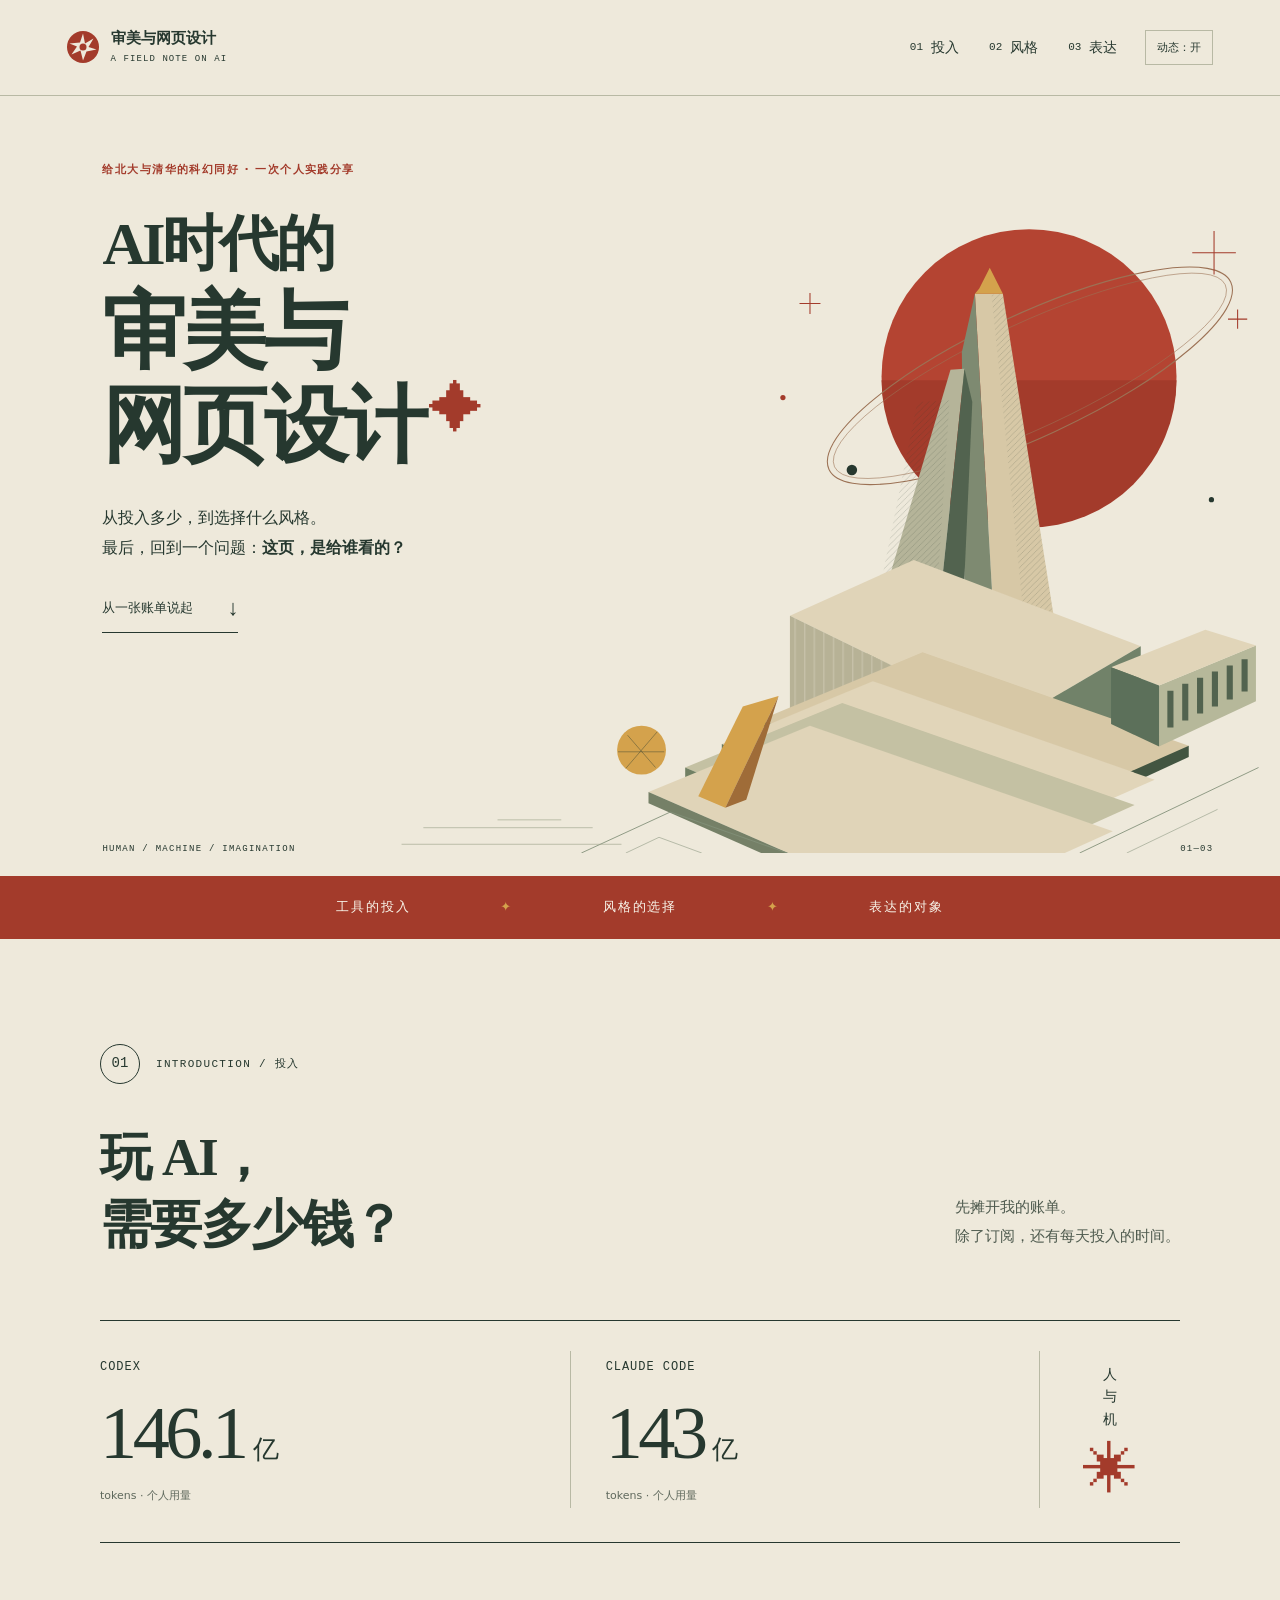
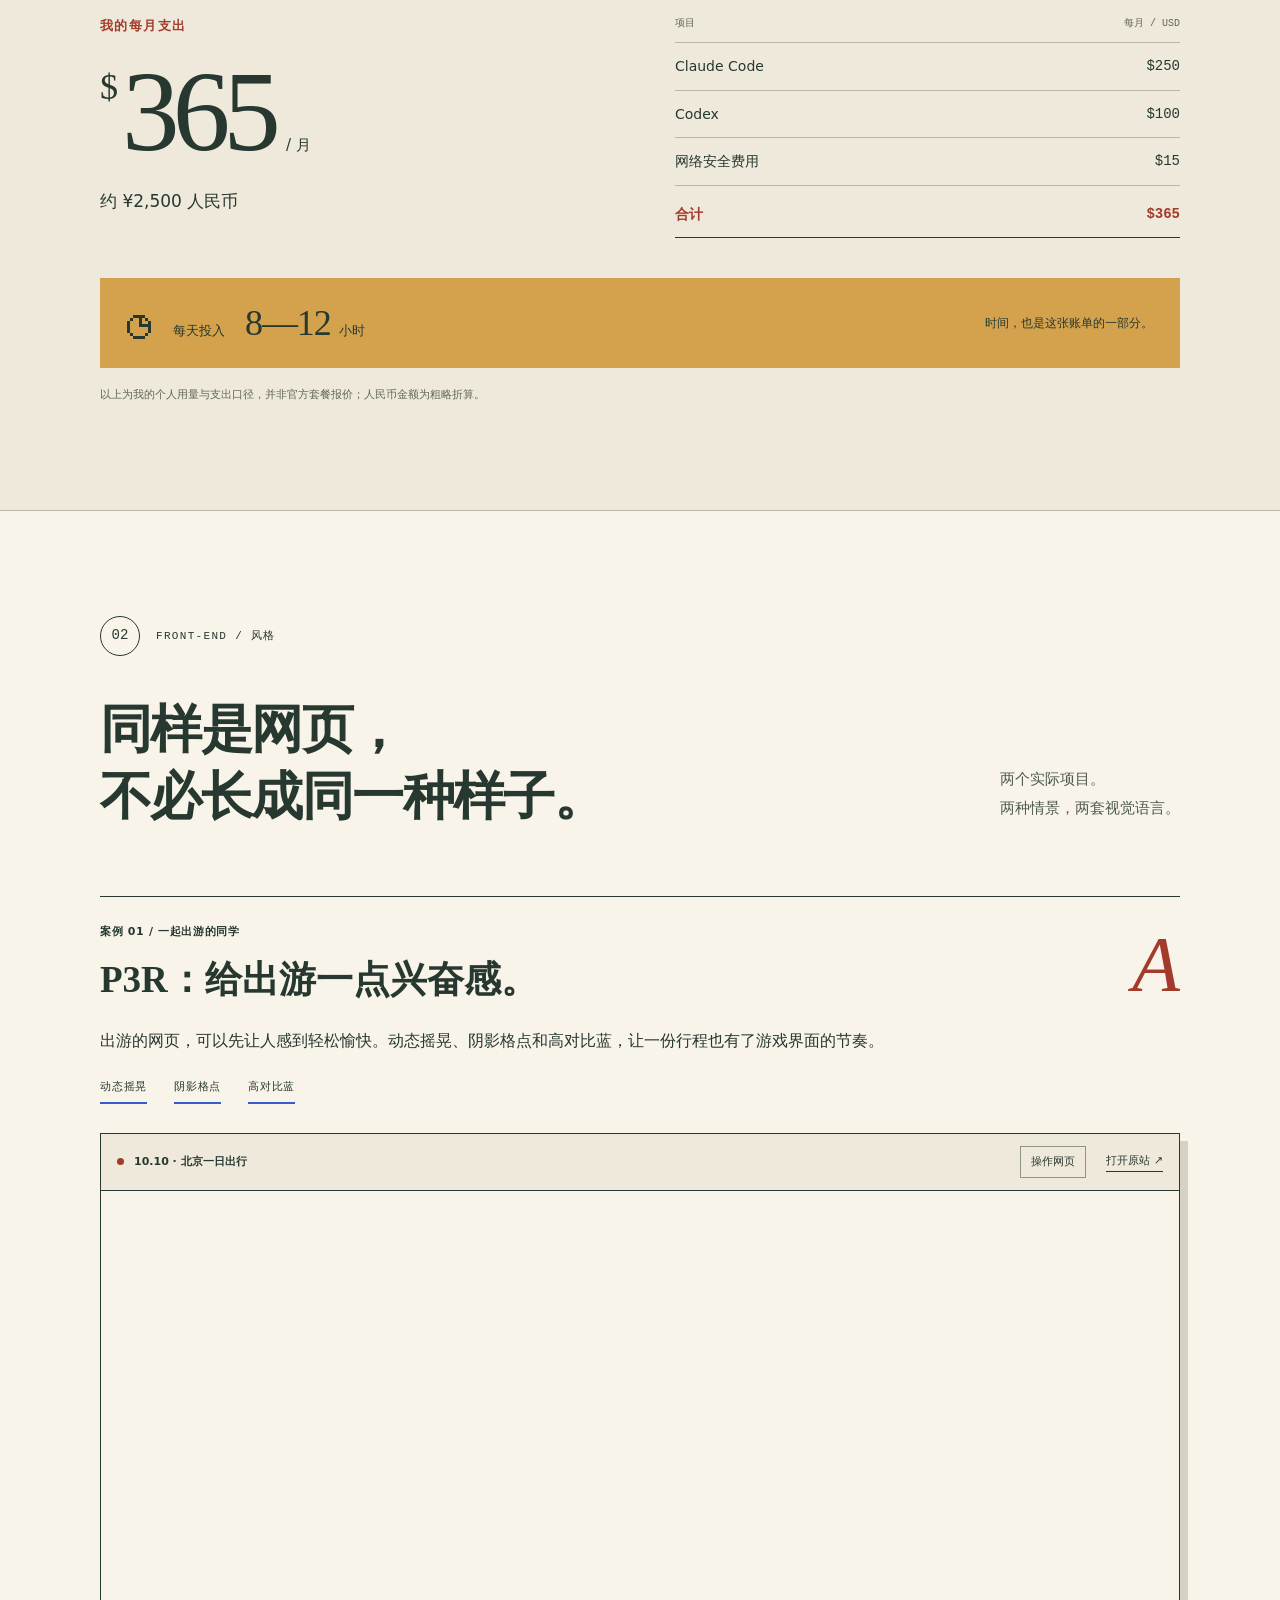
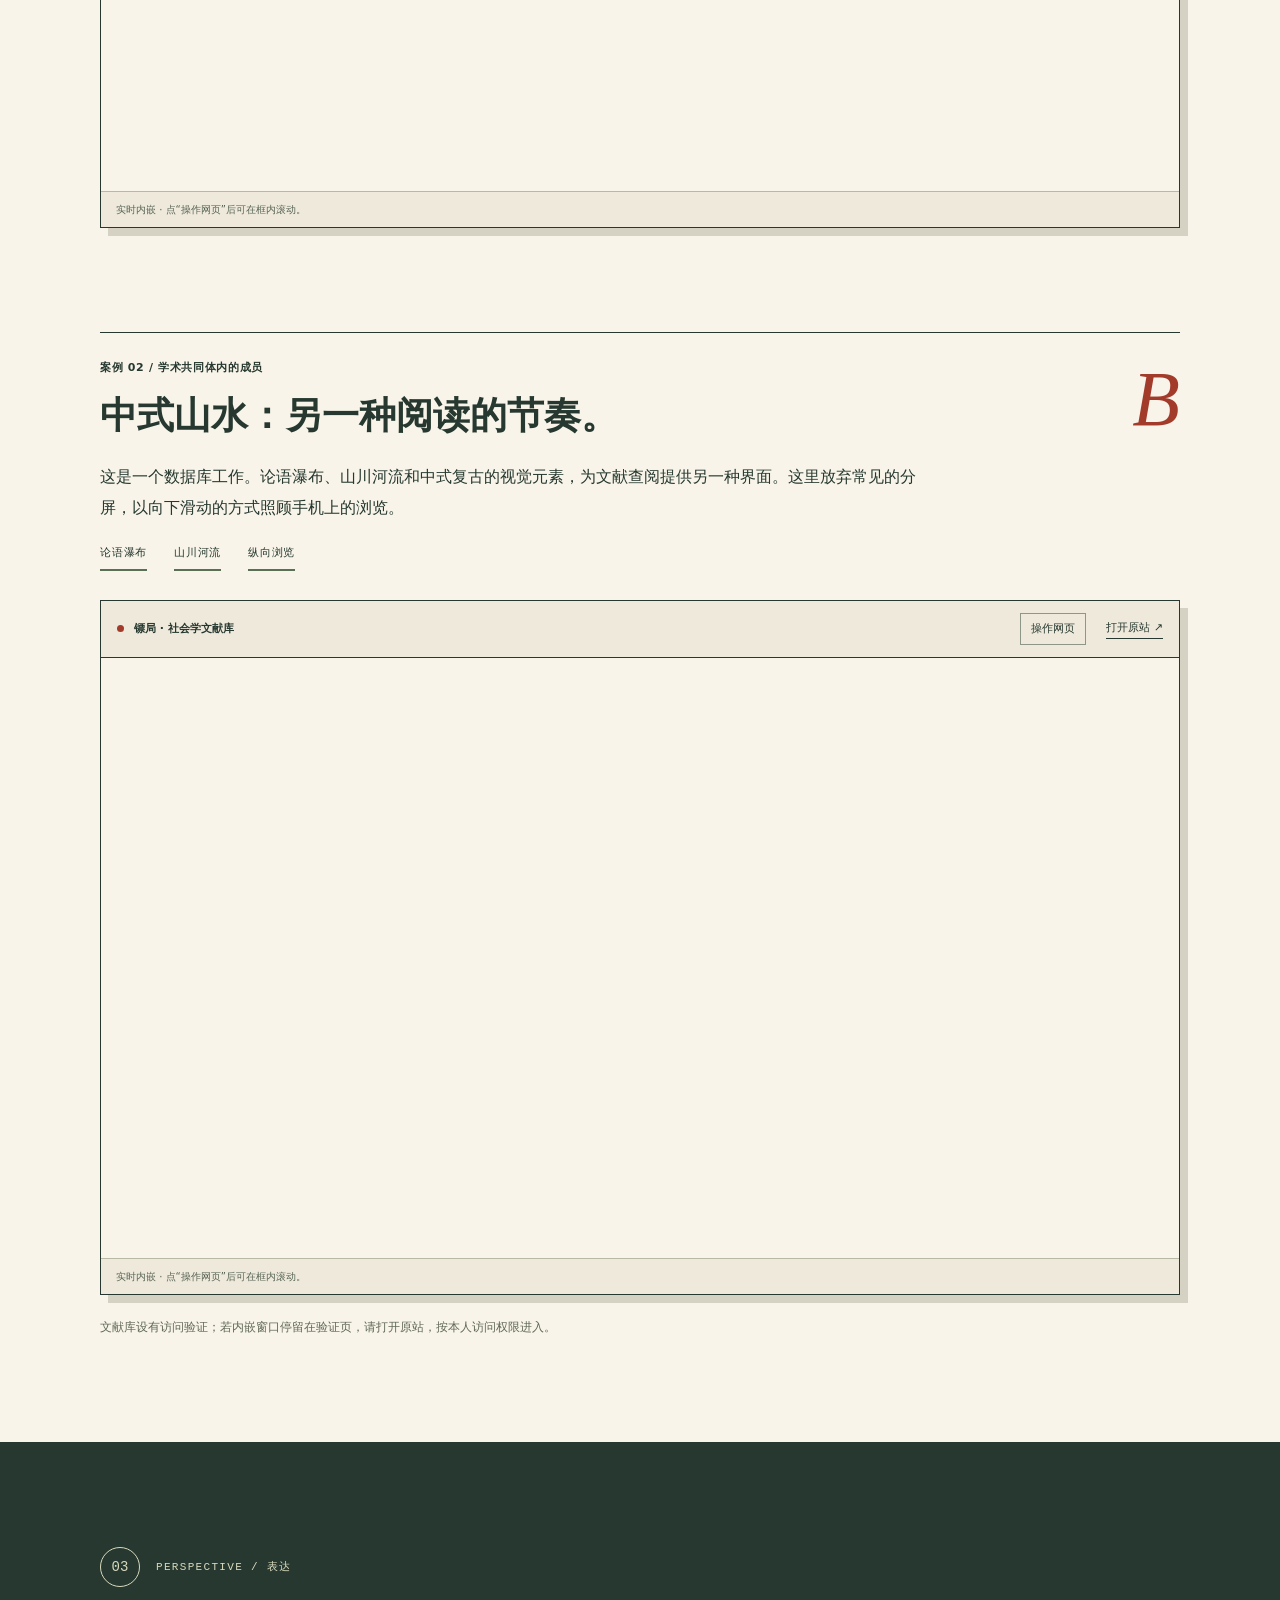
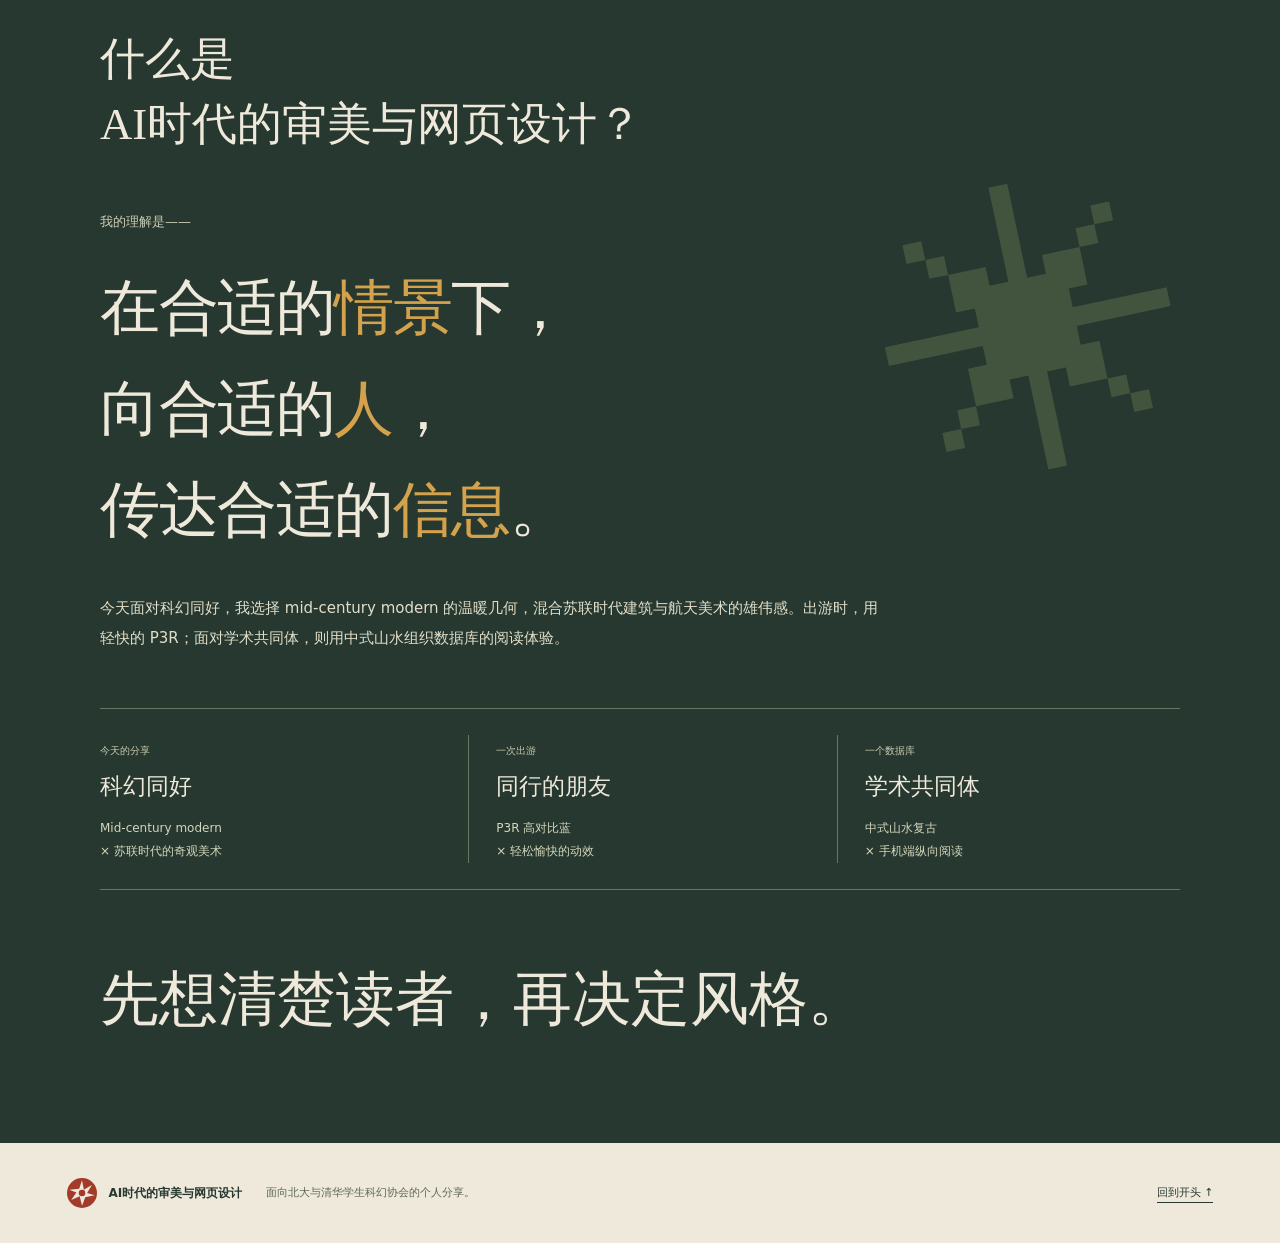
==== index.html @ 5f624fdd "Build AI aesthetics talk with modernist monument design" ====
<!doctype html>
<html lang="zh-CN">
<head>
  <meta charset="utf-8">
  <meta name="viewport" content="width=device-width, initial-scale=1">
  <meta name="theme-color" content="#eee9db">
  <meta name="description" content="面向北大与清华学生科幻协会的个人分享：AI的投入、两种网页风格，以及如何在合适的情景下，向合适的人传达合适的信息。">
  <meta name="referrer" content="no-referrer">
  <meta http-equiv="Content-Security-Policy" content="default-src 'self'; script-src 'self'; style-src 'self'; img-src 'self' data:; frame-src https://zeroplus657.github.io https://biaojvsearch.com; object-src 'none'; base-uri 'self'">
  <title>AI时代的审美与网页设计</title>
  <link rel="icon" href="./assets/emblem.svg" type="image/svg+xml">
  <link rel="stylesheet" href="./style.css?v=1">
  <script type="module" src="./app.js?v=1"></script>
</head>
<body>
  <a class="skip-link" href="#introduction">跳至正文</a>
  <header class="site-header">
    <a href="#top" class="wordmark" aria-label="回到开头"><img src="./assets/emblem.svg" width="32" height="32" alt=""><span>审美与网页设计<small>A FIELD NOTE ON AI</small></span></a>
    <nav aria-label="章节导航"><a href="#introduction">01 <span>投入</span></a><a href="#cases">02 <span>风格</span></a><a href="#perspective">03 <span>表达</span></a></nav>
    <button id="motion-toggle" class="motion-button" type="button" aria-pressed="true" hidden>动态：开</button>
  </header>

  <main id="top">
    <section class="hero" aria-labelledby="main-title">
      <div class="hero-copy">
        <p class="eyebrow">给北大与清华的科幻同好 · 一次个人实践分享</p>
        <h1 id="main-title"><span class="hero-ai">AI时代的</span><span>审美与</span><span class="hero-last">网页设计<span class="title-star" aria-hidden="true">✦</span></span></h1>
        <p class="hero-lede">从投入多少，到选择什么风格。<br>最后，回到一个问题：<strong>这页，是给谁看的？</strong></p>
        <a class="text-link hero-link" href="#introduction">从一张账单说起 <span aria-hidden="true">↓</span></a>
      </div>
      <div class="hero-art" aria-hidden="true"><img src="./assets/monument.svg" width="1100" height="760" alt=""></div>
      <div class="hero-caption" aria-hidden="true"><span>HUMAN / MACHINE / IMAGINATION</span><span>01—03</span></div>
    </section>

    <div class="chapter-strip" aria-hidden="true"><span>工具的投入</span><i>✦</i><span>风格的选择</span><i>✦</i><span>表达的对象</span></div>

    <section class="chapter introduction" id="introduction" aria-labelledby="intro-title">
      <div class="section-label"><span class="section-number">01</span><span>INTRODUCTION / 投入</span></div>
      <div class="section-heading"><h2 id="intro-title">玩 AI，<br>需要多少钱？</h2><p>先摊开我的账单。<br>除了订阅，还有每天投入的时间。</p></div>

      <div class="usage" aria-label="个人token用量">
        <div class="usage-item"><span class="metric-label">CODEX</span><p><strong>146.1</strong><span>亿</span></p><span class="metric-unit">tokens · 个人用量</span></div>
        <div class="usage-item"><span class="metric-label">CLAUDE CODE</span><p><strong>143</strong><span>亿</span></p><span class="metric-unit">tokens · 个人用量</span></div>
        <div class="usage-mark" aria-hidden="true"><span>人</span><span>与</span><span>机</span><b>✳</b></div>
      </div>

      <div class="ledger">
        <div class="total"><span class="eyebrow">我的每月支出</span><p><span class="currency">$</span><strong>365</strong><span class="per-month">/ 月</span></p><span class="rmb">约 ¥2,500 人民币</span></div>
        <table class="expense-table"><caption class="sr-only">个人每月费用明细，单位为美元</caption><thead><tr><th scope="col">项目</th><th scope="col">每月 / USD</th></tr></thead><tbody><tr><th scope="row">Claude Code</th><td>$250</td></tr><tr><th scope="row">Codex</th><td>$100</td></tr><tr><th scope="row">网络安全费用</th><td>$15</td></tr><tr class="expense-total"><th scope="row">合计</th><td>$365</td></tr></tbody></table>
      </div>
      <div class="time-investment"><span class="time-symbol" aria-hidden="true">◷</span><p>每天投入<strong>8—12<span>小时</span></strong></p><span class="time-caption">时间，也是这张账单的一部分。</span></div>
      <p class="fine-print">以上为我的个人用量与支出口径，并非官方套餐报价；人民币金额为粗略折算。</p>
    </section>

    <section class="cases" id="cases" aria-labelledby="cases-title">
      <div class="chapter cases-heading"><div class="section-label"><span class="section-number">02</span><span>FRONT-END / 风格</span></div><div class="section-heading"><h2 id="cases-title">同样是网页，<br>不必长成同一种样子。</h2><p>两个实际项目。<br>两种情景，两套视觉语言。</p></div></div>

      <article class="case-study case-blue" aria-labelledby="blue-title">
        <div class="case-heading"><div><p class="eyebrow">案例 01 / 一起出游的同学</p><h3 id="blue-title">P3R：<span class="phrase">给出游一点兴奋感。</span></h3></div><span class="case-index" aria-hidden="true">A</span></div>
        <p class="case-copy">出游的网页，可以先让人感到轻松愉快。动态摇晃、阴影格点和高对比蓝，让一份行程也有了游戏界面的节奏。</p>
        <ul class="style-notes" aria-label="出游网页的设计要素"><li>动态摇晃</li><li>阴影格点</li><li>高对比蓝</li></ul>
        <div class="browser-frame" data-preview="outing">
          <div class="browser-toolbar"><span class="browser-label"><i aria-hidden="true"></i>10.10 · 北京一日出行</span><div class="browser-actions"><button type="button" class="interact-button" aria-pressed="false" aria-controls="outing-frame">操作网页</button><a href="https://zeroplus657.github.io/beijing-outing-2026/" target="_blank" rel="noopener noreferrer">打开原站 <span aria-hidden="true">↗</span></a></div></div>
          <div class="frame-viewport" inert><iframe id="outing-frame" title="案例一：P3R风格的北京一日出行网页" src="https://zeroplus657.github.io/beijing-outing-2026/" loading="lazy" tabindex="-1" referrerpolicy="no-referrer" sandbox="allow-scripts allow-same-origin allow-forms allow-popups allow-popups-to-escape-sandbox allow-top-navigation-by-user-activation"></iframe></div>
          <p class="frame-hint" aria-live="polite">实时内嵌 · 点“操作网页”后可在框内滚动。</p>
        </div>
      </article>

      <article class="case-study case-landscape" aria-labelledby="landscape-title">
        <div class="case-heading"><div><p class="eyebrow">案例 02 / 学术共同体内的成员</p><h3 id="landscape-title">中式山水：<span class="phrase">另一种阅读的节奏。</span></h3></div><span class="case-index" aria-hidden="true">B</span></div>
        <p class="case-copy">这是一个数据库工作。论语瀑布、山川河流和中式复古的视觉元素，为文献查阅提供另一种界面。这里放弃常见的分屏，以向下滑动的方式照顾手机上的浏览。</p>
        <ul class="style-notes" aria-label="文献库的设计要素"><li>论语瀑布</li><li>山川河流</li><li>纵向浏览</li></ul>
        <div class="browser-frame" data-preview="library">
          <div class="browser-toolbar"><span class="browser-label"><i aria-hidden="true"></i>镖局 · 社会学文献库</span><div class="browser-actions"><button type="button" class="interact-button" aria-pressed="false" aria-controls="library-frame">操作网页</button><a href="https://biaojvsearch.com/lib/" target="_blank" rel="noopener noreferrer">打开原站 <span aria-hidden="true">↗</span></a></div></div>
          <div class="frame-viewport" inert><iframe id="library-frame" title="案例二：中式山水风格文献库，原站设有访问验证" src="https://biaojvsearch.com/lib/" loading="lazy" tabindex="-1" referrerpolicy="no-referrer" sandbox="allow-scripts allow-same-origin allow-forms allow-popups allow-popups-to-escape-sandbox allow-top-navigation-by-user-activation"></iframe></div>
          <p class="frame-hint" aria-live="polite">实时内嵌 · 点“操作网页”后可在框内滚动。</p>
        </div>
        <p class="access-note">文献库设有访问验证；若内嵌窗口停留在验证页，请打开原站，按本人访问权限进入。</p>
      </article>
    </section>

    <section class="perspective" id="perspective" aria-labelledby="perspective-title">
      <div class="chapter">
        <div class="section-label"><span class="section-number">03</span><span>PERSPECTIVE / 表达</span></div>
        <h2 id="perspective-title">什么是<br><span>AI时代的审美</span><span>与网页设计？</span></h2>
        <p class="perspective-intro">我的理解是——</p>
        <blockquote>在合适的<span>情景</span>下，<br>向合适的<span>人</span>，<br>传达合适的<span>信息</span>。</blockquote>
        <div class="perspective-star" aria-hidden="true">✳</div>
        <p class="perspective-copy">今天面对科幻同好，我选择 mid-century modern 的温暖几何，混合苏联时代建筑与航天美术的雄伟感。出游时，用轻快的 P3R；面对学术共同体，则用中式山水组织数据库的阅读体验。</p>
        <div class="design-contexts">
          <div><span class="context-label">今天的分享</span><h3>科幻同好</h3><p>Mid-century modern<br>× 苏联时代的奇观美术</p></div>
          <div><span class="context-label">一次出游</span><h3>同行的朋友</h3><p>P3R 高对比蓝<br>× 轻松愉快的动效</p></div>
          <div><span class="context-label">一个数据库</span><h3>学术共同体</h3><p>中式山水复古<br>× 手机端纵向阅读</p></div>
        </div>
        <p class="closing-line">先想清楚读者，<br>再决定风格。</p>
      </div>
    </section>
  </main>
  <footer class="site-footer"><a class="wordmark" href="#top"><img src="./assets/emblem.svg" width="30" height="30" alt=""><span>AI时代的审美与网页设计</span></a><p>面向北大与清华学生科幻协会的个人分享。</p><a class="back-top" href="#top">回到开头 ↑</a></footer>
</body>
</html>
---- style.css ----
@charset "UTF-8";
:root{--paper:#eee9db;--light:#f8f4e9;--ink:#26382f;--red:#a33b2b;--ochre:#d4a24c;--line:#b8b9a4;--green:#314e40;--serif:"Songti SC","Noto Serif CJK SC","Source Han Serif SC","SimSun",serif;--sans:"PingFang SC","Microsoft YaHei",system-ui,sans-serif;--mono:"SFMono-Regular",Consolas,monospace;color-scheme:light;scroll-behavior:smooth;scroll-padding-top:26px}
*{box-sizing:border-box}body{margin:0;color:var(--ink);background:var(--paper);font:16px/1.75 var(--sans);-webkit-font-smoothing:antialiased}a{color:inherit;text-underline-offset:.22em}button,a{-webkit-tap-highlight-color:transparent}button{font:inherit;color:inherit;cursor:pointer}a:focus-visible,button:focus-visible,iframe:focus-visible{outline:3px solid var(--red);outline-offset:5px}button:disabled{cursor:default}img{display:block;max-width:100%}h1,h2,h3,p{margin:0}h1,h2,h3{font-weight:600}h1,h2{font-family:var(--serif)}.sr-only{position:absolute;width:1px;height:1px;padding:0;overflow:hidden;clip:rect(0,0,0,0);white-space:nowrap;border:0}.skip-link{position:fixed;z-index:100;top:-80px;left:20px;background:var(--ink);color:var(--paper);padding:10px 20px}.skip-link:focus{top:10px}
.site-header{min-height:96px;display:flex;align-items:center;gap:28px;padding:18px 5.2%;border-bottom:1px solid var(--line);position:relative;z-index:2;background:var(--paper)}.wordmark{display:flex;gap:12px;align-items:center;text-decoration:none;font-size:15px;font-weight:700;line-height:1.35}.wordmark small{display:block;font:9px/1.6 var(--mono);letter-spacing:.12em;margin-top:4px}.site-header nav{display:flex;gap:30px;margin-left:auto}.site-header nav a{font:11px/1 var(--mono);display:flex;align-items:center;gap:8px;text-decoration:none;min-height:38px;border-bottom:1px solid transparent}.site-header nav a span{font:14px/1 var(--sans)}.site-header nav a:hover{border-color:var(--red);color:var(--red)}.motion-button{background:transparent;border:1px solid var(--line);padding:7px 11px;font-size:11px;white-space:nowrap}.motion-button:hover{border-color:var(--ink)}
.hero{position:relative;min-height:780px;max-width:1700px;margin:auto;isolation:isolate;overflow:hidden}.hero-copy{padding:64px 0 88px 8%;position:relative;z-index:1;pointer-events:none}.hero-copy a{pointer-events:auto}.eyebrow{font-size:11px;font-weight:650;letter-spacing:.11em}.hero .eyebrow{color:var(--red);letter-spacing:.13em;margin-bottom:32px}.hero h1{font-size:clamp(68px,6.6vw,104px);line-height:1.11;letter-spacing:-.04em;font-weight:600;width:fit-content}.hero h1>span{display:block}.hero-ai{font-size:.71em;margin-bottom:.12em}.hero-last{position:relative}.title-star{font:500 .65em/1 Georgia,serif;position:absolute;right:-1.02em;top:.07em;color:var(--red)}.hero-lede{font-size:16px;line-height:1.9;margin:30px 0 22px;max-width:500px}.hero-lede strong{font-weight:600}.text-link{display:inline-flex;gap:34px;align-items:center;border-bottom:1px solid currentColor;padding:4px 0;text-decoration:none;font-size:13px}.text-link span{font-size:22px;font-family:Georgia,serif}.hero-art{position:absolute;z-index:0;width:75%;right:-4%;bottom:23px;pointer-events:none;transform-origin:50% 75%}.hero-art img{width:100%;height:auto}.hero-caption{position:absolute;bottom:20px;left:8%;right:5.2%;display:flex;justify-content:space-between;font:9px/1.3 var(--mono);letter-spacing:.14em}.hero-caption span:first-child{max-width:230px}.chapter-strip{display:flex;justify-content:center;gap:7vw;padding:20px;background:var(--red);color:var(--light);font-size:13px;letter-spacing:.15em}.chapter-strip i{font-style:normal;color:var(--ochre)}
.chapter{max-width:1160px;padding:105px 40px;margin:0 auto}.section-label{display:flex;align-items:center;gap:16px;font:11px/1.5 var(--mono);letter-spacing:.12em;margin-bottom:40px}.section-number{border:1px solid currentColor;width:40px;height:40px;display:grid;place-items:center;border-radius:50%;font-size:14px;letter-spacing:0}.section-heading{display:flex;align-items:flex-end;justify-content:space-between;gap:30px}.section-heading h2{font-size:clamp(36px,4.1vw,60px);line-height:1.28;letter-spacing:-.03em}.section-heading>p{font-size:15px;line-height:1.95;padding-bottom:7px;max-width:290px;color:#4f5b4f}.usage{display:grid;grid-template-columns:1fr 1fr .32fr;margin-top:62px;border-top:1px solid var(--ink);border-bottom:1px solid var(--ink);padding:30px 0 34px;gap:30px}.metric-label{font:12px/1.2 var(--mono);letter-spacing:.08em}.usage-item p{display:flex;align-items:baseline;gap:8px;margin:10px 0 2px;line-height:1.2}.usage-item p strong{font:500 clamp(56px,5.8vw,88px)/1.2 Georgia,serif;letter-spacing:-.06em}.usage-item p>span{font:26px/1 var(--serif)}.usage-item:nth-child(2){border-left:1px solid var(--line);padding-left:35px}.metric-unit{font-size:11px;color:#5f695d}.usage-mark{position:relative;display:flex;flex-direction:column;align-items:center;justify-content:center;font:14px/1.6 var(--serif);border-left:1px solid var(--line)}.usage-mark b{font:55px/.9 Georgia,serif;margin-top:15px;color:var(--red)}
.ledger{display:grid;grid-template-columns:1fr 1fr;gap:70px;margin:62px 0 40px}.total{padding-top:6px}.total .eyebrow{font-size:13px;color:var(--red)}.total>p{display:flex;align-items:baseline;line-height:1;gap:4px;margin:18px 0 20px}.currency{font:36px/1 Georgia,serif;align-self:flex-start;padding-top:12px}.total strong{font:500 clamp(86px,9vw,124px)/.95 Georgia,serif;letter-spacing:-.06em}.per-month{font-size:15px;margin-left:8px}.rmb{font-size:17px}.expense-table{width:100%;border-collapse:collapse;text-align:left;font-size:14px}.expense-table th{font-weight:400}.expense-table thead{font:10px/1.5 var(--mono);color:#606856}.expense-table th,.expense-table td{padding:11px 0;border-bottom:1px solid var(--line)}.expense-table th:last-child,.expense-table td{text-align:right}.expense-table td{font-family:var(--mono)}.expense-table .expense-total>*{border-bottom:1px solid var(--ink);color:var(--red);font-weight:700;padding-top:16px}.time-investment{display:flex;align-items:center;background:var(--ochre);padding:21px 27px;gap:22px}.time-symbol{font:48px/1 Georgia,serif}.time-investment p{display:flex;align-items:baseline;gap:20px;font-size:13px}.time-investment strong{font:500 36px/1.2 Georgia,serif;white-space:nowrap;letter-spacing:-.03em}.time-investment strong span{font:13px/1 var(--sans);margin-left:8px;letter-spacing:0}.time-caption{font-size:12px;margin-left:auto}.fine-print{font-size:11px;color:#606856;line-height:1.7;margin-top:18px}
.cases{background:var(--light);border-top:1px solid var(--line)}.cases-heading{padding-bottom:66px}.case-study{max-width:1160px;margin:0 auto;padding:0 40px 104px}.case-heading{display:flex;align-items:center;justify-content:space-between;gap:25px;border-top:1px solid var(--ink);padding-top:25px}.case-heading .eyebrow{margin-bottom:14px;font-size:11px;letter-spacing:.06em}.case-heading h3{font:600 clamp(25px,3vw,37px)/1.35 var(--serif)}.case-index{font:italic 78px/1 Georgia,serif;color:var(--red)}.case-copy{font-size:16px;line-height:1.95;max-width:820px;margin:20px 0}.style-notes{list-style:none;margin:20px 0 29px;padding:0;display:flex;gap:27px;font-size:11px;letter-spacing:.07em}.style-notes li{border-bottom:2px solid var(--red);padding-bottom:6px}.case-blue .style-notes li{border-color:#365ccc}.case-landscape .style-notes li{border-color:#5a7054}.browser-frame{border:1px solid var(--ink);box-shadow:8px 8px 0 #d5d1c3;background:var(--paper)}.browser-toolbar{padding:12px 16px;display:flex;align-items:center;justify-content:space-between;gap:14px;min-height:56px;border-bottom:1px solid var(--ink);font-size:11px}.browser-label{display:flex;align-items:center;gap:10px;font-weight:650}.browser-label i{width:7px;height:7px;border-radius:50%;background:var(--red);display:block;flex-shrink:0}.browser-actions{display:flex;gap:20px;align-items:center;white-space:nowrap}.browser-actions a{font-size:11px;text-decoration:none;border-bottom:1px solid currentColor;line-height:1.8}.interact-button{background:transparent;border:1px solid #8d9687;padding:5px 10px;font-size:11px;min-height:32px}.interact-button:hover,.interact-button[aria-pressed="true"]{background:var(--ink);color:var(--light);border-color:var(--ink)}.frame-viewport{height:600px;background:#ece9df;position:relative;overflow:hidden}.frame-viewport[inert]{pointer-events:none}.frame-viewport iframe{display:block;width:100%;height:100%;border:0;background:var(--light)}.frame-hint{font-size:10px;padding:9px 15px;border-top:1px solid var(--line);color:#576454;line-height:1.7}.browser-frame.is-interactive{outline:3px solid var(--ochre);outline-offset:4px}.access-note{font-size:12px;margin-top:22px;line-height:1.8;max-width:860px;color:#606856}
.perspective{background:var(--ink);color:var(--paper);position:relative;overflow:hidden}.perspective .chapter{position:relative}.perspective .section-label{color:#d8d9bd}.perspective h2{font:500 clamp(30px,3.5vw,48px)/1.45 var(--serif);margin-bottom:54px}.perspective-intro{font-size:13px;color:#ceceb6}.perspective blockquote{font:500 clamp(36px,4.65vw,67px)/1.7 var(--serif);letter-spacing:-.025em;margin:24px 0 32px;position:relative;z-index:1}.perspective blockquote span{color:var(--ochre)}.perspective-star{font:300 clamp(150px,24vw,350px)/1 Georgia,serif;color:#536347;position:absolute;right:25px;top:350px;transform:rotate(-12deg);pointer-events:none;opacity:.65}.perspective-copy{max-width:790px;font-size:15px;line-height:2;position:relative;z-index:1;color:#e1dfca}.design-contexts{display:grid;grid-template-columns:repeat(3,1fr);margin:55px 0 72px;border-top:1px solid #687561;border-bottom:1px solid #687561;padding:26px 0;gap:25px}.design-contexts>div+div{border-left:1px solid #687561;padding-left:27px}.context-label{font-size:10px;color:#c9cbb0}.design-contexts h3{font:500 23px/1.5 var(--serif);margin:7px 0 12px}.design-contexts p{font-size:12px;line-height:1.9;color:#d4d6bd}.closing-line{font:500 clamp(38px,4.6vw,66px)/1.3 var(--serif);color:var(--paper)}.closing-line br{display:none}.site-footer{max-width:1400px;margin:auto;display:flex;align-items:center;gap:24px;padding:35px 5.2%;font-size:11px}.site-footer .wordmark{font-size:12px}.site-footer>p{color:#5d6758}.back-top{margin-left:auto;white-space:nowrap;font-size:11px;text-decoration:none;border-bottom:1px solid currentColor}
@keyframes monument-enter{from{opacity:0;transform:translateY(30px)}to{opacity:1;transform:translateY(0)}}@keyframes title-enter{from{opacity:0;transform:translateY(14px)}to{opacity:1;transform:translateY(0)}}@keyframes star-turn{from{transform:rotate(0deg)}to{transform:rotate(180deg)}}html[data-motion="on"] .hero-art{animation:monument-enter 1.3s cubic-bezier(.2,.65,.2,1) both}html[data-motion="on"] .hero h1>span{animation:title-enter .85s ease-out both}html[data-motion="on"] .hero h1>span:nth-child(2){animation-delay:.09s}html[data-motion="on"] .hero h1>span:nth-child(3){animation-delay:.18s}html[data-motion="on"] .title-star{animation:star-turn 26s linear infinite}html[data-motion="off"]{scroll-behavior:auto}html[data-motion="off"] *,html[data-motion="off"] *::before,html[data-motion="off"] *::after{animation:none!important;transition:none!important}.page-hidden *{animation-play-state:paused!important}
@media(min-width:1600px){.hero-art{width:71%;right:-1%}.hero-copy{padding-left:10%}.hero-caption{left:10%}.hero{min-height:850px}}
@media(max-width:1000px){.site-header{padding:17px 4%;gap:22px}.site-header nav{gap:20px}.hero{min-height:740px}.hero-copy{padding-left:6%;padding-top:55px}.hero-art{width:86%;right:-16%;bottom:30px}.hero .eyebrow{font-size:10px}.hero h1{font-size:78px}.hero-lede{max-width:380px;font-size:14px}.hero-caption{left:6%}.ledger{gap:40px}.chapter{padding:80px 40px}.case-study{padding-bottom:80px}.cases-heading{padding-bottom:55px}.section-heading h2{font-size:43px}.section-heading>p{font-size:13px}.site-footer{flex-wrap:wrap}.site-footer>p{order:3;width:100%;margin-top:-10px}.perspective-star{right:-30px}.browser-toolbar{padding:11px}.browser-actions{gap:13px}}
@media(max-width:700px){.site-header{padding:17px 6%;min-height:80px;gap:18px;flex-wrap:wrap}.wordmark{font-size:12px;gap:8px}.wordmark img{width:27px;height:27px}.wordmark small{font-size:7px}.motion-button{margin-left:auto;padding:6px 9px;font-size:10px;order:1}.site-header nav{order:2;justify-content:space-between;width:100%;margin:0;gap:0;border-top:1px solid var(--line);padding-top:12px}.site-header nav a{min-height:28px;gap:7px}.site-header nav a span{font-size:12px}.hero{min-height:0;overflow:hidden}.hero-copy{padding:39px 6% 0}.hero .eyebrow{font-size:9px;letter-spacing:.04em;margin-bottom:29px}.hero h1{font-size:clamp(58px,11.9vw,83px)}.hero-ai{font-size:.72em}.title-star{right:-.98em}.hero-lede{margin-top:22px;margin-bottom:15px;font-size:14px;line-height:1.9}.text-link{font-size:12px}.hero-art{position:relative;width:110%;right:auto;bottom:auto;left:4%;margin-top:-12px;margin-bottom:20px}.hero-art img{aspect-ratio:1100/670;object-fit:cover;object-position:bottom}.hero-caption{left:6%;right:6%;bottom:19px;font-size:7px}.chapter-strip{gap:6vw;font-size:10px;padding:17px 12px;letter-spacing:.1em}.chapter{padding:65px 6%}.section-label{margin-bottom:31px;font-size:9px;gap:13px}.section-number{width:34px;height:34px;font-size:12px}.section-heading{display:block}.section-heading h2{font-size:clamp(33px,7vw,43px);line-height:1.35}.section-heading>p{margin-top:24px;font-size:13px;padding:0}.usage{grid-template-columns:1fr 1fr;gap:18px;margin-top:36px;padding:25px 0}.usage-mark{display:none}.metric-label{font-size:10px;letter-spacing:.03em}.usage-item:nth-child(2){padding-left:18px}.usage-item p{gap:5px}.usage-item p strong{font-size:clamp(47px,11vw,65px)}.usage-item p>span{font-size:20px}.metric-unit{font-size:9px}.ledger{display:block;margin-top:37px;margin-bottom:27px}.total{padding:0}.total strong{font-size:103px}.total>p{margin:17px 0}.total .eyebrow{font-size:12px}.rmb{font-size:15px}.expense-table{margin-top:35px;font-size:13px}.time-investment{padding:17px 19px;gap:16px;flex-wrap:wrap}.time-symbol{font-size:37px}.time-investment p{font-size:11px;gap:12px}.time-investment strong{font-size:31px}.time-investment strong span{font-size:11px}.time-caption{width:100%;margin:0 0 0 53px;font-size:10px}.fine-print{font-size:10px;margin-top:14px;line-height:1.85}.cases-heading{padding-bottom:42px}.case-study{padding:0 6% 66px}.case-heading{padding-top:21px;gap:16px;align-items:flex-start}.case-heading .eyebrow{font-size:9px;letter-spacing:.025em;margin-bottom:12px}.case-heading h3{font-size:27px;line-height:1.5}.case-index{font-size:57px;margin-top:5px}.case-copy{font-size:14px;line-height:1.95;margin:17px 0}.style-notes{font-size:10px;gap:20px;margin:19px 0 25px;letter-spacing:.03em}.browser-frame{box-shadow:5px 5px 0 #d5d1c3}.browser-toolbar{flex-direction:column;align-items:stretch;padding:12px;gap:10px}.browser-label{font-size:10px}.browser-actions{justify-content:space-between;gap:12px}.browser-actions a,.interact-button{font-size:10px}.frame-viewport{height:510px}.frame-hint{font-size:9px;padding:9px 11px}.access-note{font-size:11px;margin-top:18px}.perspective h2{font-size:29px;line-height:1.6;margin-bottom:35px}.perspective-intro{font-size:12px}.perspective blockquote{font-size:clamp(31px,6.95vw,46px);line-height:1.85;margin:21px 0 29px}.perspective-star{right:-47px;top:320px;font-size:220px;opacity:.25}.perspective-copy{font-size:13px;line-height:2.1}.design-contexts{display:block;margin:37px 0 44px;padding:0;border-bottom:0}.design-contexts>div{padding:21px 0;display:grid;grid-template-columns:.8fr 1fr;column-gap:10px;border-bottom:1px solid #687561}.design-contexts>div+div{border-left:0;padding-left:0}.context-label{font-size:9px;grid-column:1}.design-contexts h3{font-size:21px;margin:4px 0 0;grid-column:1}.design-contexts p{grid-column:2;grid-row:1/3;align-self:center;font-size:11px;line-height:1.85}.closing-line{font-size:38px;line-height:1.5}.closing-line br{display:block}.site-footer{padding:29px 6%;gap:22px}.site-footer .wordmark{font-size:10px}.site-footer .wordmark img{width:25px;height:25px}.back-top{font-size:10px}.site-footer>p{font-size:10px;line-height:1.7}.site-footer .wordmark{gap:8px}}
@media(max-width:360px){.hero h1{font-size:56px}.hero .eyebrow{font-size:8px}.title-star{font-size:.55em;right:-.94em}.usage-item p strong{font-size:44px}.usage-item p>span{font-size:17px}.usage{gap:12px}.usage-item:nth-child(2){padding-left:13px}.time-investment{padding:17px 13px;gap:11px}.time-investment p{gap:9px}.time-investment strong{font-size:29px}.time-caption{margin-left:48px}.case-heading h3{font-size:24px}.case-index{font-size:48px}.style-notes{gap:16px}.perspective h2{font-size:26px}.perspective blockquote{font-size:28px}.closing-line{font-size:34px}.site-footer .back-top{margin-left:0}}
.phrase{white-space:nowrap}
.skip-link:not(:focus-visible){top:0;width:1px;height:1px;padding:0;clip-path:inset(100%);overflow:hidden}
@media(max-width:700px){.hero-art img{aspect-ratio:auto;object-fit:contain}.case-heading{position:relative;display:block}.case-heading .eyebrow{padding-right:40px}.case-index{position:absolute;right:0;top:18px;font-size:34px;margin:0}.perspective h2>span{display:block}}
@media(prefers-reduced-motion:reduce){:root{scroll-behavior:auto}*,*::before,*::after{animation:none!important;transition:none!important}}
@media print{body{background:white;color:black}.site-header nav,.motion-button,.hero-art,.browser-actions,.frame-hint,.back-top{display:none!important}.hero{min-height:0}.hero-copy{padding:35px 0}.hero-caption{display:none}.hero h1{font-size:50px}.chapter,.case-study{padding:35px 0}.section-heading h2{font-size:34px}.chapter-strip{background:white;color:black;border-block:1px solid black}.browser-frame{box-shadow:none}.frame-viewport{height:350px}.perspective{background:white;color:black}.perspective-copy,.perspective-intro,.design-contexts p,.context-label,.perspective .section-label,.closing-line{color:black}.perspective-star{display:none}.perspective blockquote{font-size:38px}.hero-lede,.case-copy,.perspective-copy{font-size:12px}.usage-item p strong{font-size:55px}.site-footer{padding:30px 0}}
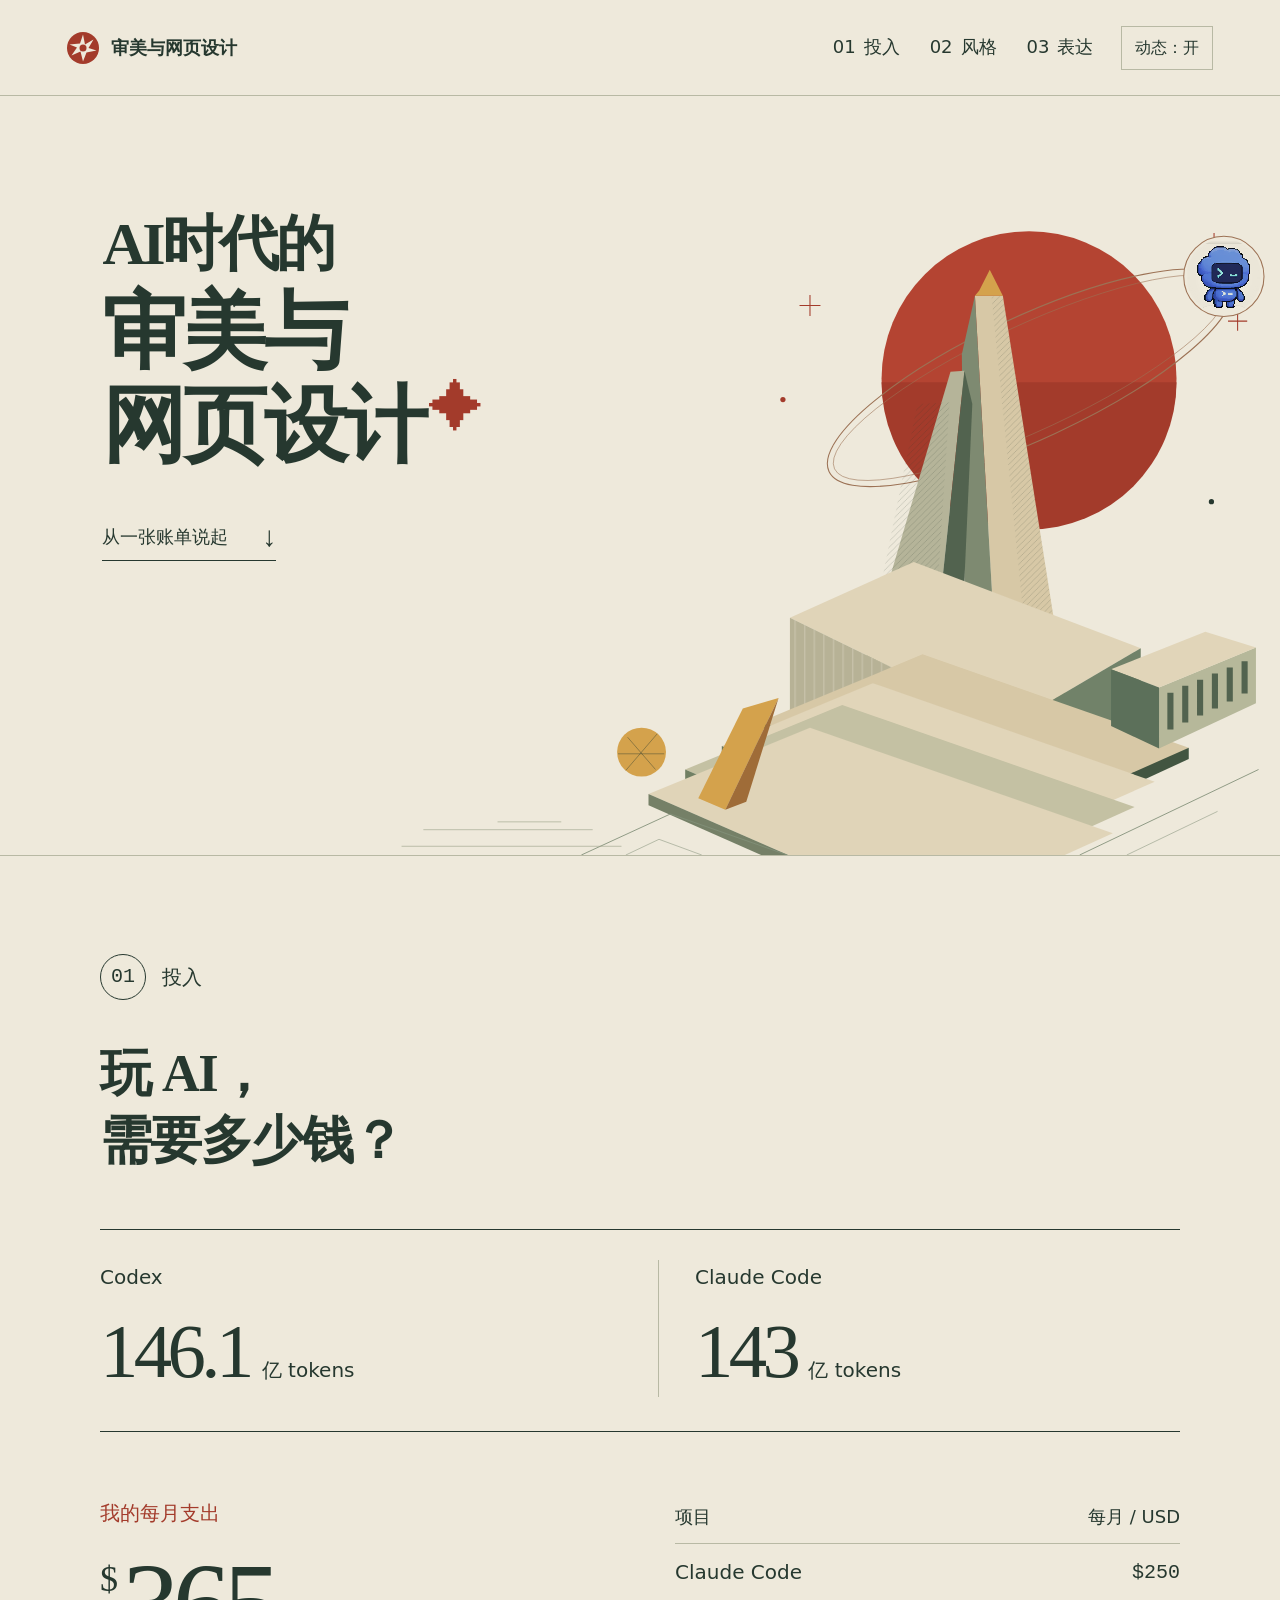
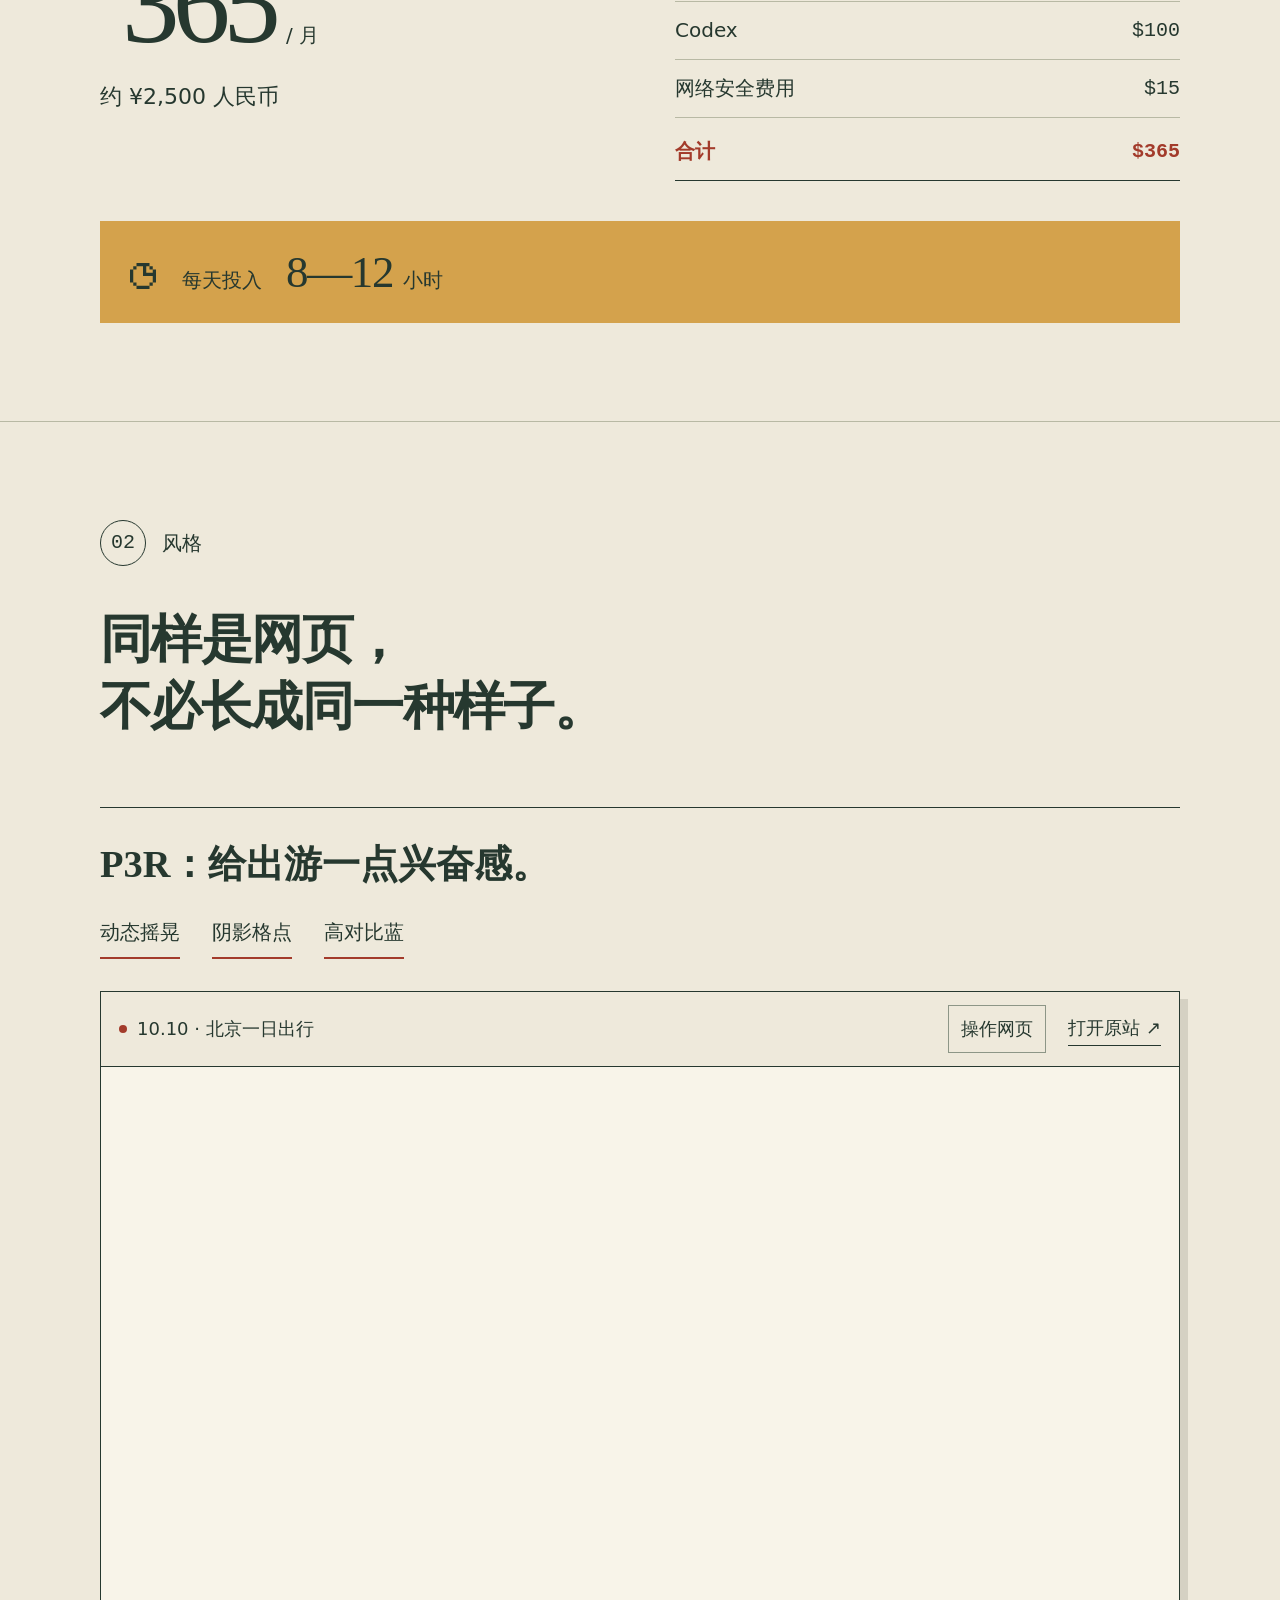
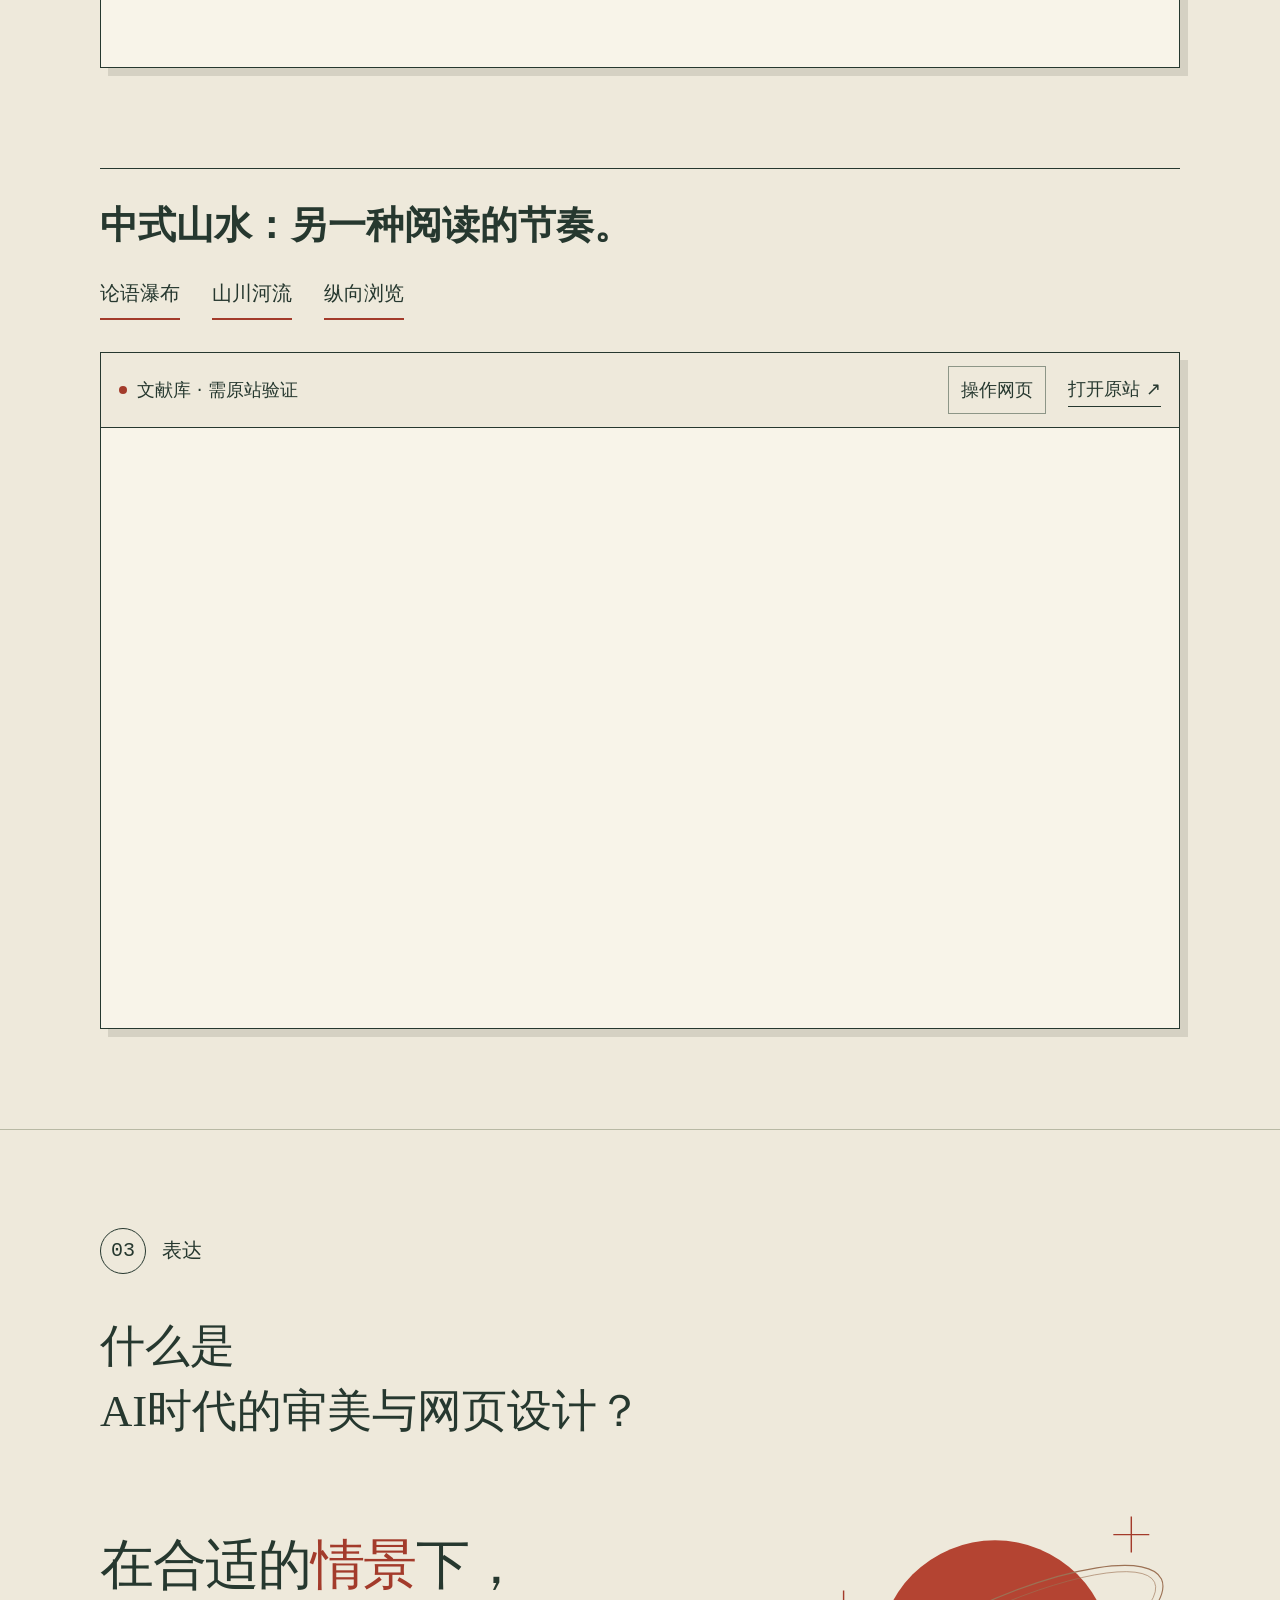
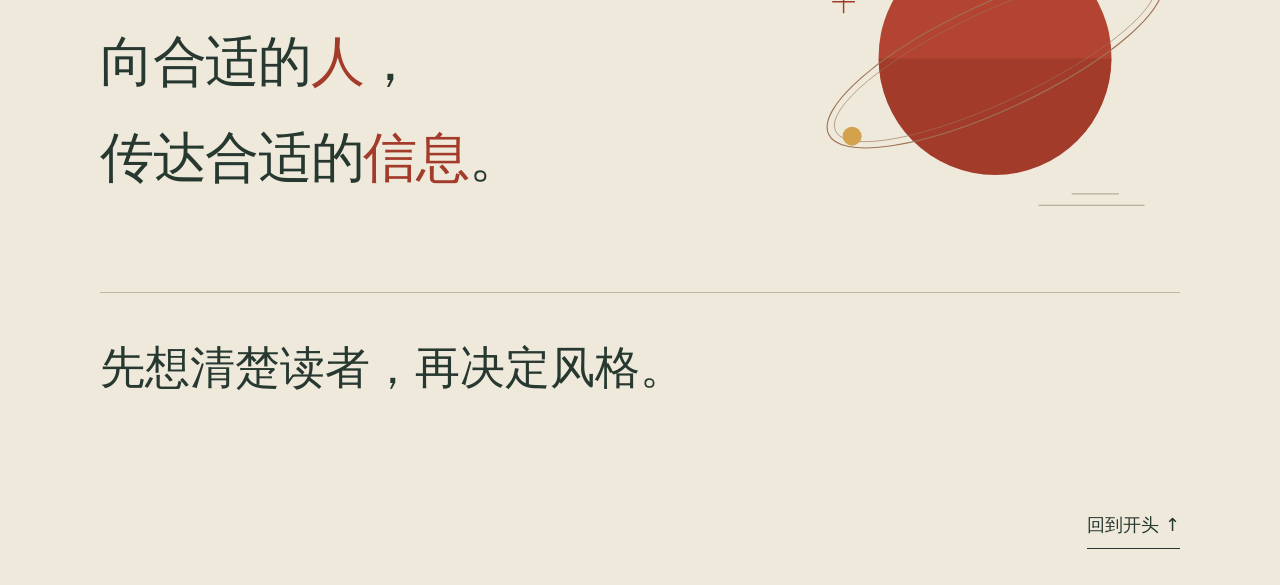
==== commit 02f98b79: "Unify presentation palette and add Codex orbital motion" ====
--- a/index.html
+++ b/index.html
@@ -9,13 +9,13 @@
   <meta http-equiv="Content-Security-Policy" content="default-src 'self'; script-src 'self'; style-src 'self'; img-src 'self' data:; frame-src https://zeroplus657.github.io https://biaojvsearch.com; object-src 'none'; base-uri 'self'">
   <title>AI时代的审美与网页设计</title>
   <link rel="icon" href="./assets/emblem.svg" type="image/svg+xml">
-  <link rel="stylesheet" href="./style.css?v=1">
-  <script type="module" src="./app.js?v=1"></script>
+  <link rel="stylesheet" href="./style.css?v=2">
+  <script defer src="./app.js?v=2"></script>
 </head>
 <body>
   <a class="skip-link" href="#introduction">跳至正文</a>
   <header class="site-header">
-    <a href="#top" class="wordmark" aria-label="回到开头"><img src="./assets/emblem.svg" width="32" height="32" alt=""><span>审美与网页设计<small>A FIELD NOTE ON AI</small></span></a>
+    <a href="#top" class="wordmark" aria-label="回到开头"><img src="./assets/emblem.svg" width="32" height="32" alt=""><span>审美与网页设计</span></a>
     <nav aria-label="章节导航"><a href="#introduction">01 <span>投入</span></a><a href="#cases">02 <span>风格</span></a><a href="#perspective">03 <span>表达</span></a></nav>
     <button id="motion-toggle" class="motion-button" type="button" aria-pressed="true" hidden>动态：开</button>
   </header>
@@ -23,79 +23,83 @@
   <main id="top">
     <section class="hero" aria-labelledby="main-title">
       <div class="hero-copy">
-        <p class="eyebrow">给北大与清华的科幻同好 · 一次个人实践分享</p>
         <h1 id="main-title"><span class="hero-ai">AI时代的</span><span>审美与</span><span class="hero-last">网页设计<span class="title-star" aria-hidden="true">✦</span></span></h1>
-        <p class="hero-lede">从投入多少，到选择什么风格。<br>最后，回到一个问题：<strong>这页，是给谁看的？</strong></p>
         <a class="text-link hero-link" href="#introduction">从一张账单说起 <span aria-hidden="true">↓</span></a>
       </div>
-      <div class="hero-art" aria-hidden="true"><img src="./assets/monument.svg" width="1100" height="760" alt=""></div>
-      <div class="hero-caption" aria-hidden="true"><span>HUMAN / MACHINE / IMAGINATION</span><span>01—03</span></div>
+      <div class="hero-art" aria-hidden="true">
+        <img src="./assets/monument.svg" width="1100" height="760" alt="">
+        <svg class="orbit-layer" viewBox="0 0 1100 760" fill="none">
+          <defs><clipPath id="robot-window"><circle r="43"/></clipPath></defs>
+          <g id="orbit-traveler" transform="translate(922.84 146.50)">
+            <g class="robot-capsule">
+              <circle r="46" fill="#eee9db" stroke="#9c7255" stroke-width="1.2"/>
+              <image class="codex-robot" href="./assets/codex-robot.png" x="-42" y="-40" width="84" height="80" clip-path="url(#robot-window)"/>
+            </g>
+          </g>
+        </svg>
+      </div>
     </section>
 
-    <div class="chapter-strip" aria-hidden="true"><span>工具的投入</span><i>✦</i><span>风格的选择</span><i>✦</i><span>表达的对象</span></div>
-
     <section class="chapter introduction" id="introduction" aria-labelledby="intro-title">
-      <div class="section-label"><span class="section-number">01</span><span>INTRODUCTION / 投入</span></div>
-      <div class="section-heading"><h2 id="intro-title">玩 AI，<br>需要多少钱？</h2><p>先摊开我的账单。<br>除了订阅，还有每天投入的时间。</p></div>
+      <div class="section-label"><span class="section-number">01</span><span>投入</span></div>
+      <div class="section-heading"><h2 id="intro-title">玩 AI，<br>需要多少钱？</h2></div>
 
       <div class="usage" aria-label="个人token用量">
-        <div class="usage-item"><span class="metric-label">CODEX</span><p><strong>146.1</strong><span>亿</span></p><span class="metric-unit">tokens · 个人用量</span></div>
-        <div class="usage-item"><span class="metric-label">CLAUDE CODE</span><p><strong>143</strong><span>亿</span></p><span class="metric-unit">tokens · 个人用量</span></div>
-        <div class="usage-mark" aria-hidden="true"><span>人</span><span>与</span><span>机</span><b>✳</b></div>
+        <div class="usage-item"><span class="metric-label">Codex</span><p><strong>146.1</strong><span>亿 tokens</span></p></div>
+        <div class="usage-item"><span class="metric-label">Claude Code</span><p><strong>143</strong><span>亿 tokens</span></p></div>
       </div>
 
       <div class="ledger">
         <div class="total"><span class="eyebrow">我的每月支出</span><p><span class="currency">$</span><strong>365</strong><span class="per-month">/ 月</span></p><span class="rmb">约 ¥2,500 人民币</span></div>
         <table class="expense-table"><caption class="sr-only">个人每月费用明细，单位为美元</caption><thead><tr><th scope="col">项目</th><th scope="col">每月 / USD</th></tr></thead><tbody><tr><th scope="row">Claude Code</th><td>$250</td></tr><tr><th scope="row">Codex</th><td>$100</td></tr><tr><th scope="row">网络安全费用</th><td>$15</td></tr><tr class="expense-total"><th scope="row">合计</th><td>$365</td></tr></tbody></table>
       </div>
-      <div class="time-investment"><span class="time-symbol" aria-hidden="true">◷</span><p>每天投入<strong>8—12<span>小时</span></strong></p><span class="time-caption">时间，也是这张账单的一部分。</span></div>
-      <p class="fine-print">以上为我的个人用量与支出口径，并非官方套餐报价；人民币金额为粗略折算。</p>
+      <div class="time-investment"><span class="time-symbol" aria-hidden="true">◷</span><p>每天投入<strong>8—12<span>小时</span></strong></p></div>
     </section>
 
     <section class="cases" id="cases" aria-labelledby="cases-title">
-      <div class="chapter cases-heading"><div class="section-label"><span class="section-number">02</span><span>FRONT-END / 风格</span></div><div class="section-heading"><h2 id="cases-title">同样是网页，<br>不必长成同一种样子。</h2><p>两个实际项目。<br>两种情景，两套视觉语言。</p></div></div>
+      <div class="chapter cases-heading"><div class="section-label"><span class="section-number">02</span><span>风格</span></div><div class="section-heading"><h2 id="cases-title">同样是网页，<br>不必长成同一种样子。</h2></div></div>
 
       <article class="case-study case-blue" aria-labelledby="blue-title">
-        <div class="case-heading"><div><p class="eyebrow">案例 01 / 一起出游的同学</p><h3 id="blue-title">P3R：<span class="phrase">给出游一点兴奋感。</span></h3></div><span class="case-index" aria-hidden="true">A</span></div>
-        <p class="case-copy">出游的网页，可以先让人感到轻松愉快。动态摇晃、阴影格点和高对比蓝，让一份行程也有了游戏界面的节奏。</p>
+        <div class="case-heading"><h3 id="blue-title">P3R：<span class="phrase">给出游一点兴奋感。</span></h3></div>
         <ul class="style-notes" aria-label="出游网页的设计要素"><li>动态摇晃</li><li>阴影格点</li><li>高对比蓝</li></ul>
         <div class="browser-frame" data-preview="outing">
           <div class="browser-toolbar"><span class="browser-label"><i aria-hidden="true"></i>10.10 · 北京一日出行</span><div class="browser-actions"><button type="button" class="interact-button" aria-pressed="false" aria-controls="outing-frame">操作网页</button><a href="https://zeroplus657.github.io/beijing-outing-2026/" target="_blank" rel="noopener noreferrer">打开原站 <span aria-hidden="true">↗</span></a></div></div>
           <div class="frame-viewport" inert><iframe id="outing-frame" title="案例一：P3R风格的北京一日出行网页" src="https://zeroplus657.github.io/beijing-outing-2026/" loading="lazy" tabindex="-1" referrerpolicy="no-referrer" sandbox="allow-scripts allow-same-origin allow-forms allow-popups allow-popups-to-escape-sandbox allow-top-navigation-by-user-activation"></iframe></div>
-          <p class="frame-hint" aria-live="polite">实时内嵌 · 点“操作网页”后可在框内滚动。</p>
+          <p class="frame-hint sr-only" aria-live="polite">实时内嵌 · 点“操作网页”后可在框内滚动。</p>
         </div>
       </article>
 
       <article class="case-study case-landscape" aria-labelledby="landscape-title">
-        <div class="case-heading"><div><p class="eyebrow">案例 02 / 学术共同体内的成员</p><h3 id="landscape-title">中式山水：<span class="phrase">另一种阅读的节奏。</span></h3></div><span class="case-index" aria-hidden="true">B</span></div>
-        <p class="case-copy">这是一个数据库工作。论语瀑布、山川河流和中式复古的视觉元素，为文献查阅提供另一种界面。这里放弃常见的分屏，以向下滑动的方式照顾手机上的浏览。</p>
+        <div class="case-heading"><h3 id="landscape-title">中式山水：<span class="phrase">另一种阅读的节奏。</span></h3></div>
         <ul class="style-notes" aria-label="文献库的设计要素"><li>论语瀑布</li><li>山川河流</li><li>纵向浏览</li></ul>
         <div class="browser-frame" data-preview="library">
-          <div class="browser-toolbar"><span class="browser-label"><i aria-hidden="true"></i>镖局 · 社会学文献库</span><div class="browser-actions"><button type="button" class="interact-button" aria-pressed="false" aria-controls="library-frame">操作网页</button><a href="https://biaojvsearch.com/lib/" target="_blank" rel="noopener noreferrer">打开原站 <span aria-hidden="true">↗</span></a></div></div>
+          <div class="browser-toolbar"><span class="browser-label"><i aria-hidden="true"></i>文献库 · 需原站验证</span><div class="browser-actions"><button type="button" class="interact-button" aria-pressed="false" aria-controls="library-frame">操作网页</button><a href="https://biaojvsearch.com/lib/" target="_blank" rel="noopener noreferrer">打开原站 <span aria-hidden="true">↗</span></a></div></div>
           <div class="frame-viewport" inert><iframe id="library-frame" title="案例二：中式山水风格文献库，原站设有访问验证" src="https://biaojvsearch.com/lib/" loading="lazy" tabindex="-1" referrerpolicy="no-referrer" sandbox="allow-scripts allow-same-origin allow-forms allow-popups allow-popups-to-escape-sandbox allow-top-navigation-by-user-activation"></iframe></div>
-          <p class="frame-hint" aria-live="polite">实时内嵌 · 点“操作网页”后可在框内滚动。</p>
+          <p class="frame-hint sr-only" aria-live="polite">实时内嵌 · 点“操作网页”后可在框内滚动。</p>
         </div>
-        <p class="access-note">文献库设有访问验证；若内嵌窗口停留在验证页，请打开原站，按本人访问权限进入。</p>
       </article>
     </section>
 
     <section class="perspective" id="perspective" aria-labelledby="perspective-title">
       <div class="chapter">
-        <div class="section-label"><span class="section-number">03</span><span>PERSPECTIVE / 表达</span></div>
+        <div class="section-label"><span class="section-number">03</span><span>表达</span></div>
         <h2 id="perspective-title">什么是<br><span>AI时代的审美</span><span>与网页设计？</span></h2>
-        <p class="perspective-intro">我的理解是——</p>
-        <blockquote>在合适的<span>情景</span>下，<br>向合适的<span>人</span>，<br>传达合适的<span>信息</span>。</blockquote>
-        <div class="perspective-star" aria-hidden="true">✳</div>
-        <p class="perspective-copy">今天面对科幻同好，我选择 mid-century modern 的温暖几何，混合苏联时代建筑与航天美术的雄伟感。出游时，用轻快的 P3R；面对学术共同体，则用中式山水组织数据库的阅读体验。</p>
-        <div class="design-contexts">
-          <div><span class="context-label">今天的分享</span><h3>科幻同好</h3><p>Mid-century modern<br>× 苏联时代的奇观美术</p></div>
-          <div><span class="context-label">一次出游</span><h3>同行的朋友</h3><p>P3R 高对比蓝<br>× 轻松愉快的动效</p></div>
-          <div><span class="context-label">一个数据库</span><h3>学术共同体</h3><p>中式山水复古<br>× 手机端纵向阅读</p></div>
+        <div class="perspective-content">
+          <blockquote>在合适的<span>情景</span>下，<br>向合适的<span>人</span>，<br>传达合适的<span>信息</span>。</blockquote>
+          <svg class="perspective-sky" viewBox="0 0 400 360" fill="none" aria-hidden="true">
+            <circle cx="205" cy="174" r="123" fill="#b44432"/>
+            <path d="M82 176a123 123 0 0 0 246 0Z" fill="#a33b2b"/>
+            <ellipse cx="205" cy="174" rx="194" ry="56" transform="rotate(-25 205 174)" stroke="#9c7255" stroke-width="1.2"/>
+            <ellipse cx="205" cy="174" rx="186" ry="48" transform="rotate(-25 205 174)" stroke="#9c7255" stroke-width=".6"/>
+            <circle cx="54" cy="258" r="10" fill="#d4a24c"/>
+            <path d="M349 26v38m-19-19h38M45 104v24m-12-12h24" stroke="#a33b2b" stroke-width="1.5"/>
+            <path d="M251 331h112m-77-12h50" stroke="#9ba189"/>
+          </svg>
         </div>
         <p class="closing-line">先想清楚读者，<br>再决定风格。</p>
       </div>
     </section>
   </main>
-  <footer class="site-footer"><a class="wordmark" href="#top"><img src="./assets/emblem.svg" width="30" height="30" alt=""><span>AI时代的审美与网页设计</span></a><p>面向北大与清华学生科幻协会的个人分享。</p><a class="back-top" href="#top">回到开头 ↑</a></footer>
+  <footer class="site-footer"><a class="back-top" href="#top">回到开头 ↑</a></footer>
 </body>
 </html>
--- a/style.css
+++ b/style.css
@@ -1,19 +1,239 @@
 @charset "UTF-8";
-:root{--paper:#eee9db;--light:#f8f4e9;--ink:#26382f;--red:#a33b2b;--ochre:#d4a24c;--line:#b8b9a4;--green:#314e40;--serif:"Songti SC","Noto Serif CJK SC","Source Han Serif SC","SimSun",serif;--sans:"PingFang SC","Microsoft YaHei",system-ui,sans-serif;--mono:"SFMono-Regular",Consolas,monospace;color-scheme:light;scroll-behavior:smooth;scroll-padding-top:26px}
-*{box-sizing:border-box}body{margin:0;color:var(--ink);background:var(--paper);font:16px/1.75 var(--sans);-webkit-font-smoothing:antialiased}a{color:inherit;text-underline-offset:.22em}button,a{-webkit-tap-highlight-color:transparent}button{font:inherit;color:inherit;cursor:pointer}a:focus-visible,button:focus-visible,iframe:focus-visible{outline:3px solid var(--red);outline-offset:5px}button:disabled{cursor:default}img{display:block;max-width:100%}h1,h2,h3,p{margin:0}h1,h2,h3{font-weight:600}h1,h2{font-family:var(--serif)}.sr-only{position:absolute;width:1px;height:1px;padding:0;overflow:hidden;clip:rect(0,0,0,0);white-space:nowrap;border:0}.skip-link{position:fixed;z-index:100;top:-80px;left:20px;background:var(--ink);color:var(--paper);padding:10px 20px}.skip-link:focus{top:10px}
-.site-header{min-height:96px;display:flex;align-items:center;gap:28px;padding:18px 5.2%;border-bottom:1px solid var(--line);position:relative;z-index:2;background:var(--paper)}.wordmark{display:flex;gap:12px;align-items:center;text-decoration:none;font-size:15px;font-weight:700;line-height:1.35}.wordmark small{display:block;font:9px/1.6 var(--mono);letter-spacing:.12em;margin-top:4px}.site-header nav{display:flex;gap:30px;margin-left:auto}.site-header nav a{font:11px/1 var(--mono);display:flex;align-items:center;gap:8px;text-decoration:none;min-height:38px;border-bottom:1px solid transparent}.site-header nav a span{font:14px/1 var(--sans)}.site-header nav a:hover{border-color:var(--red);color:var(--red)}.motion-button{background:transparent;border:1px solid var(--line);padding:7px 11px;font-size:11px;white-space:nowrap}.motion-button:hover{border-color:var(--ink)}
-.hero{position:relative;min-height:780px;max-width:1700px;margin:auto;isolation:isolate;overflow:hidden}.hero-copy{padding:64px 0 88px 8%;position:relative;z-index:1;pointer-events:none}.hero-copy a{pointer-events:auto}.eyebrow{font-size:11px;font-weight:650;letter-spacing:.11em}.hero .eyebrow{color:var(--red);letter-spacing:.13em;margin-bottom:32px}.hero h1{font-size:clamp(68px,6.6vw,104px);line-height:1.11;letter-spacing:-.04em;font-weight:600;width:fit-content}.hero h1>span{display:block}.hero-ai{font-size:.71em;margin-bottom:.12em}.hero-last{position:relative}.title-star{font:500 .65em/1 Georgia,serif;position:absolute;right:-1.02em;top:.07em;color:var(--red)}.hero-lede{font-size:16px;line-height:1.9;margin:30px 0 22px;max-width:500px}.hero-lede strong{font-weight:600}.text-link{display:inline-flex;gap:34px;align-items:center;border-bottom:1px solid currentColor;padding:4px 0;text-decoration:none;font-size:13px}.text-link span{font-size:22px;font-family:Georgia,serif}.hero-art{position:absolute;z-index:0;width:75%;right:-4%;bottom:23px;pointer-events:none;transform-origin:50% 75%}.hero-art img{width:100%;height:auto}.hero-caption{position:absolute;bottom:20px;left:8%;right:5.2%;display:flex;justify-content:space-between;font:9px/1.3 var(--mono);letter-spacing:.14em}.hero-caption span:first-child{max-width:230px}.chapter-strip{display:flex;justify-content:center;gap:7vw;padding:20px;background:var(--red);color:var(--light);font-size:13px;letter-spacing:.15em}.chapter-strip i{font-style:normal;color:var(--ochre)}
-.chapter{max-width:1160px;padding:105px 40px;margin:0 auto}.section-label{display:flex;align-items:center;gap:16px;font:11px/1.5 var(--mono);letter-spacing:.12em;margin-bottom:40px}.section-number{border:1px solid currentColor;width:40px;height:40px;display:grid;place-items:center;border-radius:50%;font-size:14px;letter-spacing:0}.section-heading{display:flex;align-items:flex-end;justify-content:space-between;gap:30px}.section-heading h2{font-size:clamp(36px,4.1vw,60px);line-height:1.28;letter-spacing:-.03em}.section-heading>p{font-size:15px;line-height:1.95;padding-bottom:7px;max-width:290px;color:#4f5b4f}.usage{display:grid;grid-template-columns:1fr 1fr .32fr;margin-top:62px;border-top:1px solid var(--ink);border-bottom:1px solid var(--ink);padding:30px 0 34px;gap:30px}.metric-label{font:12px/1.2 var(--mono);letter-spacing:.08em}.usage-item p{display:flex;align-items:baseline;gap:8px;margin:10px 0 2px;line-height:1.2}.usage-item p strong{font:500 clamp(56px,5.8vw,88px)/1.2 Georgia,serif;letter-spacing:-.06em}.usage-item p>span{font:26px/1 var(--serif)}.usage-item:nth-child(2){border-left:1px solid var(--line);padding-left:35px}.metric-unit{font-size:11px;color:#5f695d}.usage-mark{position:relative;display:flex;flex-direction:column;align-items:center;justify-content:center;font:14px/1.6 var(--serif);border-left:1px solid var(--line)}.usage-mark b{font:55px/.9 Georgia,serif;margin-top:15px;color:var(--red)}
-.ledger{display:grid;grid-template-columns:1fr 1fr;gap:70px;margin:62px 0 40px}.total{padding-top:6px}.total .eyebrow{font-size:13px;color:var(--red)}.total>p{display:flex;align-items:baseline;line-height:1;gap:4px;margin:18px 0 20px}.currency{font:36px/1 Georgia,serif;align-self:flex-start;padding-top:12px}.total strong{font:500 clamp(86px,9vw,124px)/.95 Georgia,serif;letter-spacing:-.06em}.per-month{font-size:15px;margin-left:8px}.rmb{font-size:17px}.expense-table{width:100%;border-collapse:collapse;text-align:left;font-size:14px}.expense-table th{font-weight:400}.expense-table thead{font:10px/1.5 var(--mono);color:#606856}.expense-table th,.expense-table td{padding:11px 0;border-bottom:1px solid var(--line)}.expense-table th:last-child,.expense-table td{text-align:right}.expense-table td{font-family:var(--mono)}.expense-table .expense-total>*{border-bottom:1px solid var(--ink);color:var(--red);font-weight:700;padding-top:16px}.time-investment{display:flex;align-items:center;background:var(--ochre);padding:21px 27px;gap:22px}.time-symbol{font:48px/1 Georgia,serif}.time-investment p{display:flex;align-items:baseline;gap:20px;font-size:13px}.time-investment strong{font:500 36px/1.2 Georgia,serif;white-space:nowrap;letter-spacing:-.03em}.time-investment strong span{font:13px/1 var(--sans);margin-left:8px;letter-spacing:0}.time-caption{font-size:12px;margin-left:auto}.fine-print{font-size:11px;color:#606856;line-height:1.7;margin-top:18px}
-.cases{background:var(--light);border-top:1px solid var(--line)}.cases-heading{padding-bottom:66px}.case-study{max-width:1160px;margin:0 auto;padding:0 40px 104px}.case-heading{display:flex;align-items:center;justify-content:space-between;gap:25px;border-top:1px solid var(--ink);padding-top:25px}.case-heading .eyebrow{margin-bottom:14px;font-size:11px;letter-spacing:.06em}.case-heading h3{font:600 clamp(25px,3vw,37px)/1.35 var(--serif)}.case-index{font:italic 78px/1 Georgia,serif;color:var(--red)}.case-copy{font-size:16px;line-height:1.95;max-width:820px;margin:20px 0}.style-notes{list-style:none;margin:20px 0 29px;padding:0;display:flex;gap:27px;font-size:11px;letter-spacing:.07em}.style-notes li{border-bottom:2px solid var(--red);padding-bottom:6px}.case-blue .style-notes li{border-color:#365ccc}.case-landscape .style-notes li{border-color:#5a7054}.browser-frame{border:1px solid var(--ink);box-shadow:8px 8px 0 #d5d1c3;background:var(--paper)}.browser-toolbar{padding:12px 16px;display:flex;align-items:center;justify-content:space-between;gap:14px;min-height:56px;border-bottom:1px solid var(--ink);font-size:11px}.browser-label{display:flex;align-items:center;gap:10px;font-weight:650}.browser-label i{width:7px;height:7px;border-radius:50%;background:var(--red);display:block;flex-shrink:0}.browser-actions{display:flex;gap:20px;align-items:center;white-space:nowrap}.browser-actions a{font-size:11px;text-decoration:none;border-bottom:1px solid currentColor;line-height:1.8}.interact-button{background:transparent;border:1px solid #8d9687;padding:5px 10px;font-size:11px;min-height:32px}.interact-button:hover,.interact-button[aria-pressed="true"]{background:var(--ink);color:var(--light);border-color:var(--ink)}.frame-viewport{height:600px;background:#ece9df;position:relative;overflow:hidden}.frame-viewport[inert]{pointer-events:none}.frame-viewport iframe{display:block;width:100%;height:100%;border:0;background:var(--light)}.frame-hint{font-size:10px;padding:9px 15px;border-top:1px solid var(--line);color:#576454;line-height:1.7}.browser-frame.is-interactive{outline:3px solid var(--ochre);outline-offset:4px}.access-note{font-size:12px;margin-top:22px;line-height:1.8;max-width:860px;color:#606856}
-.perspective{background:var(--ink);color:var(--paper);position:relative;overflow:hidden}.perspective .chapter{position:relative}.perspective .section-label{color:#d8d9bd}.perspective h2{font:500 clamp(30px,3.5vw,48px)/1.45 var(--serif);margin-bottom:54px}.perspective-intro{font-size:13px;color:#ceceb6}.perspective blockquote{font:500 clamp(36px,4.65vw,67px)/1.7 var(--serif);letter-spacing:-.025em;margin:24px 0 32px;position:relative;z-index:1}.perspective blockquote span{color:var(--ochre)}.perspective-star{font:300 clamp(150px,24vw,350px)/1 Georgia,serif;color:#536347;position:absolute;right:25px;top:350px;transform:rotate(-12deg);pointer-events:none;opacity:.65}.perspective-copy{max-width:790px;font-size:15px;line-height:2;position:relative;z-index:1;color:#e1dfca}.design-contexts{display:grid;grid-template-columns:repeat(3,1fr);margin:55px 0 72px;border-top:1px solid #687561;border-bottom:1px solid #687561;padding:26px 0;gap:25px}.design-contexts>div+div{border-left:1px solid #687561;padding-left:27px}.context-label{font-size:10px;color:#c9cbb0}.design-contexts h3{font:500 23px/1.5 var(--serif);margin:7px 0 12px}.design-contexts p{font-size:12px;line-height:1.9;color:#d4d6bd}.closing-line{font:500 clamp(38px,4.6vw,66px)/1.3 var(--serif);color:var(--paper)}.closing-line br{display:none}.site-footer{max-width:1400px;margin:auto;display:flex;align-items:center;gap:24px;padding:35px 5.2%;font-size:11px}.site-footer .wordmark{font-size:12px}.site-footer>p{color:#5d6758}.back-top{margin-left:auto;white-space:nowrap;font-size:11px;text-decoration:none;border-bottom:1px solid currentColor}
-@keyframes monument-enter{from{opacity:0;transform:translateY(30px)}to{opacity:1;transform:translateY(0)}}@keyframes title-enter{from{opacity:0;transform:translateY(14px)}to{opacity:1;transform:translateY(0)}}@keyframes star-turn{from{transform:rotate(0deg)}to{transform:rotate(180deg)}}html[data-motion="on"] .hero-art{animation:monument-enter 1.3s cubic-bezier(.2,.65,.2,1) both}html[data-motion="on"] .hero h1>span{animation:title-enter .85s ease-out both}html[data-motion="on"] .hero h1>span:nth-child(2){animation-delay:.09s}html[data-motion="on"] .hero h1>span:nth-child(3){animation-delay:.18s}html[data-motion="on"] .title-star{animation:star-turn 26s linear infinite}html[data-motion="off"]{scroll-behavior:auto}html[data-motion="off"] *,html[data-motion="off"] *::before,html[data-motion="off"] *::after{animation:none!important;transition:none!important}.page-hidden *{animation-play-state:paused!important}
-@media(min-width:1600px){.hero-art{width:71%;right:-1%}.hero-copy{padding-left:10%}.hero-caption{left:10%}.hero{min-height:850px}}
-@media(max-width:1000px){.site-header{padding:17px 4%;gap:22px}.site-header nav{gap:20px}.hero{min-height:740px}.hero-copy{padding-left:6%;padding-top:55px}.hero-art{width:86%;right:-16%;bottom:30px}.hero .eyebrow{font-size:10px}.hero h1{font-size:78px}.hero-lede{max-width:380px;font-size:14px}.hero-caption{left:6%}.ledger{gap:40px}.chapter{padding:80px 40px}.case-study{padding-bottom:80px}.cases-heading{padding-bottom:55px}.section-heading h2{font-size:43px}.section-heading>p{font-size:13px}.site-footer{flex-wrap:wrap}.site-footer>p{order:3;width:100%;margin-top:-10px}.perspective-star{right:-30px}.browser-toolbar{padding:11px}.browser-actions{gap:13px}}
-@media(max-width:700px){.site-header{padding:17px 6%;min-height:80px;gap:18px;flex-wrap:wrap}.wordmark{font-size:12px;gap:8px}.wordmark img{width:27px;height:27px}.wordmark small{font-size:7px}.motion-button{margin-left:auto;padding:6px 9px;font-size:10px;order:1}.site-header nav{order:2;justify-content:space-between;width:100%;margin:0;gap:0;border-top:1px solid var(--line);padding-top:12px}.site-header nav a{min-height:28px;gap:7px}.site-header nav a span{font-size:12px}.hero{min-height:0;overflow:hidden}.hero-copy{padding:39px 6% 0}.hero .eyebrow{font-size:9px;letter-spacing:.04em;margin-bottom:29px}.hero h1{font-size:clamp(58px,11.9vw,83px)}.hero-ai{font-size:.72em}.title-star{right:-.98em}.hero-lede{margin-top:22px;margin-bottom:15px;font-size:14px;line-height:1.9}.text-link{font-size:12px}.hero-art{position:relative;width:110%;right:auto;bottom:auto;left:4%;margin-top:-12px;margin-bottom:20px}.hero-art img{aspect-ratio:1100/670;object-fit:cover;object-position:bottom}.hero-caption{left:6%;right:6%;bottom:19px;font-size:7px}.chapter-strip{gap:6vw;font-size:10px;padding:17px 12px;letter-spacing:.1em}.chapter{padding:65px 6%}.section-label{margin-bottom:31px;font-size:9px;gap:13px}.section-number{width:34px;height:34px;font-size:12px}.section-heading{display:block}.section-heading h2{font-size:clamp(33px,7vw,43px);line-height:1.35}.section-heading>p{margin-top:24px;font-size:13px;padding:0}.usage{grid-template-columns:1fr 1fr;gap:18px;margin-top:36px;padding:25px 0}.usage-mark{display:none}.metric-label{font-size:10px;letter-spacing:.03em}.usage-item:nth-child(2){padding-left:18px}.usage-item p{gap:5px}.usage-item p strong{font-size:clamp(47px,11vw,65px)}.usage-item p>span{font-size:20px}.metric-unit{font-size:9px}.ledger{display:block;margin-top:37px;margin-bottom:27px}.total{padding:0}.total strong{font-size:103px}.total>p{margin:17px 0}.total .eyebrow{font-size:12px}.rmb{font-size:15px}.expense-table{margin-top:35px;font-size:13px}.time-investment{padding:17px 19px;gap:16px;flex-wrap:wrap}.time-symbol{font-size:37px}.time-investment p{font-size:11px;gap:12px}.time-investment strong{font-size:31px}.time-investment strong span{font-size:11px}.time-caption{width:100%;margin:0 0 0 53px;font-size:10px}.fine-print{font-size:10px;margin-top:14px;line-height:1.85}.cases-heading{padding-bottom:42px}.case-study{padding:0 6% 66px}.case-heading{padding-top:21px;gap:16px;align-items:flex-start}.case-heading .eyebrow{font-size:9px;letter-spacing:.025em;margin-bottom:12px}.case-heading h3{font-size:27px;line-height:1.5}.case-index{font-size:57px;margin-top:5px}.case-copy{font-size:14px;line-height:1.95;margin:17px 0}.style-notes{font-size:10px;gap:20px;margin:19px 0 25px;letter-spacing:.03em}.browser-frame{box-shadow:5px 5px 0 #d5d1c3}.browser-toolbar{flex-direction:column;align-items:stretch;padding:12px;gap:10px}.browser-label{font-size:10px}.browser-actions{justify-content:space-between;gap:12px}.browser-actions a,.interact-button{font-size:10px}.frame-viewport{height:510px}.frame-hint{font-size:9px;padding:9px 11px}.access-note{font-size:11px;margin-top:18px}.perspective h2{font-size:29px;line-height:1.6;margin-bottom:35px}.perspective-intro{font-size:12px}.perspective blockquote{font-size:clamp(31px,6.95vw,46px);line-height:1.85;margin:21px 0 29px}.perspective-star{right:-47px;top:320px;font-size:220px;opacity:.25}.perspective-copy{font-size:13px;line-height:2.1}.design-contexts{display:block;margin:37px 0 44px;padding:0;border-bottom:0}.design-contexts>div{padding:21px 0;display:grid;grid-template-columns:.8fr 1fr;column-gap:10px;border-bottom:1px solid #687561}.design-contexts>div+div{border-left:0;padding-left:0}.context-label{font-size:9px;grid-column:1}.design-contexts h3{font-size:21px;margin:4px 0 0;grid-column:1}.design-contexts p{grid-column:2;grid-row:1/3;align-self:center;font-size:11px;line-height:1.85}.closing-line{font-size:38px;line-height:1.5}.closing-line br{display:block}.site-footer{padding:29px 6%;gap:22px}.site-footer .wordmark{font-size:10px}.site-footer .wordmark img{width:25px;height:25px}.back-top{font-size:10px}.site-footer>p{font-size:10px;line-height:1.7}.site-footer .wordmark{gap:8px}}
-@media(max-width:360px){.hero h1{font-size:56px}.hero .eyebrow{font-size:8px}.title-star{font-size:.55em;right:-.94em}.usage-item p strong{font-size:44px}.usage-item p>span{font-size:17px}.usage{gap:12px}.usage-item:nth-child(2){padding-left:13px}.time-investment{padding:17px 13px;gap:11px}.time-investment p{gap:9px}.time-investment strong{font-size:29px}.time-caption{margin-left:48px}.case-heading h3{font-size:24px}.case-index{font-size:48px}.style-notes{gap:16px}.perspective h2{font-size:26px}.perspective blockquote{font-size:28px}.closing-line{font-size:34px}.site-footer .back-top{margin-left:0}}
-.phrase{white-space:nowrap}
-.skip-link:not(:focus-visible){top:0;width:1px;height:1px;padding:0;clip-path:inset(100%);overflow:hidden}
-@media(max-width:700px){.hero-art img{aspect-ratio:auto;object-fit:contain}.case-heading{position:relative;display:block}.case-heading .eyebrow{padding-right:40px}.case-index{position:absolute;right:0;top:18px;font-size:34px;margin:0}.perspective h2>span{display:block}}
-@media(prefers-reduced-motion:reduce){:root{scroll-behavior:auto}*,*::before,*::after{animation:none!important;transition:none!important}}
-@media print{body{background:white;color:black}.site-header nav,.motion-button,.hero-art,.browser-actions,.frame-hint,.back-top{display:none!important}.hero{min-height:0}.hero-copy{padding:35px 0}.hero-caption{display:none}.hero h1{font-size:50px}.chapter,.case-study{padding:35px 0}.section-heading h2{font-size:34px}.chapter-strip{background:white;color:black;border-block:1px solid black}.browser-frame{box-shadow:none}.frame-viewport{height:350px}.perspective{background:white;color:black}.perspective-copy,.perspective-intro,.design-contexts p,.context-label,.perspective .section-label,.closing-line{color:black}.perspective-star{display:none}.perspective blockquote{font-size:38px}.hero-lede,.case-copy,.perspective-copy{font-size:12px}.usage-item p strong{font-size:55px}.site-footer{padding:30px 0}}
+:root {
+  --paper:#eee9db; --light:#f8f4e9; --ink:#26382f; --red:#a33b2b;
+  --ochre:#d4a24c; --line:#b8b9a4;
+  --serif:"Songti SC","Noto Serif CJK SC","Source Han Serif SC","SimSun",serif;
+  --sans:"PingFang SC","Microsoft YaHei",system-ui,sans-serif;
+  --mono:"SFMono-Regular",Consolas,monospace;
+  color-scheme:light; scroll-behavior:smooth; scroll-padding-top:26px;
+}
+* { box-sizing:border-box }
+body { margin:0; color:var(--ink); background:var(--paper); font:18px/1.75 var(--sans); -webkit-font-smoothing:antialiased }
+a { color:inherit; text-underline-offset:.22em }
+button,a { -webkit-tap-highlight-color:transparent }
+button { font:inherit; color:inherit; cursor:pointer }
+a:focus-visible,button:focus-visible,iframe:focus-visible { outline:3px solid var(--red); outline-offset:5px }
+button:disabled { cursor:default }
+img { display:block; max-width:100% }
+h1,h2,h3,p { margin:0 }
+h1,h2,h3 { font-weight:600 }
+h1,h2 { font-family:var(--serif) }
+.sr-only { position:absolute; width:1px; height:1px; padding:0; overflow:hidden; clip-path:inset(100%); white-space:nowrap; border:0 }
+.skip-link { position:fixed; z-index:100; top:10px; left:20px; background:var(--ink); color:var(--paper); padding:10px 20px }
+.skip-link:not(:focus-visible) { width:1px; height:1px; padding:0; clip-path:inset(100%); overflow:hidden }
+.site-header { min-height:96px; display:flex; align-items:center; gap:28px; padding:18px 5.2%; border-bottom:1px solid var(--line); position:relative; z-index:2; background:var(--paper) }
+.wordmark { display:flex; gap:12px; align-items:center; text-decoration:none; font-size:18px; font-weight:600; line-height:1.4 }
+.site-header nav { display:flex; gap:30px; margin-left:auto }
+.site-header nav a { display:flex; align-items:center; gap:8px; text-decoration:none; min-height:44px; border-bottom:1px solid transparent; font-size:18px }
+.site-header nav a:hover { border-color:var(--red); color:var(--red) }
+.motion-button { background:transparent; border:1px solid var(--line); padding:7px 13px; font-size:16px; min-height:44px; white-space:nowrap }
+.motion-button:hover { border-color:var(--ink) }
+
+/* One warm sky, one visual vocabulary, from opening to closing. */
+.hero { position:relative; min-height:760px; max-width:1700px; margin:auto; isolation:isolate; overflow:hidden; border-bottom:1px solid var(--line) }
+.hero-copy { padding:115px 0 88px 8%; position:relative; z-index:1; pointer-events:none }
+.hero-copy a { pointer-events:auto }
+.hero h1 { font-size:clamp(68px,6.6vw,104px); line-height:1.11; letter-spacing:-.04em; width:fit-content }
+.hero h1>span { display:block }
+.hero-ai { font-size:.71em; margin-bottom:.12em }
+.hero-last { position:relative }
+.title-star { font:500 .65em/1 Georgia,serif; position:absolute; right:-1.02em; top:.07em; color:var(--red) }
+.text-link { display:inline-flex; gap:34px; align-items:center; border-bottom:1px solid currentColor; padding:7px 0; text-decoration:none; font-size:18px }
+.text-link span { font:28px/1 Georgia,serif }
+.hero-link { margin-top:42px }
+.hero-art { position:absolute; z-index:0; width:75%; right:-4%; bottom:0; pointer-events:none; transform-origin:50% 75% }
+.hero-art>img { width:100%; height:auto }
+.orbit-layer { position:absolute; inset:0; width:100%; height:100%; overflow:visible }
+.robot-capsule { isolation:isolate }
+.codex-robot { mix-blend-mode:multiply; image-rendering:pixelated }
+
+.chapter { max-width:1160px; padding:98px 40px; margin:0 auto }
+.section-label { display:flex; align-items:center; gap:16px; font-size:20px; margin-bottom:40px }
+.section-number { border:1px solid currentColor; width:46px; height:46px; display:grid; place-items:center; border-radius:50%; font:20px/1 var(--mono) }
+.section-heading h2 { font-size:clamp(36px,4.1vw,60px); line-height:1.28; letter-spacing:-.03em }
+.usage { display:grid; grid-template-columns:1fr 1fr; margin-top:55px; border-block:1px solid var(--ink); padding:30px 0 34px; gap:36px }
+.metric-label { font-size:20px }
+.usage-item p { display:flex; flex-wrap:wrap; align-items:baseline; gap:12px; margin-top:13px; line-height:1.3 }
+.usage-item p strong { font:500 clamp(66px,6vw,90px)/1.15 Georgia,serif; letter-spacing:-.06em }
+.usage-item p>span { font-size:20px; white-space:nowrap }
+.usage-item:nth-child(2) { border-left:1px solid var(--line); padding-left:36px }
+.ledger { display:grid; grid-template-columns:1fr 1fr; gap:70px; margin:58px 0 40px }
+.total { padding-top:6px }
+.total .eyebrow { font-size:20px; color:var(--red) }
+.total>p { display:flex; align-items:baseline; line-height:1; gap:4px; margin:18px 0 20px }
+.currency { font:36px/1 Georgia,serif; align-self:flex-start; padding-top:12px }
+.total strong { font:500 clamp(86px,9vw,124px)/.95 Georgia,serif; letter-spacing:-.06em }
+.per-month { font-size:20px; margin-left:8px }
+.rmb { font-size:22px }
+.expense-table { width:100%; border-collapse:collapse; text-align:left; font-size:20px }
+.expense-table th { font-weight:400 }
+.expense-table thead { font-size:18px }
+.expense-table th,.expense-table td { padding:11px 0; border-bottom:1px solid var(--line) }
+.expense-table th:last-child,.expense-table td { text-align:right }
+.expense-table td { font-family:var(--mono) }
+.expense-table .expense-total>* { border-bottom:1px solid var(--ink); color:var(--red); font-weight:700; padding-top:16px }
+.time-investment { display:flex; align-items:center; background:var(--ochre); padding:24px 30px; gap:26px }
+.time-symbol { font:52px/1 Georgia,serif }
+.time-investment p { display:flex; align-items:baseline; gap:24px; font-size:20px }
+.time-investment strong { font:500 45px/1.2 Georgia,serif; white-space:nowrap; letter-spacing:-.03em }
+.time-investment strong span { font:20px/1 var(--sans); margin-left:10px; letter-spacing:0 }
+
+.cases { background:var(--paper); border-top:1px solid var(--line) }
+.cases-heading { padding-bottom:66px }
+.case-study { max-width:1160px; margin:0 auto; padding:0 40px 100px }
+.case-heading { border-top:1px solid var(--ink); padding-top:28px }
+.case-heading h3 { font:600 clamp(28px,3vw,39px)/1.5 var(--serif) }
+.phrase { white-space:nowrap }
+.style-notes { list-style:none; margin:22px 0 32px; padding:0; display:flex; gap:32px; font-size:20px }
+.style-notes li { border-bottom:2px solid var(--red); padding-bottom:7px }
+.browser-frame { position:relative; border:1px solid var(--ink); box-shadow:8px 8px 0 #d5d1c3; background:var(--paper) }
+.browser-toolbar { padding:13px 18px; display:flex; align-items:center; justify-content:space-between; gap:18px; min-height:66px; border-bottom:1px solid var(--ink); font-size:18px }
+.browser-label { display:flex; align-items:center; gap:10px; font-weight:500 }
+.browser-label i { width:8px; height:8px; border-radius:50%; background:var(--red); display:block; flex-shrink:0 }
+.browser-actions { display:flex; gap:22px; align-items:center; white-space:nowrap }
+.browser-actions a { font-size:18px; text-decoration:none; border-bottom:1px solid currentColor; line-height:1.8 }
+.interact-button { background:transparent; border:1px solid #8d9687; padding:7px 12px; font-size:18px; min-height:44px }
+.interact-button:hover,.interact-button[aria-pressed="true"] { background:var(--ink); color:var(--light); border-color:var(--ink) }
+.frame-viewport { height:600px; background:#ece9df; position:relative; overflow:hidden }
+.frame-viewport[inert] { pointer-events:none }
+.frame-viewport iframe { display:block; width:100%; height:100%; border:0; background:var(--light) }
+.browser-frame.is-interactive { outline:3px solid var(--ochre); outline-offset:4px }
+
+.perspective { background:var(--paper); color:var(--ink); border-top:1px solid var(--line); position:relative; overflow:hidden }
+.perspective h2 { font:500 clamp(34px,3.5vw,48px)/1.45 var(--serif) }
+.perspective-content { display:grid; grid-template-columns:1.8fr 1fr; align-items:center; gap:20px; margin:48px 0 60px }
+.perspective blockquote { font:500 clamp(38px,4.2vw,60px)/1.8 var(--serif); letter-spacing:-.025em; margin:0; position:relative; z-index:1 }
+.perspective blockquote span { color:var(--red) }
+.perspective-sky { width:100%; height:auto; overflow:visible }
+.closing-line { border-top:1px solid var(--line); padding-top:42px; font:500 clamp(34px,3.5vw,50px)/1.5 var(--serif) }
+.closing-line br { display:none }
+.site-footer { max-width:1160px; margin:auto; display:flex; justify-content:flex-end; padding:0 40px 36px }
+.back-top { white-space:nowrap; font-size:18px; text-decoration:none; border-bottom:1px solid currentColor; padding:8px 0 }
+
+@keyframes monument-enter { from{opacity:0;transform:translateY(25px)} to{opacity:1;transform:translateY(0)} }
+@keyframes title-enter { from{opacity:0;transform:translateY(14px)} to{opacity:1;transform:translateY(0)} }
+html[data-motion="on"] .hero-art { animation:monument-enter 1.1s cubic-bezier(.2,.65,.2,1) both }
+html[data-motion="on"] .hero h1>span { animation:title-enter .85s ease-out both }
+html[data-motion="on"] .hero h1>span:nth-child(2) { animation-delay:.09s }
+html[data-motion="on"] .hero h1>span:nth-child(3) { animation-delay:.18s }
+html[data-motion="off"] { scroll-behavior:auto }
+html[data-motion="off"] *,html[data-motion="off"] *::before,html[data-motion="off"] *::after { animation:none!important; transition:none!important }
+.page-hidden * { animation-play-state:paused!important }
+
+@media(min-width:1600px) {
+  .hero { min-height:850px }
+  .hero-art { width:71%; right:-1% }
+  .hero-copy { padding-left:10%; padding-top:130px }
+}
+@media(max-width:1000px) {
+  .site-header { padding:17px 4%; gap:20px }
+  .site-header nav { gap:18px }
+  .hero { min-height:690px }
+  .hero-copy { padding-left:6%; padding-top:80px }
+  .hero h1 { font-size:78px }
+  .hero-art { width:83%; right:-3% }
+  .ledger { gap:40px }
+  .chapter { padding:80px 40px }
+  .case-study { padding-bottom:80px }
+  .cases-heading { padding-bottom:55px }
+  .section-heading h2 { font-size:43px }
+  .usage-item p { display:block }
+  .usage-item p>span { display:block; margin-top:6px }
+  .browser-toolbar { flex-wrap:wrap }
+  .perspective-content { grid-template-columns:1.85fr 1fr; gap:14px }
+  .perspective blockquote { font-size:clamp(35px,4.2vw,43px) }
+}
+@media(max-width:700px) {
+  .site-header { padding:17px 6%; min-height:80px; gap:16px; flex-wrap:wrap }
+  .wordmark { font-size:16px; gap:9px }
+  .wordmark img { width:28px; height:28px }
+  .motion-button { margin-left:auto; padding:7px 9px; order:1 }
+  .site-header nav { order:2; justify-content:space-between; width:100%; margin:0; gap:0; border-top:1px solid var(--line); padding-top:9px }
+  .site-header nav a { gap:7px; font-size:16px }
+  .hero { min-height:0 }
+  .hero-copy { padding:50px 6% 0 }
+  .hero h1 { font-size:clamp(58px,11.9vw,83px) }
+  .hero-ai { font-size:.72em }
+  .title-star { right:-.98em }
+  .hero-link { margin-top:30px }
+  .hero-art { position:relative; width:100%; right:auto; bottom:auto; left:0; margin-top:-4px }
+  .robot-capsule { transform:scale(1.22) }
+  .chapter { padding:65px 6% }
+  .section-label { margin-bottom:30px; font-size:18px; gap:13px }
+  .section-number { width:40px; height:40px; font-size:18px }
+  .section-heading h2 { font-size:clamp(33px,7vw,43px); line-height:1.35 }
+  .usage { gap:18px; margin-top:36px; padding:25px 0 }
+  .metric-label { font-size:18px; display:block; line-height:1.5; max-width:155px }
+  .usage-item:nth-child(2) { padding-left:18px }
+  .usage-item p strong { font-size:clamp(48px,11vw,65px) }
+  .usage-item p>span { font-size:18px }
+  .ledger { display:block; margin-top:37px; margin-bottom:27px }
+  .total { padding:0 }
+  .total strong { font-size:103px }
+  .total>p { margin:17px 0 }
+  .total .eyebrow { font-size:18px }
+  .rmb { font-size:20px }
+  .expense-table { margin-top:35px; font-size:18px }
+  .expense-table thead { font-size:16px }
+  .time-investment { padding:22px 18px; gap:17px }
+  .time-symbol { font-size:39px }
+  .time-investment p { font-size:18px; gap:8px; flex-wrap:wrap }
+  .time-investment strong { font-size:38px }
+  .time-investment strong span { font-size:18px }
+  .cases-heading { padding-bottom:42px }
+  .case-study { padding:0 6% 66px }
+  .case-heading { padding-top:23px }
+  .case-heading h3 { font-size:27px; line-height:1.5 }
+  .style-notes { font-size:18px; gap:20px; margin:20px 0 27px }
+  .browser-frame { box-shadow:5px 5px 0 #d5d1c3 }
+  .browser-toolbar { flex-direction:column; align-items:stretch; padding:14px; gap:14px }
+  .browser-label { font-size:18px }
+  .browser-actions { justify-content:space-between; gap:14px }
+  .browser-actions a,.interact-button { font-size:16px }
+  .frame-viewport { height:510px }
+  .perspective h2 { font-size:30px; line-height:1.55 }
+  .perspective h2>span { display:block }
+  .perspective-content { grid-template-columns:1fr; gap:0; margin:30px 0 22px }
+  .perspective blockquote { font-size:clamp(30px,7.6vw,43px); line-height:1.85 }
+  .perspective-sky { width:62%; justify-self:end; margin-top:10px; margin-right:6px }
+  .closing-line { font-size:34px; line-height:1.5; padding-top:26px }
+  .closing-line br { display:block }
+  .site-footer { padding:0 6% 30px }
+}
+@media(max-width:360px) {
+  .site-header { gap:10px }
+  .wordmark { gap:7px }
+  .wordmark img { width:24px; height:24px }
+  .motion-button { padding:7px; font-size:16px }
+  .hero h1 { font-size:56px }
+  .title-star { font-size:.55em; right:-.94em }
+  .usage { gap:12px }
+  .usage-item:nth-child(2) { padding-left:13px }
+  .usage-item p strong { font-size:46px }
+  .metric-label { font-size:16px }
+  .usage-item p>span { font-size:16px }
+  .time-investment { padding:19px 14px; gap:12px }
+  .case-heading h3 { font-size:24px }
+  .style-notes { gap:15px; font-size:16px }
+  .perspective h2 { font-size:28px }
+  .perspective blockquote { font-size:28px }
+  .closing-line { font-size:31px }
+}
+@media(prefers-reduced-motion:reduce) {
+  :root { scroll-behavior:auto }
+  *,*::before,*::after { animation:none!important; transition:none!important }
+}
+@media print {
+  body { background:white; color:black }
+  .site-header nav,.motion-button,.hero-art,.browser-actions,.back-top { display:none!important }
+  .hero { min-height:0 }
+  .hero-copy { padding:35px 0 }
+  .hero h1 { font-size:50px }
+  .chapter,.case-study { padding:35px 0 }
+  .section-heading h2 { font-size:34px }
+  .browser-frame { box-shadow:none }
+  .frame-viewport { height:350px }
+  .perspective { background:white; color:black }
+  .perspective blockquote { font-size:38px }
+  .usage-item p strong { font-size:55px }
+}
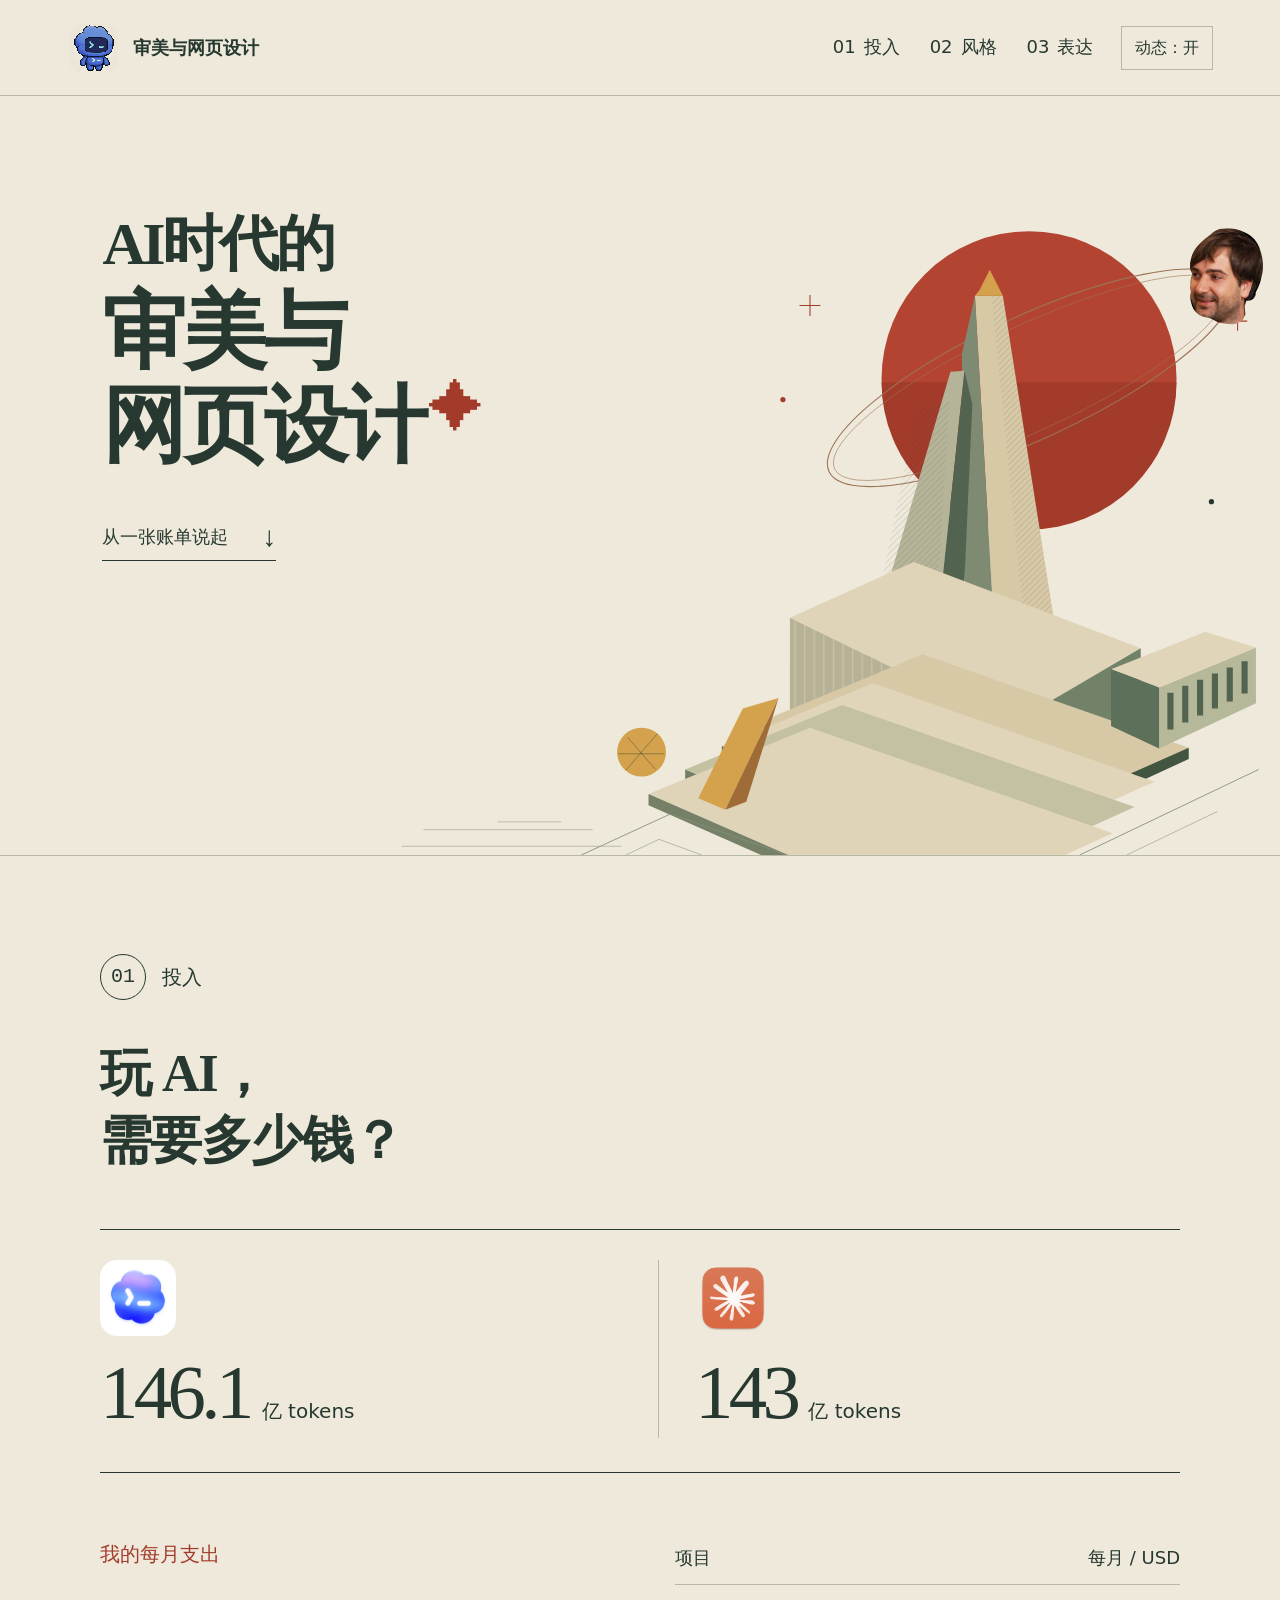
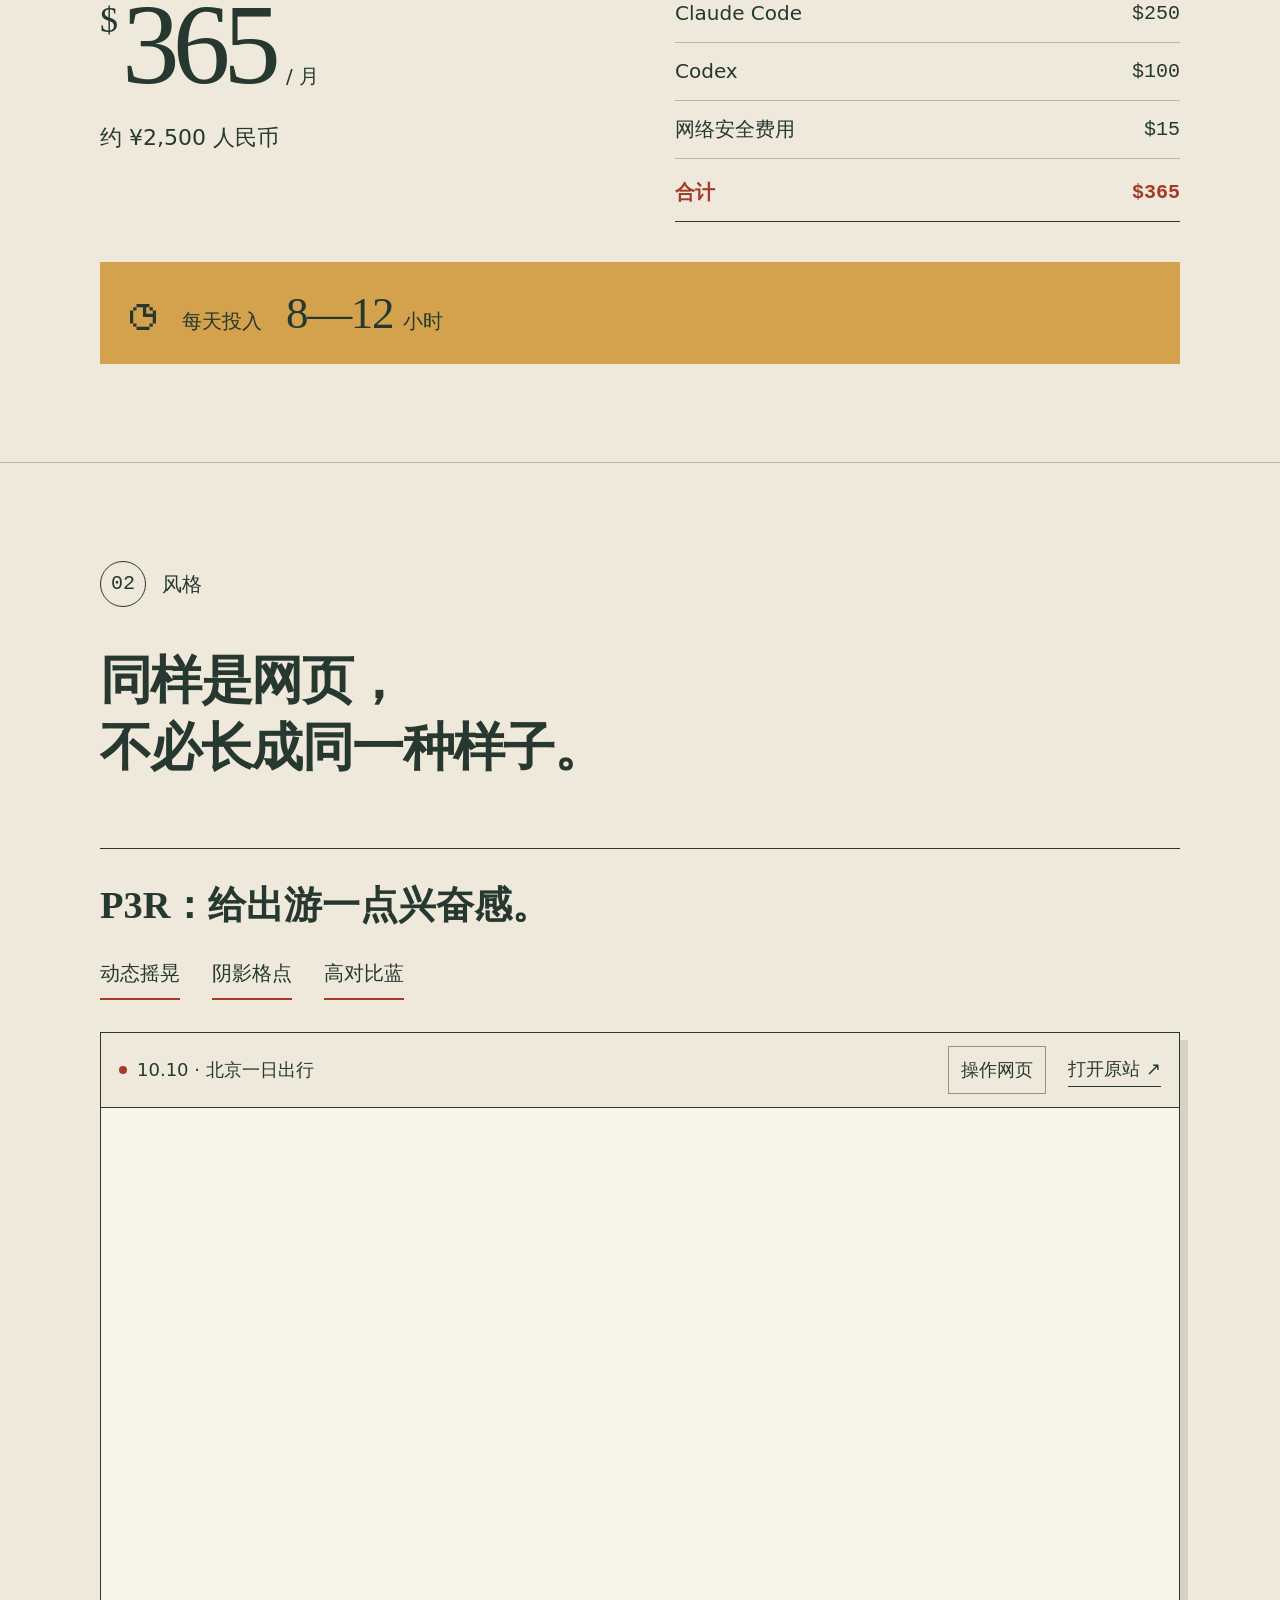
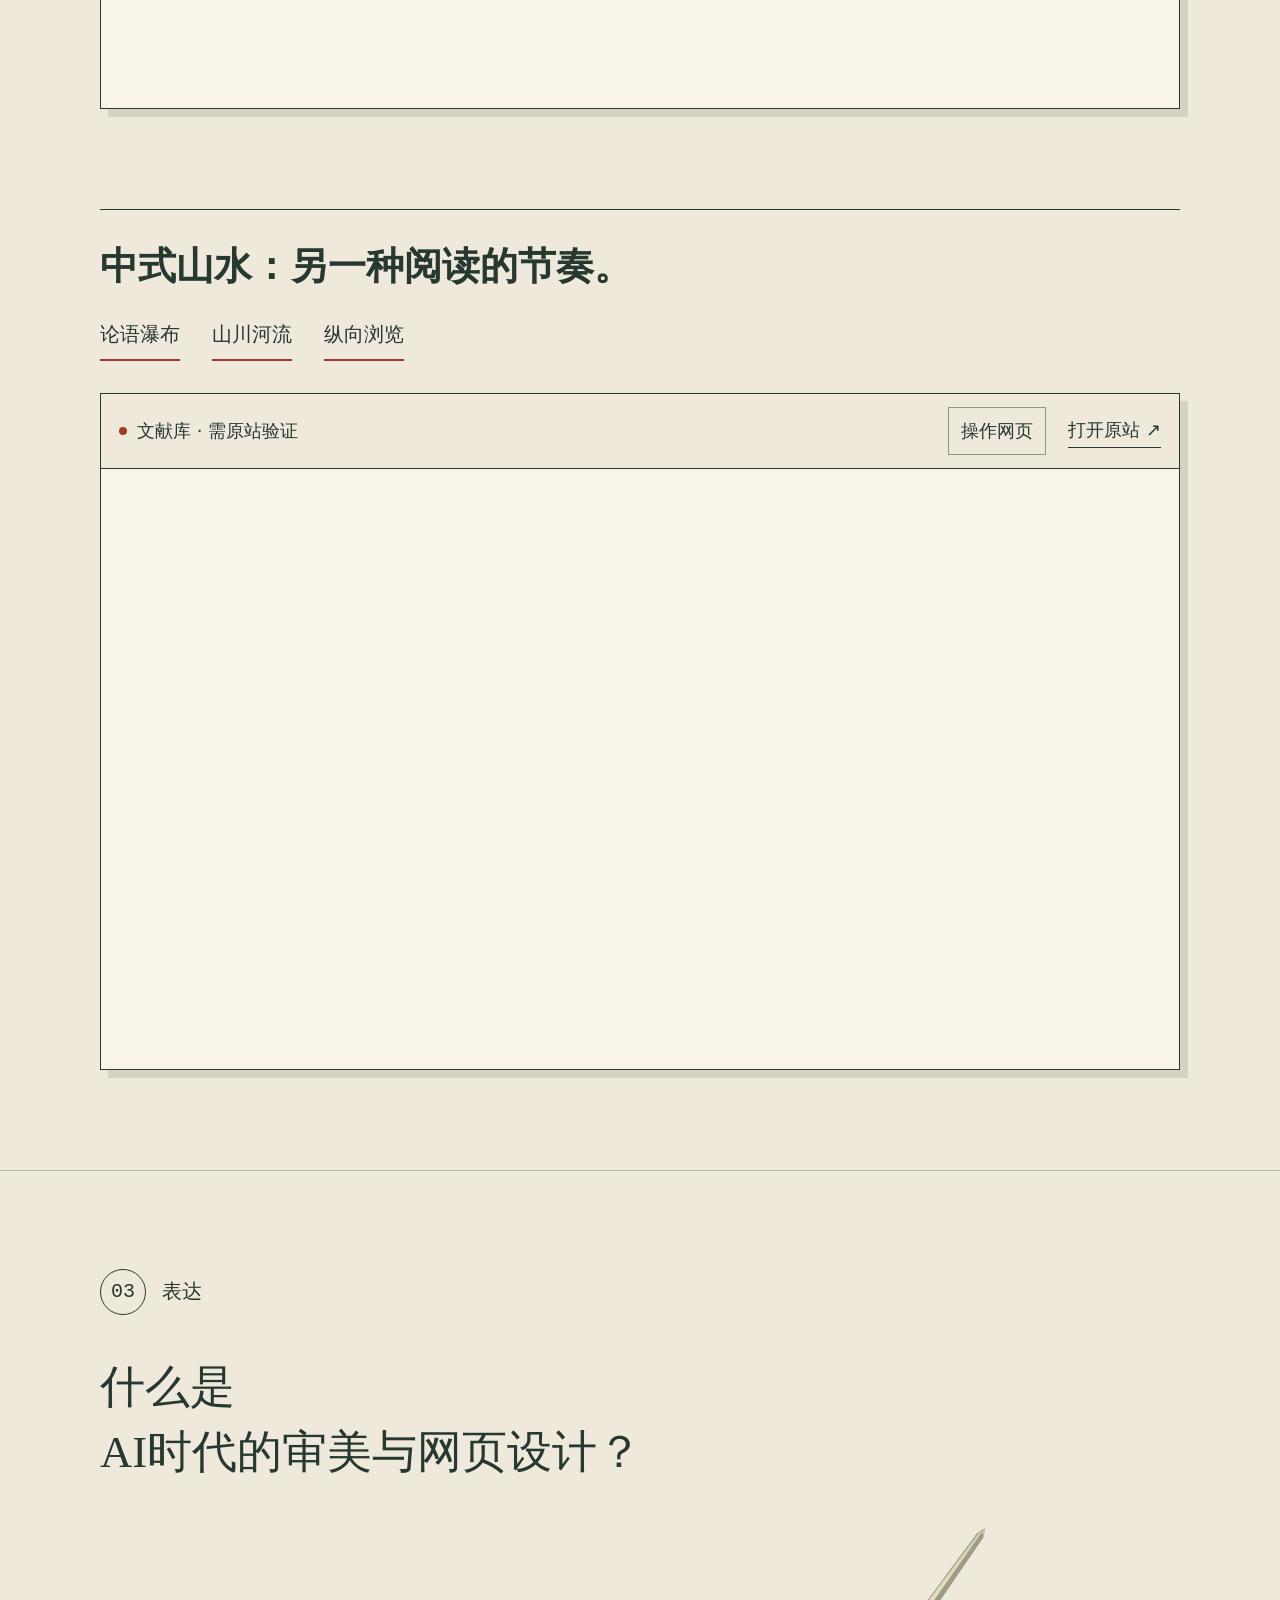
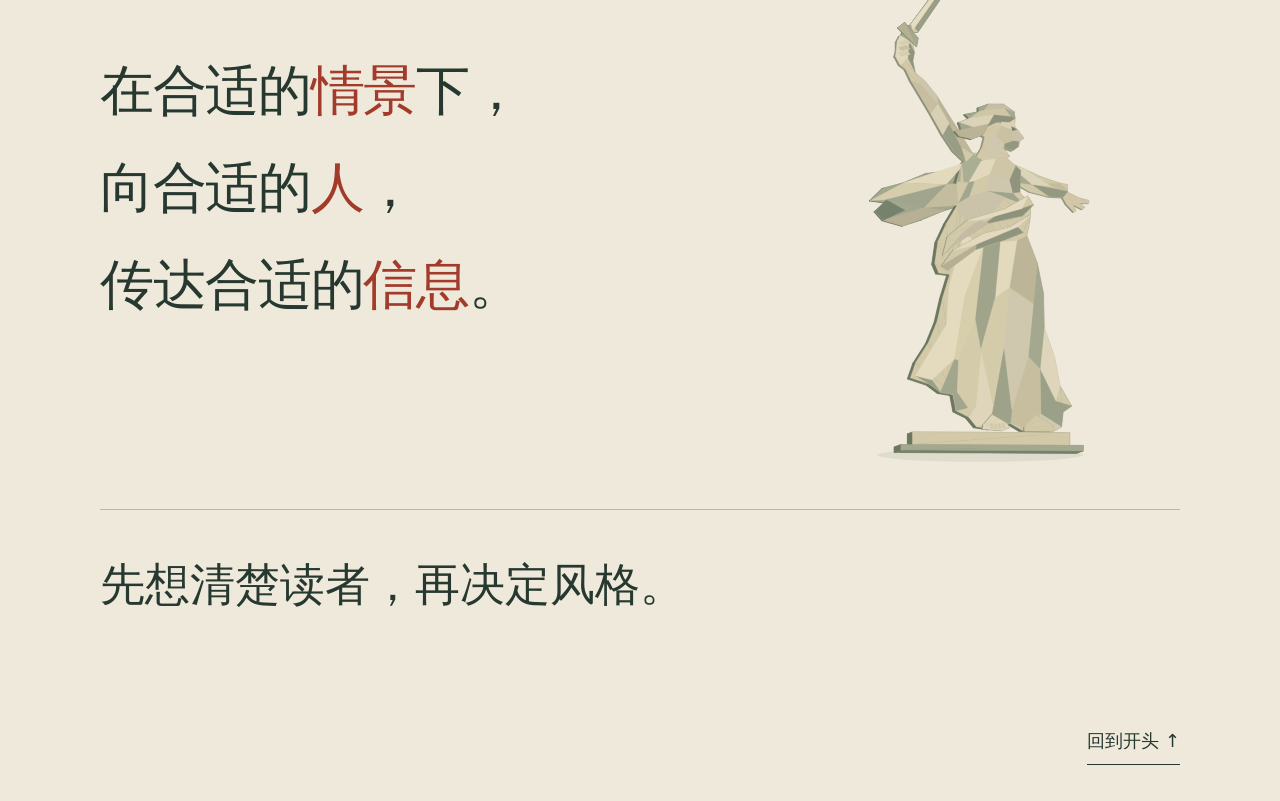
==== commit 908d587f: "Add static Codex mascot, Tibo silhouette and Motherland sculpture" ====
--- a/index.html
+++ b/index.html
@@ -8,14 +8,15 @@
   <meta name="referrer" content="no-referrer">
   <meta http-equiv="Content-Security-Policy" content="default-src 'self'; script-src 'self'; style-src 'self'; img-src 'self' data:; frame-src https://zeroplus657.github.io https://biaojvsearch.com; object-src 'none'; base-uri 'self'">
   <title>AI时代的审美与网页设计</title>
-  <link rel="icon" href="./assets/emblem.svg" type="image/svg+xml">
-  <link rel="stylesheet" href="./style.css?v=2">
-  <script defer src="./app.js?v=2"></script>
+  <link rel="icon" href="./assets/codex-robot.png" type="image/png">
+  <link rel="stylesheet" href="./style.css?v=3">
+  <script defer src="./app.js?v=3"></script>
+  <script defer src="./statue.js?v=3"></script>
 </head>
 <body>
   <a class="skip-link" href="#introduction">跳至正文</a>
   <header class="site-header">
-    <a href="#top" class="wordmark" aria-label="回到开头"><img src="./assets/emblem.svg" width="32" height="32" alt=""><span>审美与网页设计</span></a>
+    <a href="#top" class="wordmark" aria-label="回到开头"><img class="site-mascot" src="./assets/codex-robot.png" width="54" height="52" alt="Codex小机器人"><span>审美与网页设计</span></a>
     <nav aria-label="章节导航"><a href="#introduction">01 <span>投入</span></a><a href="#cases">02 <span>风格</span></a><a href="#perspective">03 <span>表达</span></a></nav>
     <button id="motion-toggle" class="motion-button" type="button" aria-pressed="true" hidden>动态：开</button>
   </header>
@@ -29,11 +30,12 @@
       <div class="hero-art" aria-hidden="true">
         <img src="./assets/monument.svg" width="1100" height="760" alt="">
         <svg class="orbit-layer" viewBox="0 0 1100 760" fill="none">
-          <defs><clipPath id="robot-window"><circle r="43"/></clipPath></defs>
           <g id="orbit-traveler" transform="translate(922.84 146.50)">
-            <g class="robot-capsule">
-              <circle r="46" fill="#eee9db" stroke="#9c7255" stroke-width="1.2"/>
-              <image class="codex-robot" href="./assets/codex-robot.png" x="-42" y="-40" width="84" height="80" clip-path="url(#robot-window)"/>
+            <g class="orbit-portrait">
+              <svg x="-45" y="-57" width="90" height="123" viewBox="0 0 368 502">
+                <defs><clipPath id="tibo-silhouette"><path d="M161 9C205 0 242 8 278 24C318 42 340 69 352 109C367 151 369 197 356 239C351 268 340 285 331 305L329 322C321 339 307 347 287 345L279 369L282 409L269 437C251 448 236 455 218 456L158 448L118 427C86 423 64 414 49 397C33 379 29 357 25 340L24 318L27 303L23 285L25 263L27 242L34 219L24 200C19 177 25 148 37 121C53 88 83 62 119 35C131 22 145 15 161 9Z"/></clipPath></defs>
+                <image href="./assets/tibo-portrait.png" width="368" height="502" clip-path="url(#tibo-silhouette)"/>
+              </svg>
             </g>
           </g>
         </svg>
@@ -45,8 +47,8 @@
       <div class="section-heading"><h2 id="intro-title">玩 AI，<br>需要多少钱？</h2></div>
 
       <div class="usage" aria-label="个人token用量">
-        <div class="usage-item"><span class="metric-label">Codex</span><p><strong>146.1</strong><span>亿 tokens</span></p></div>
-        <div class="usage-item"><span class="metric-label">Claude Code</span><p><strong>143</strong><span>亿 tokens</span></p></div>
+        <div class="usage-item"><img class="product-icon" src="./assets/codex-desktop.png" width="76" height="76" alt="Codex"><p><strong>146.1</strong><span>亿 tokens</span></p></div>
+        <div class="usage-item"><img class="product-icon" src="./assets/claude-desktop.png" width="76" height="76" alt="Claude Code"><p><strong>143</strong><span>亿 tokens</span></p></div>
       </div>
 
       <div class="ledger">
@@ -86,15 +88,7 @@
         <h2 id="perspective-title">什么是<br><span>AI时代的审美</span><span>与网页设计？</span></h2>
         <div class="perspective-content">
           <blockquote>在合适的<span>情景</span>下，<br>向合适的<span>人</span>，<br>传达合适的<span>信息</span>。</blockquote>
-          <svg class="perspective-sky" viewBox="0 0 400 360" fill="none" aria-hidden="true">
-            <circle cx="205" cy="174" r="123" fill="#b44432"/>
-            <path d="M82 176a123 123 0 0 0 246 0Z" fill="#a33b2b"/>
-            <ellipse cx="205" cy="174" rx="194" ry="56" transform="rotate(-25 205 174)" stroke="#9c7255" stroke-width="1.2"/>
-            <ellipse cx="205" cy="174" rx="186" ry="48" transform="rotate(-25 205 174)" stroke="#9c7255" stroke-width=".6"/>
-            <circle cx="54" cy="258" r="10" fill="#d4a24c"/>
-            <path d="M349 26v38m-19-19h38M45 104v24m-12-12h24" stroke="#a33b2b" stroke-width="1.5"/>
-            <path d="M251 331h112m-77-12h50" stroke="#9ba189"/>
-          </svg>
+          <div class="statue-scene"><canvas id="motherland-model" width="720" height="1120" role="img" aria-label="祖国母亲在召唤：举剑、伸臂与迎风衣褶的低多边形雕塑模型">祖国母亲在召唤的低多边形雕塑模型</canvas></div>
         </div>
         <p class="closing-line">先想清楚读者，<br>再决定风格。</p>
       </div>
--- a/style.css
+++ b/style.css
@@ -23,6 +23,7 @@
 .skip-link:not(:focus-visible) { width:1px; height:1px; padding:0; clip-path:inset(100%); overflow:hidden }
 .site-header { min-height:96px; display:flex; align-items:center; gap:28px; padding:18px 5.2%; border-bottom:1px solid var(--line); position:relative; z-index:2; background:var(--paper) }
 .wordmark { display:flex; gap:12px; align-items:center; text-decoration:none; font-size:18px; font-weight:600; line-height:1.4 }
+.site-mascot { width:54px; height:auto; flex-shrink:0; mix-blend-mode:multiply; image-rendering:pixelated; clip-path:inset(5% 5% 3%) }
 .site-header nav { display:flex; gap:30px; margin-left:auto }
 .site-header nav a { display:flex; align-items:center; gap:8px; text-decoration:none; min-height:44px; border-bottom:1px solid transparent; font-size:18px }
 .site-header nav a:hover { border-color:var(--red); color:var(--red) }
@@ -44,15 +45,14 @@
 .hero-art { position:absolute; z-index:0; width:75%; right:-4%; bottom:0; pointer-events:none; transform-origin:50% 75% }
 .hero-art>img { width:100%; height:auto }
 .orbit-layer { position:absolute; inset:0; width:100%; height:100%; overflow:visible }
-.robot-capsule { isolation:isolate }
-.codex-robot { mix-blend-mode:multiply; image-rendering:pixelated }
+.orbit-portrait { isolation:isolate }
 
 .chapter { max-width:1160px; padding:98px 40px; margin:0 auto }
 .section-label { display:flex; align-items:center; gap:16px; font-size:20px; margin-bottom:40px }
 .section-number { border:1px solid currentColor; width:46px; height:46px; display:grid; place-items:center; border-radius:50%; font:20px/1 var(--mono) }
 .section-heading h2 { font-size:clamp(36px,4.1vw,60px); line-height:1.28; letter-spacing:-.03em }
 .usage { display:grid; grid-template-columns:1fr 1fr; margin-top:55px; border-block:1px solid var(--ink); padding:30px 0 34px; gap:36px }
-.metric-label { font-size:20px }
+.product-icon { width:76px; height:76px; object-fit:contain; border-radius:17px }
 .usage-item p { display:flex; flex-wrap:wrap; align-items:baseline; gap:12px; margin-top:13px; line-height:1.3 }
 .usage-item p strong { font:500 clamp(66px,6vw,90px)/1.15 Georgia,serif; letter-spacing:-.06em }
 .usage-item p>span { font-size:20px; white-space:nowrap }
@@ -101,10 +101,11 @@
 
 .perspective { background:var(--paper); color:var(--ink); border-top:1px solid var(--line); position:relative; overflow:hidden }
 .perspective h2 { font:500 clamp(34px,3.5vw,48px)/1.45 var(--serif) }
-.perspective-content { display:grid; grid-template-columns:1.8fr 1fr; align-items:center; gap:20px; margin:48px 0 60px }
+.perspective-content { display:grid; grid-template-columns:1.65fr 1fr; align-items:center; gap:20px; margin:24px 0 40px }
 .perspective blockquote { font:500 clamp(38px,4.2vw,60px)/1.8 var(--serif); letter-spacing:-.025em; margin:0; position:relative; z-index:1 }
 .perspective blockquote span { color:var(--red) }
-.perspective-sky { width:100%; height:auto; overflow:visible }
+.statue-scene { width:100%; height:560px; position:relative }
+.statue-scene canvas { display:block; width:100%; height:100% }
 .closing-line { border-top:1px solid var(--line); padding-top:42px; font:500 clamp(34px,3.5vw,50px)/1.5 var(--serif) }
 .closing-line br { display:none }
 .site-footer { max-width:1160px; margin:auto; display:flex; justify-content:flex-end; padding:0 40px 36px }
@@ -140,13 +141,14 @@
   .usage-item p { display:block }
   .usage-item p>span { display:block; margin-top:6px }
   .browser-toolbar { flex-wrap:wrap }
-  .perspective-content { grid-template-columns:1.85fr 1fr; gap:14px }
+  .perspective-content { grid-template-columns:1.65fr 1fr; gap:14px }
   .perspective blockquote { font-size:clamp(35px,4.2vw,43px) }
+  .statue-scene { height:490px }
 }
 @media(max-width:700px) {
   .site-header { padding:17px 6%; min-height:80px; gap:16px; flex-wrap:wrap }
   .wordmark { font-size:16px; gap:9px }
-  .wordmark img { width:28px; height:28px }
+  .wordmark img { width:40px; height:auto }
   .motion-button { margin-left:auto; padding:7px 9px; order:1 }
   .site-header nav { order:2; justify-content:space-between; width:100%; margin:0; gap:0; border-top:1px solid var(--line); padding-top:9px }
   .site-header nav a { gap:7px; font-size:16px }
@@ -157,13 +159,13 @@
   .title-star { right:-.98em }
   .hero-link { margin-top:30px }
   .hero-art { position:relative; width:100%; right:auto; bottom:auto; left:0; margin-top:-4px }
-  .robot-capsule { transform:scale(1.22) }
+  .orbit-portrait { transform:scale(1.12) }
   .chapter { padding:65px 6% }
   .section-label { margin-bottom:30px; font-size:18px; gap:13px }
   .section-number { width:40px; height:40px; font-size:18px }
   .section-heading h2 { font-size:clamp(33px,7vw,43px); line-height:1.35 }
   .usage { gap:18px; margin-top:36px; padding:25px 0 }
-  .metric-label { font-size:18px; display:block; line-height:1.5; max-width:155px }
+  .product-icon { width:64px; height:64px; border-radius:14px }
   .usage-item:nth-child(2) { padding-left:18px }
   .usage-item p strong { font-size:clamp(48px,11vw,65px) }
   .usage-item p>span { font-size:18px }
@@ -195,7 +197,7 @@
   .perspective h2>span { display:block }
   .perspective-content { grid-template-columns:1fr; gap:0; margin:30px 0 22px }
   .perspective blockquote { font-size:clamp(30px,7.6vw,43px); line-height:1.85 }
-  .perspective-sky { width:62%; justify-self:end; margin-top:10px; margin-right:6px }
+  .statue-scene { width:85%; max-width:360px; height:440px; justify-self:end; margin-top:14px }
   .closing-line { font-size:34px; line-height:1.5; padding-top:26px }
   .closing-line br { display:block }
   .site-footer { padding:0 6% 30px }
@@ -203,14 +205,13 @@
 @media(max-width:360px) {
   .site-header { gap:10px }
   .wordmark { gap:7px }
-  .wordmark img { width:24px; height:24px }
+  .wordmark img { width:32px; height:auto }
   .motion-button { padding:7px; font-size:16px }
   .hero h1 { font-size:56px }
   .title-star { font-size:.55em; right:-.94em }
   .usage { gap:12px }
   .usage-item:nth-child(2) { padding-left:13px }
   .usage-item p strong { font-size:46px }
-  .metric-label { font-size:16px }
   .usage-item p>span { font-size:16px }
   .time-investment { padding:19px 14px; gap:12px }
   .case-heading h3 { font-size:24px }
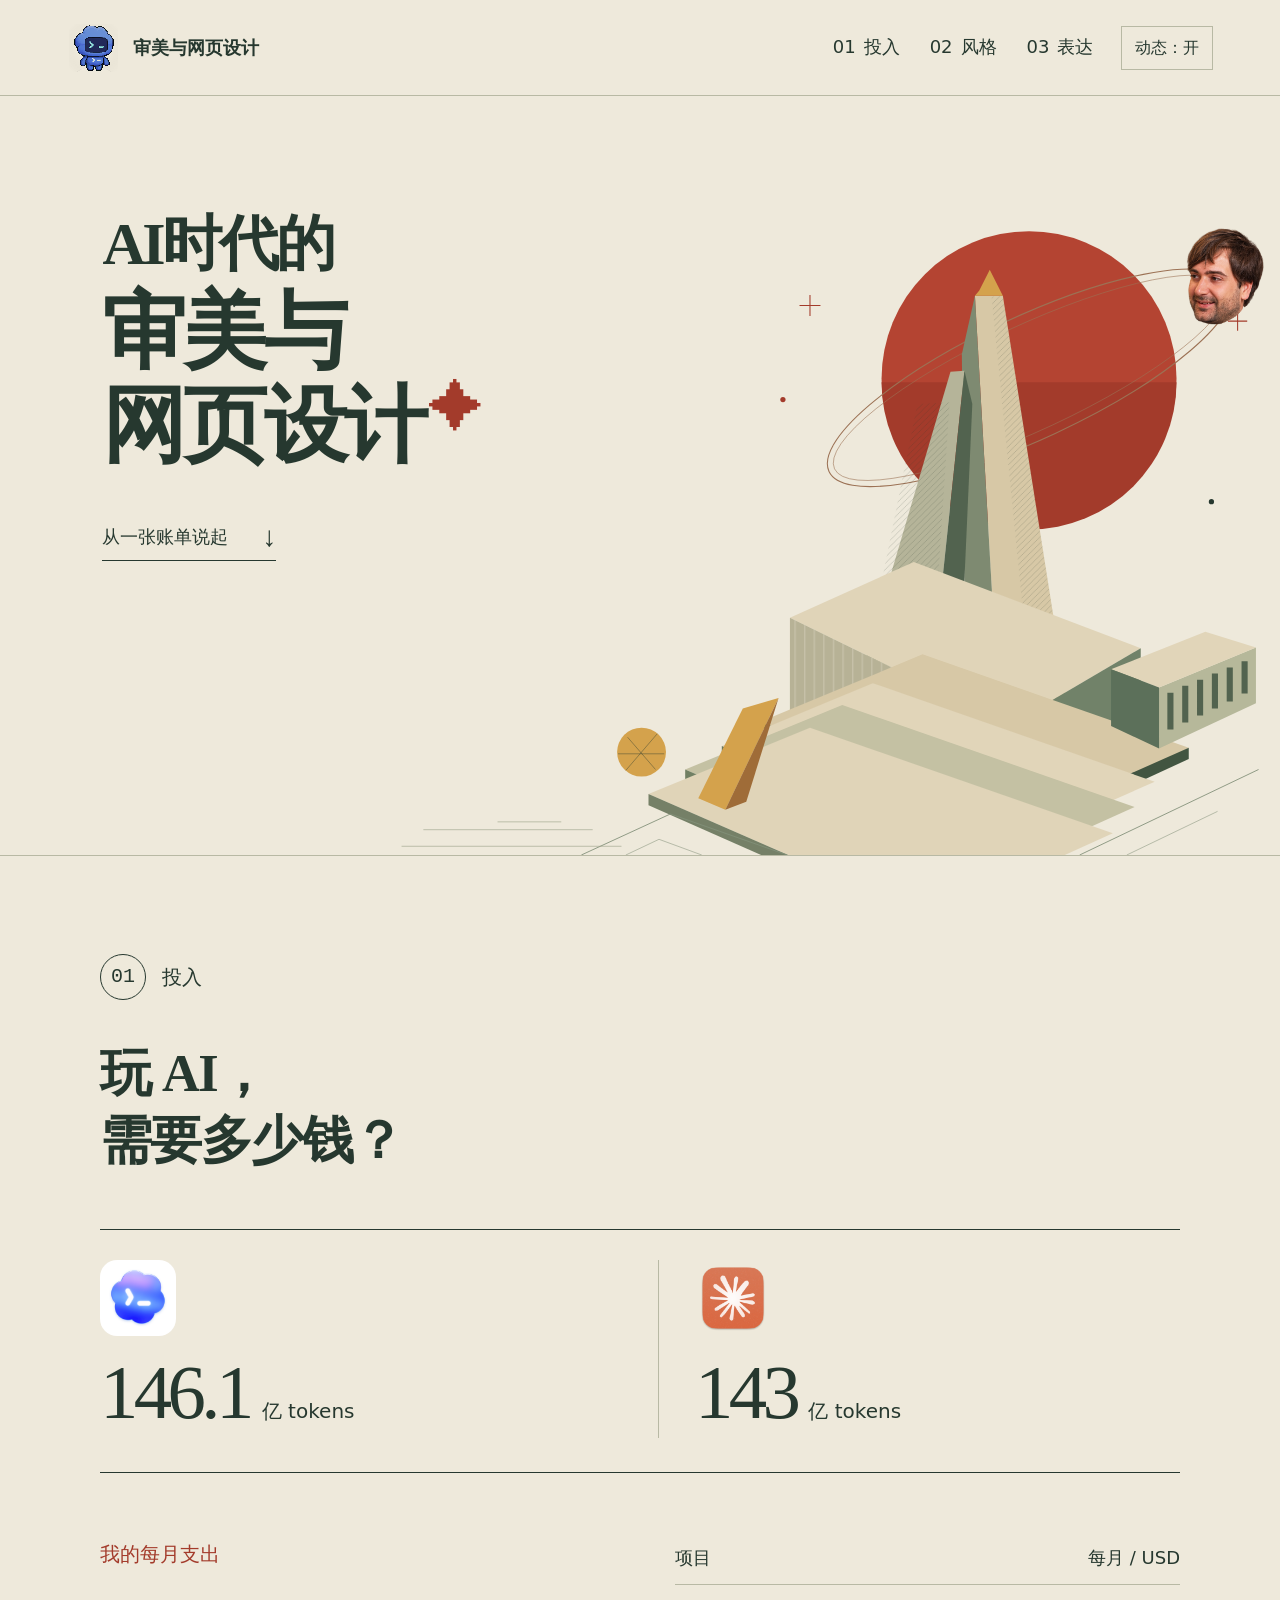
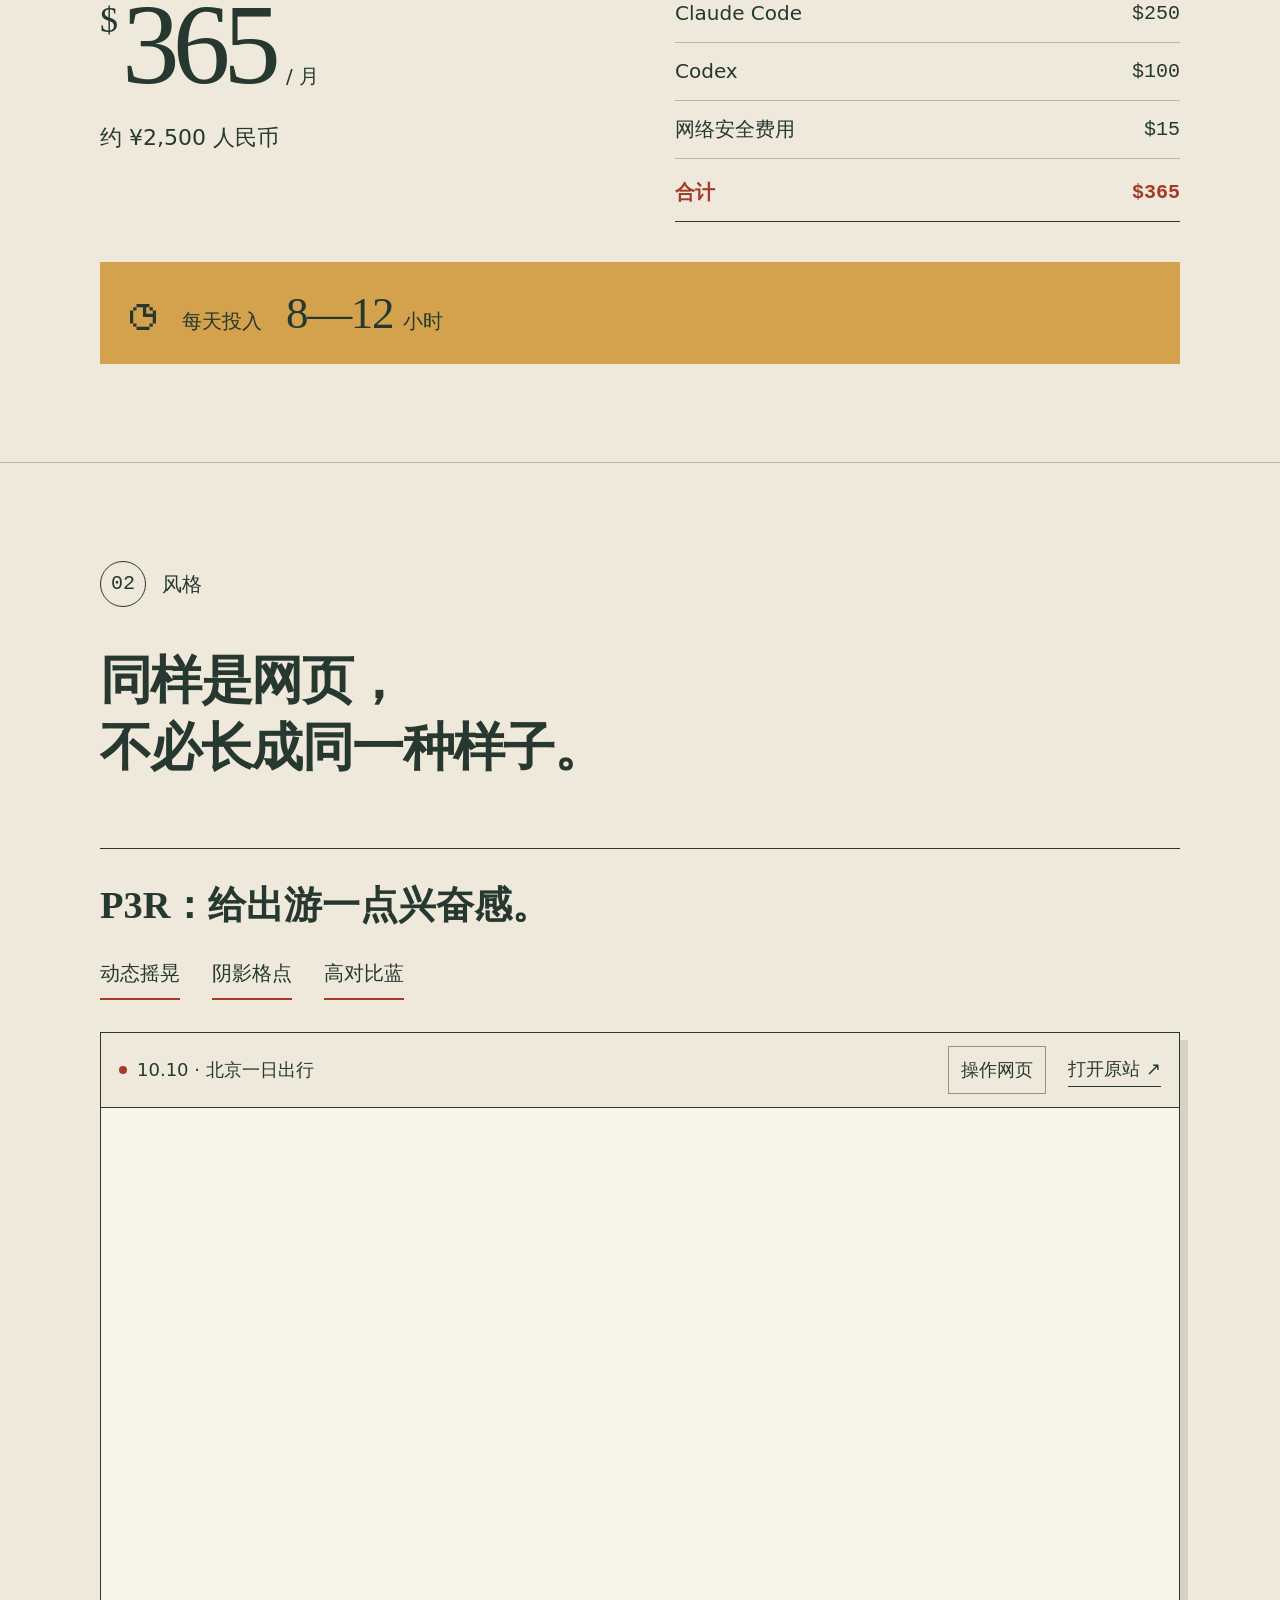
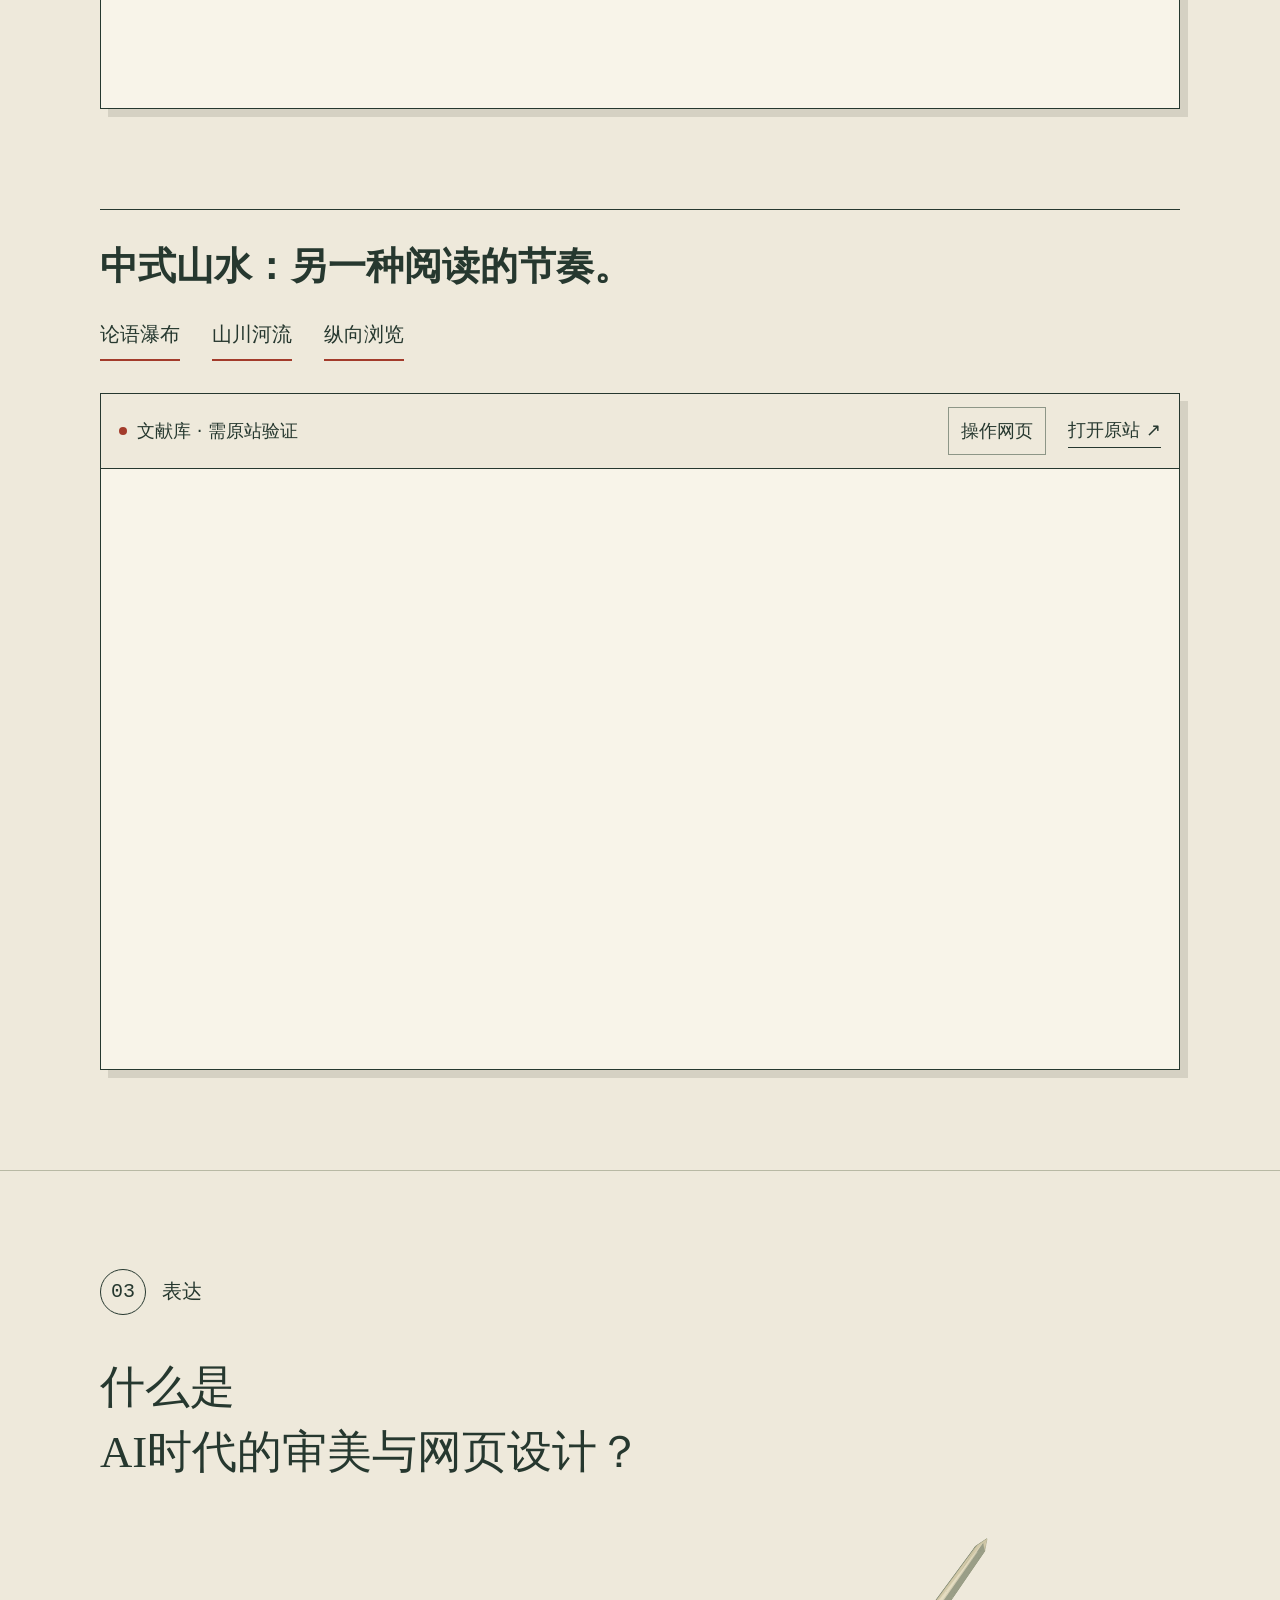
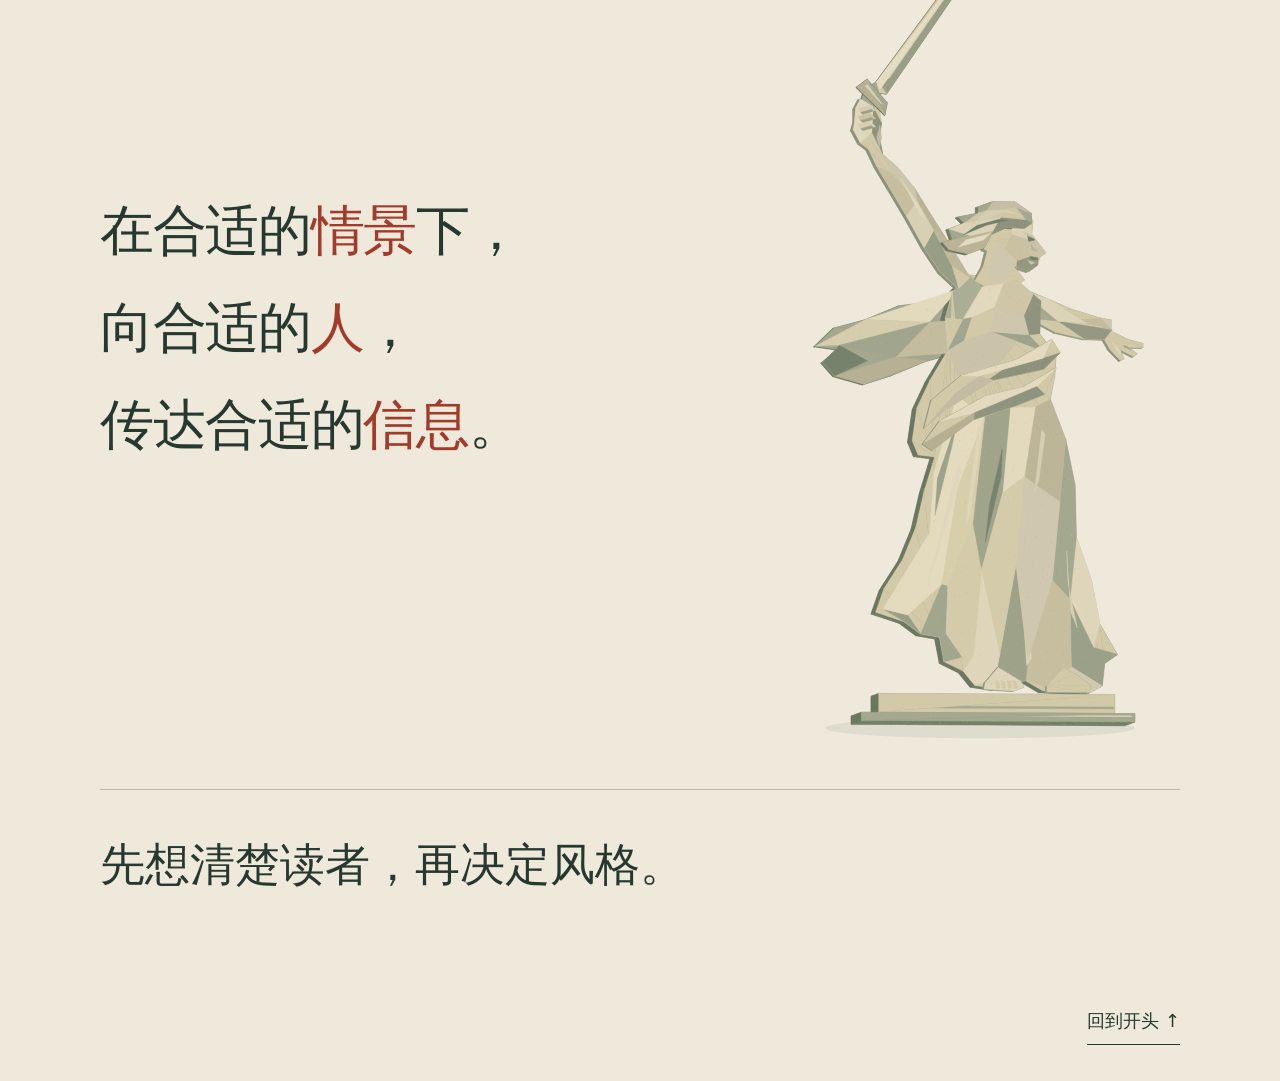
==== commit 301e8071: "Refine head cutout and enlarge animated stone sculpture" ====
--- a/index.html
+++ b/index.html
@@ -9,9 +9,9 @@
   <meta http-equiv="Content-Security-Policy" content="default-src 'self'; script-src 'self'; style-src 'self'; img-src 'self' data:; frame-src https://zeroplus657.github.io https://biaojvsearch.com; object-src 'none'; base-uri 'self'">
   <title>AI时代的审美与网页设计</title>
   <link rel="icon" href="./assets/codex-robot.png" type="image/png">
-  <link rel="stylesheet" href="./style.css?v=3">
+  <link rel="stylesheet" href="./style.css?v=4">
   <script defer src="./app.js?v=3"></script>
-  <script defer src="./statue.js?v=3"></script>
+  <script defer src="./statue.js?v=4"></script>
 </head>
 <body>
   <a class="skip-link" href="#introduction">跳至正文</a>
@@ -32,10 +32,7 @@
         <svg class="orbit-layer" viewBox="0 0 1100 760" fill="none">
           <g id="orbit-traveler" transform="translate(922.84 146.50)">
             <g class="orbit-portrait">
-              <svg x="-45" y="-57" width="90" height="123" viewBox="0 0 368 502">
-                <defs><clipPath id="tibo-silhouette"><path d="M161 9C205 0 242 8 278 24C318 42 340 69 352 109C367 151 369 197 356 239C351 268 340 285 331 305L329 322C321 339 307 347 287 345L279 369L282 409L269 437C251 448 236 455 218 456L158 448L118 427C86 423 64 414 49 397C33 379 29 357 25 340L24 318L27 303L23 285L25 263L27 242L34 219L24 200C19 177 25 148 37 121C53 88 83 62 119 35C131 22 145 15 161 9Z"/></clipPath></defs>
-                <image href="./assets/tibo-portrait.png" width="368" height="502" clip-path="url(#tibo-silhouette)"/>
-              </svg>
+              <image href="./assets/tibo-head.png" x="-45" y="-57" width="90" height="123"/>
             </g>
           </g>
         </svg>
--- a/style.css
+++ b/style.css
@@ -104,7 +104,7 @@
 .perspective-content { display:grid; grid-template-columns:1.65fr 1fr; align-items:center; gap:20px; margin:24px 0 40px }
 .perspective blockquote { font:500 clamp(38px,4.2vw,60px)/1.8 var(--serif); letter-spacing:-.025em; margin:0; position:relative; z-index:1 }
 .perspective blockquote span { color:var(--red) }
-.statue-scene { width:100%; height:560px; position:relative }
+.statue-scene { width:100%; height:840px; position:relative }
 .statue-scene canvas { display:block; width:100%; height:100% }
 .closing-line { border-top:1px solid var(--line); padding-top:42px; font:500 clamp(34px,3.5vw,50px)/1.5 var(--serif) }
 .closing-line br { display:none }
@@ -143,7 +143,7 @@
   .browser-toolbar { flex-wrap:wrap }
   .perspective-content { grid-template-columns:1.65fr 1fr; gap:14px }
   .perspective blockquote { font-size:clamp(35px,4.2vw,43px) }
-  .statue-scene { height:490px }
+  .statue-scene { width:calc(100% + 60px); margin-left:-30px; height:735px }
 }
 @media(max-width:700px) {
   .site-header { padding:17px 6%; min-height:80px; gap:16px; flex-wrap:wrap }
@@ -197,7 +197,7 @@
   .perspective h2>span { display:block }
   .perspective-content { grid-template-columns:1fr; gap:0; margin:30px 0 22px }
   .perspective blockquote { font-size:clamp(30px,7.6vw,43px); line-height:1.85 }
-  .statue-scene { width:85%; max-width:360px; height:440px; justify-self:end; margin-top:14px }
+  .statue-scene { width:100%; max-width:360px; height:660px; justify-self:end; margin:14px 0 0 }
   .closing-line { font-size:34px; line-height:1.5; padding-top:26px }
   .closing-line br { display:block }
   .site-footer { padding:0 6% 30px }
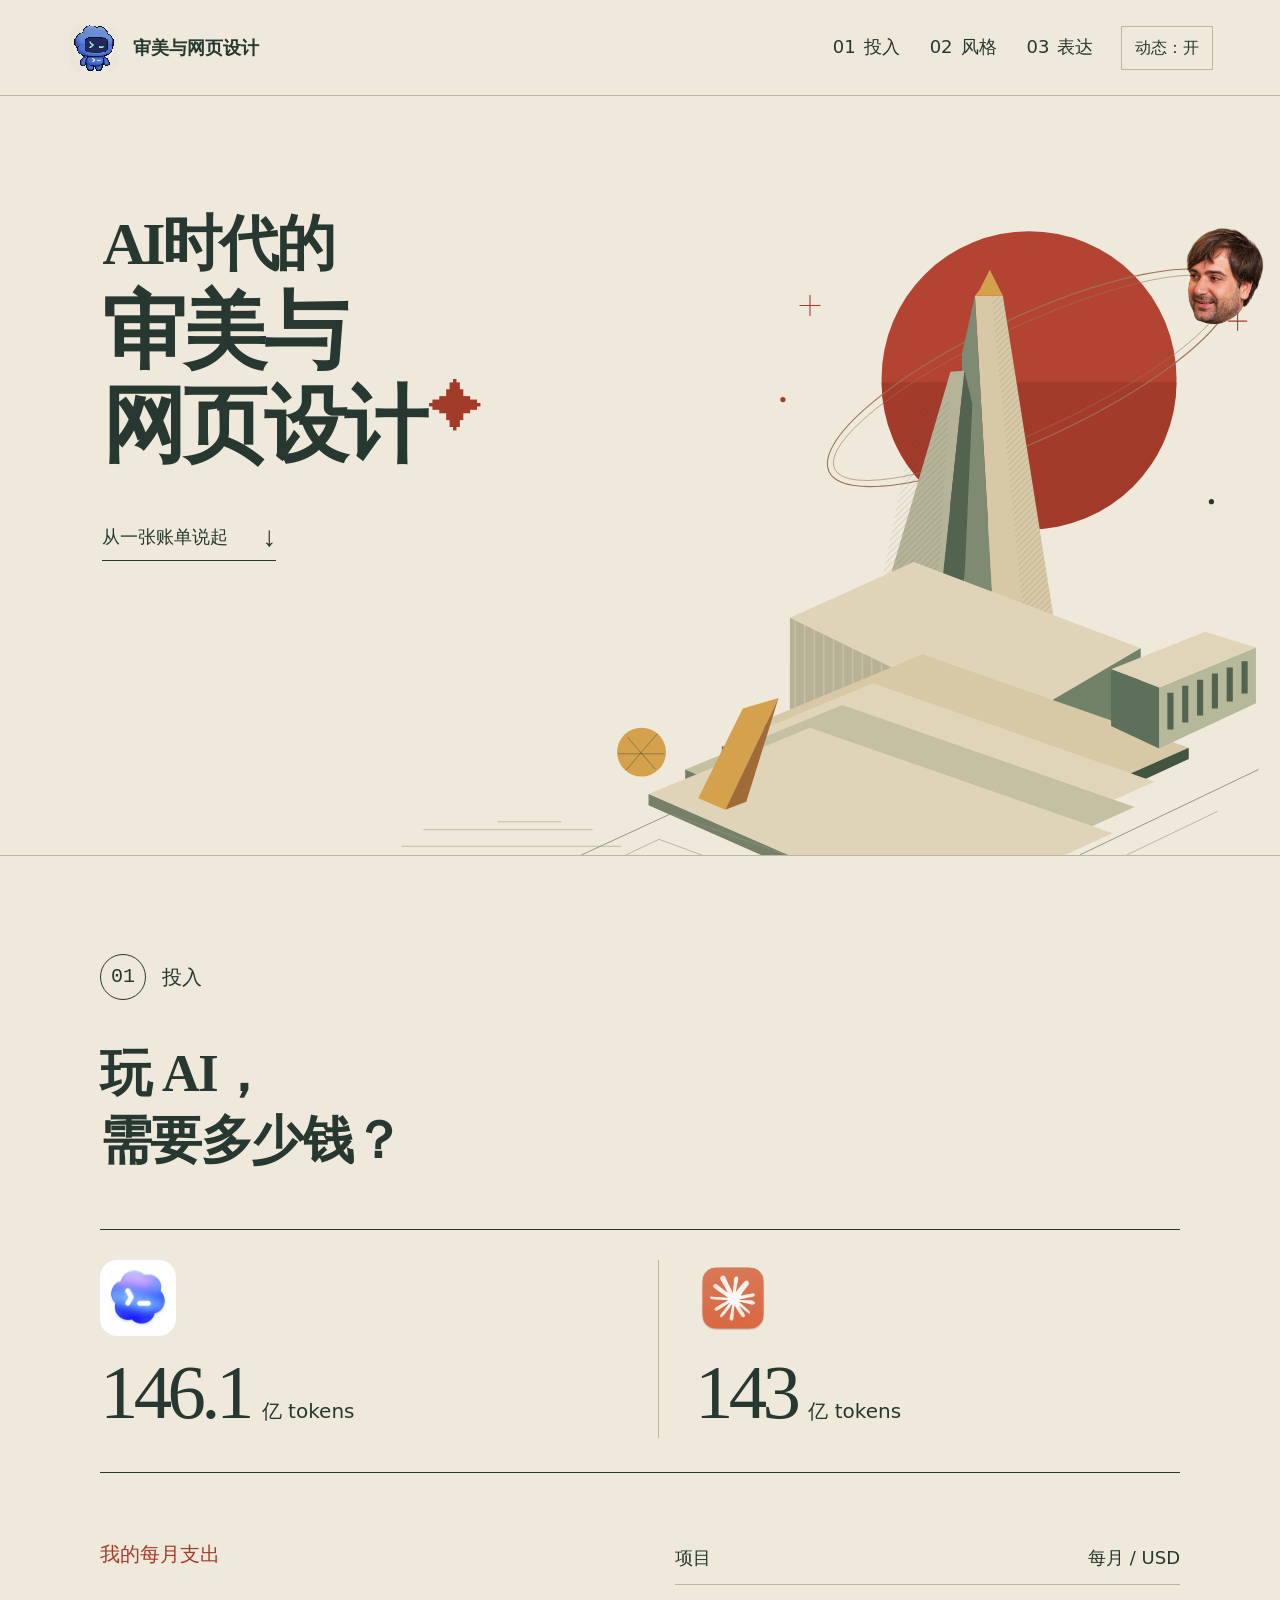
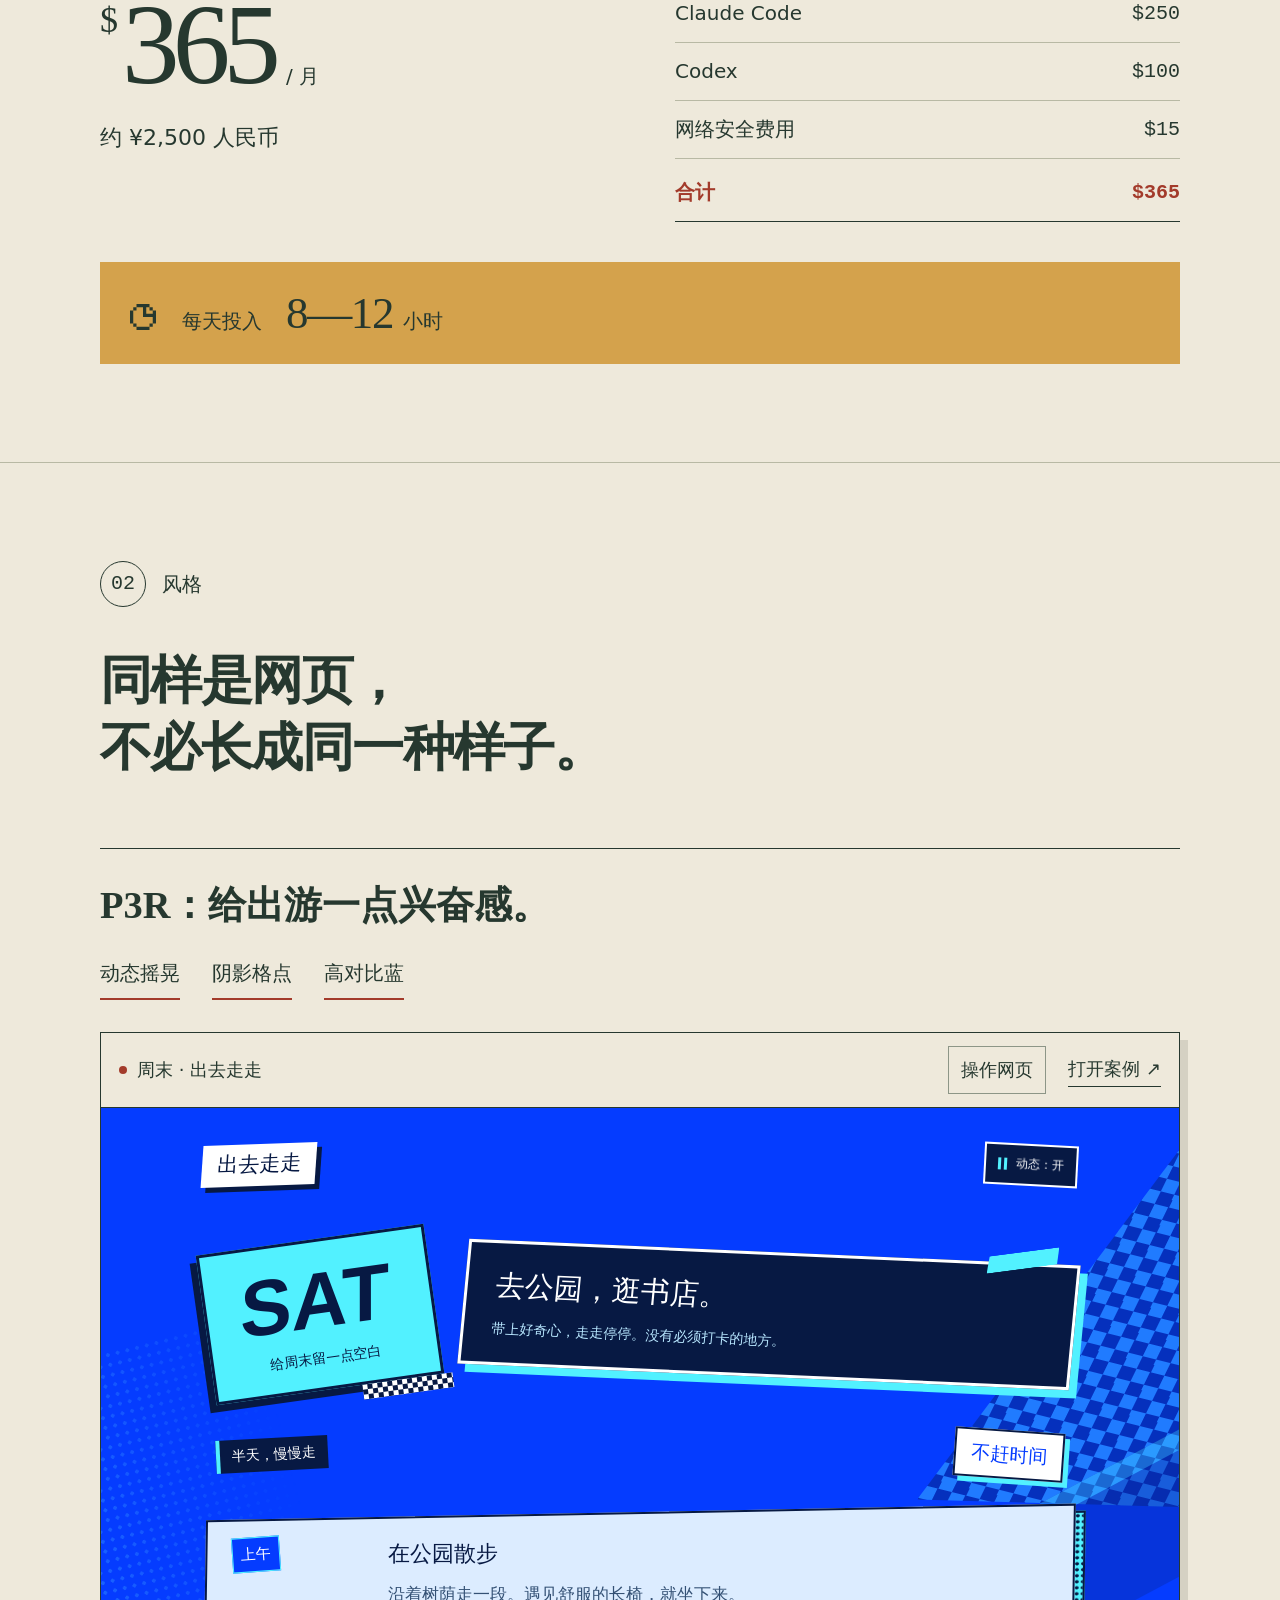
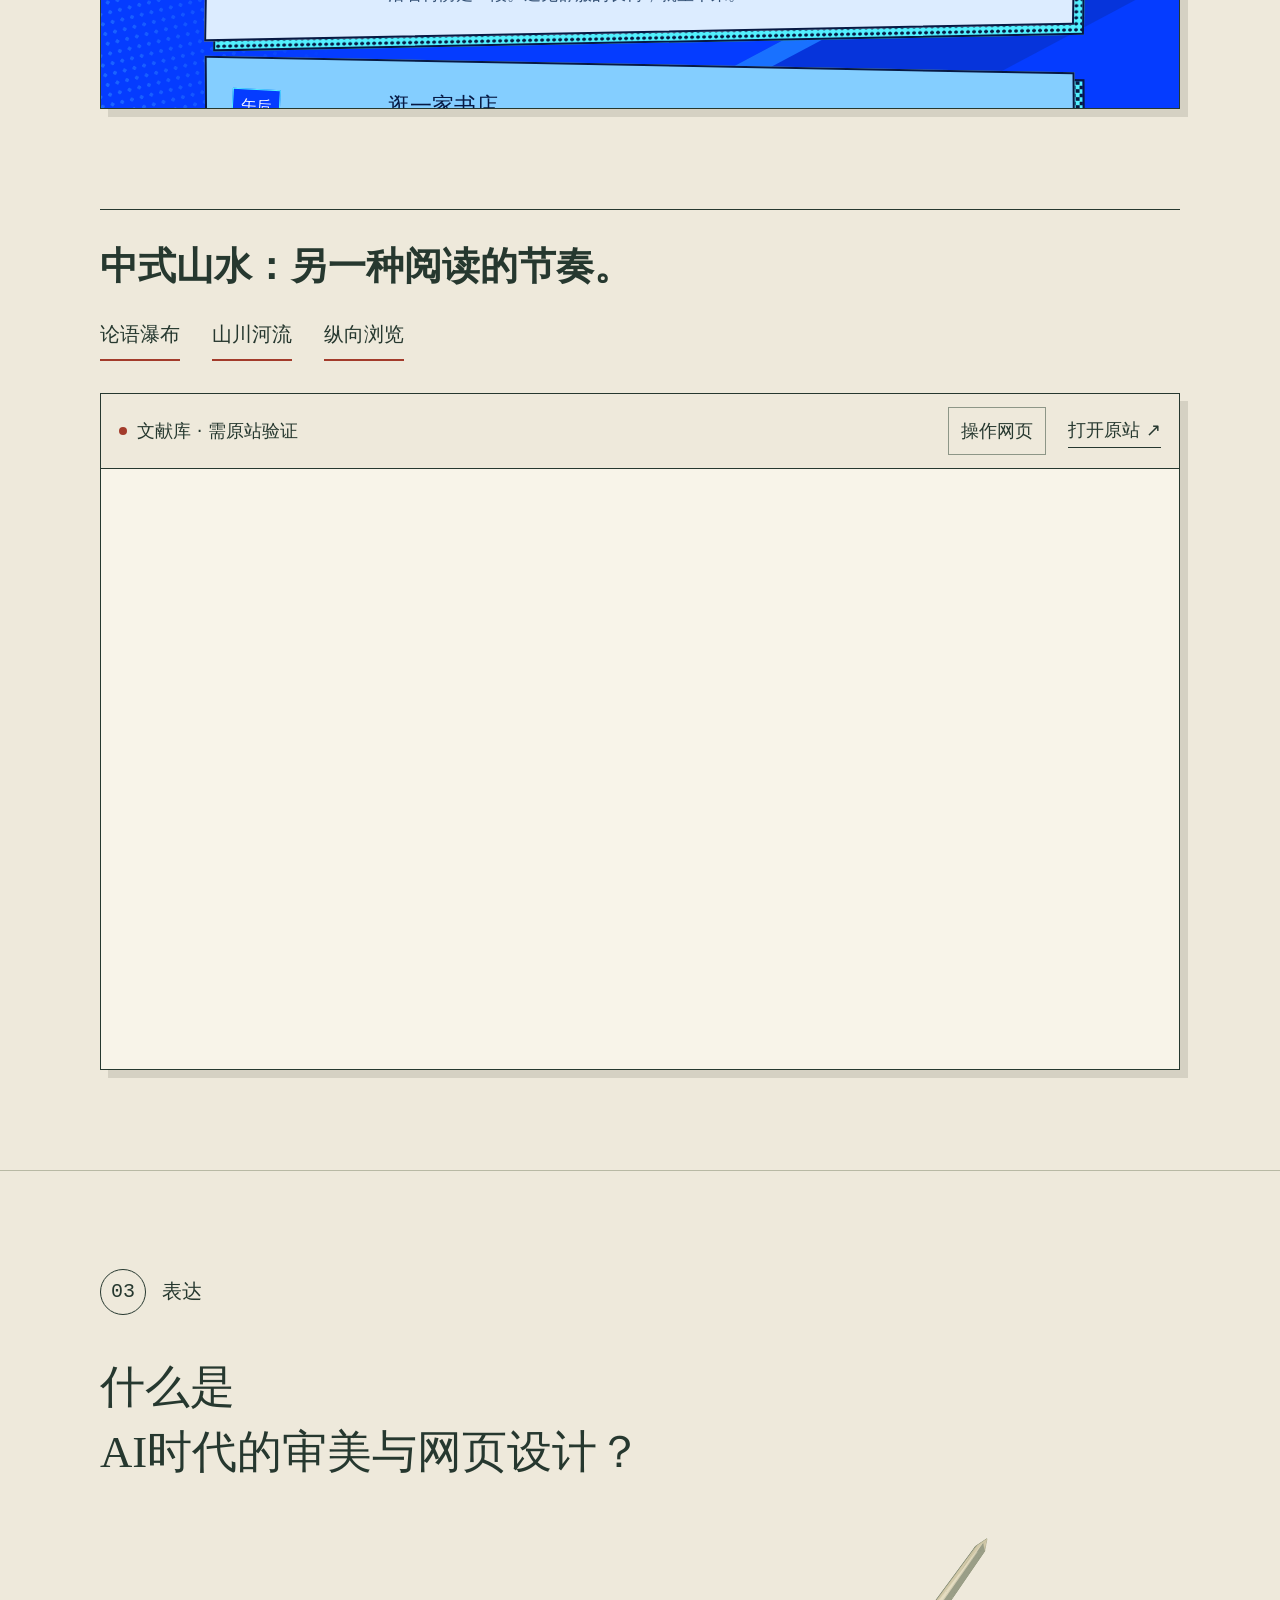
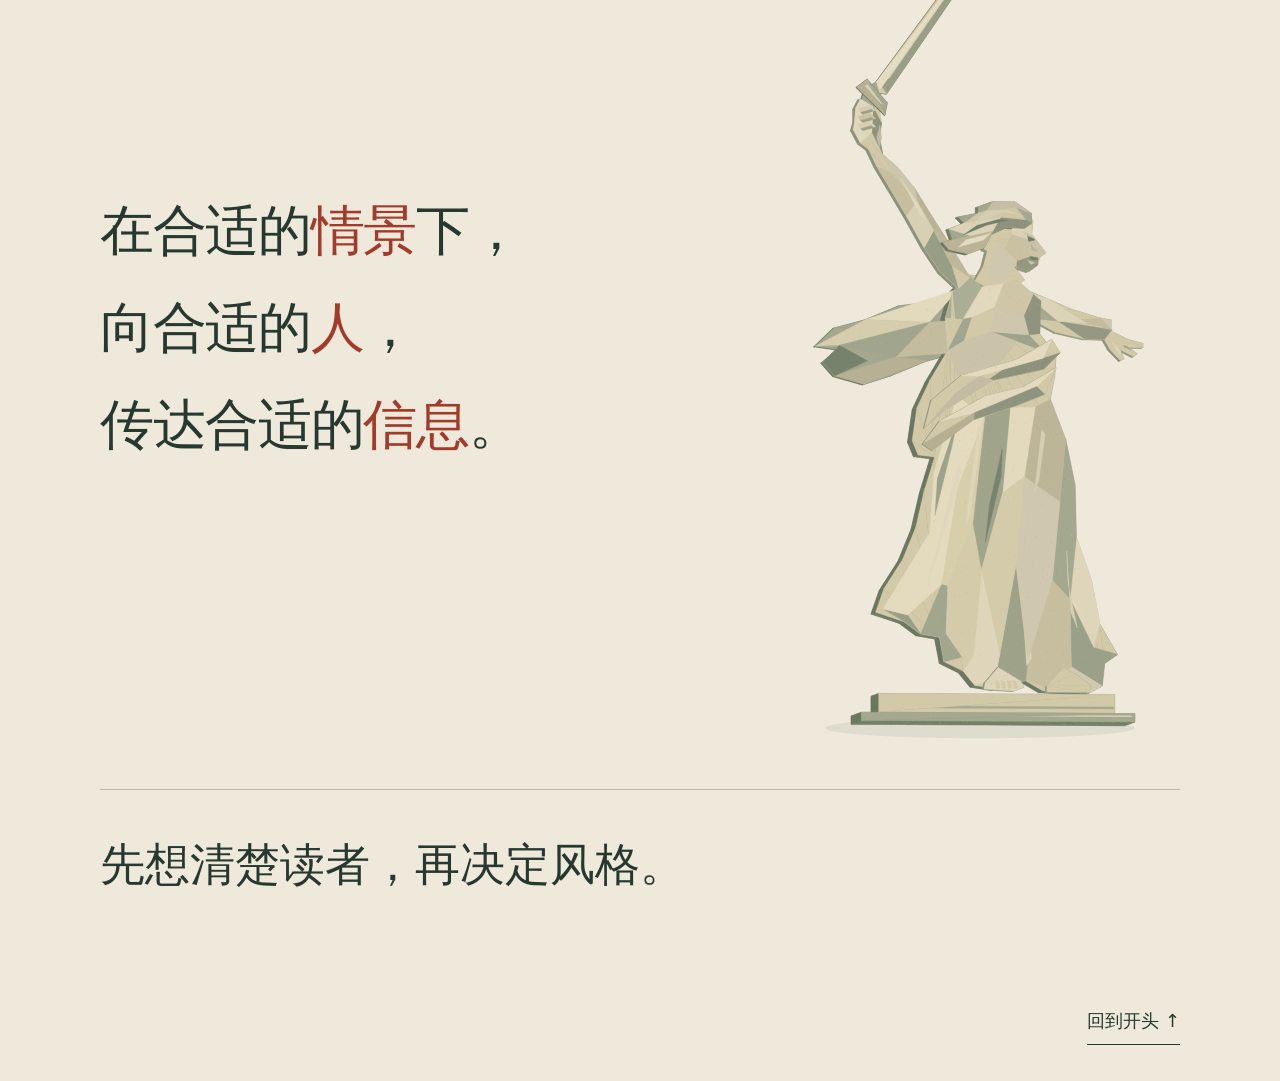
==== commit 45afb808: "Improve project introduction and public presentation" ====
--- a/index.html
+++ b/index.html
@@ -4,9 +4,9 @@
   <meta charset="utf-8">
   <meta name="viewport" content="width=device-width, initial-scale=1">
   <meta name="theme-color" content="#eee9db">
-  <meta name="description" content="面向北大与清华学生科幻协会的个人分享：AI的投入、两种网页风格，以及如何在合适的情景下，向合适的人传达合适的信息。">
+  <meta name="description" content="关于AI工具、网页风格与审美判断的一次实践分享：在合适的情景下，向合适的人传达合适的信息。">
   <meta name="referrer" content="no-referrer">
-  <meta http-equiv="Content-Security-Policy" content="default-src 'self'; script-src 'self'; style-src 'self'; img-src 'self' data:; frame-src https://zeroplus657.github.io https://biaojvsearch.com; object-src 'none'; base-uri 'self'">
+  <meta http-equiv="Content-Security-Policy" content="default-src 'self'; script-src 'self'; style-src 'self'; img-src 'self' data:; frame-src 'self' https://zeroplus657.github.io https://biaojvsearch.com; object-src 'none'; base-uri 'self'">
   <title>AI时代的审美与网页设计</title>
   <link rel="icon" href="./assets/codex-robot.png" type="image/png">
   <link rel="stylesheet" href="./style.css?v=4">
@@ -62,8 +62,8 @@
         <div class="case-heading"><h3 id="blue-title">P3R：<span class="phrase">给出游一点兴奋感。</span></h3></div>
         <ul class="style-notes" aria-label="出游网页的设计要素"><li>动态摇晃</li><li>阴影格点</li><li>高对比蓝</li></ul>
         <div class="browser-frame" data-preview="outing">
-          <div class="browser-toolbar"><span class="browser-label"><i aria-hidden="true"></i>10.10 · 北京一日出行</span><div class="browser-actions"><button type="button" class="interact-button" aria-pressed="false" aria-controls="outing-frame">操作网页</button><a href="https://zeroplus657.github.io/beijing-outing-2026/" target="_blank" rel="noopener noreferrer">打开原站 <span aria-hidden="true">↗</span></a></div></div>
-          <div class="frame-viewport" inert><iframe id="outing-frame" title="案例一：P3R风格的北京一日出行网页" src="https://zeroplus657.github.io/beijing-outing-2026/" loading="lazy" tabindex="-1" referrerpolicy="no-referrer" sandbox="allow-scripts allow-same-origin allow-forms allow-popups allow-popups-to-escape-sandbox allow-top-navigation-by-user-activation"></iframe></div>
+          <div class="browser-toolbar"><span class="browser-label"><i aria-hidden="true"></i>周末 · 出去走走</span><div class="browser-actions"><button type="button" class="interact-button" aria-pressed="false" aria-controls="outing-frame">操作网页</button><a href="./examples/day-out/" target="_blank" rel="noopener noreferrer">打开案例 <span aria-hidden="true">↗</span></a></div></div>
+          <div class="frame-viewport" inert><iframe id="outing-frame" title="案例一：P3R风格的周末出游网页" src="./examples/day-out/" loading="lazy" tabindex="-1" referrerpolicy="no-referrer" sandbox="allow-scripts allow-same-origin allow-forms allow-popups allow-popups-to-escape-sandbox allow-top-navigation-by-user-activation"></iframe></div>
           <p class="frame-hint sr-only" aria-live="polite">实时内嵌 · 点“操作网页”后可在框内滚动。</p>
         </div>
       </article>
